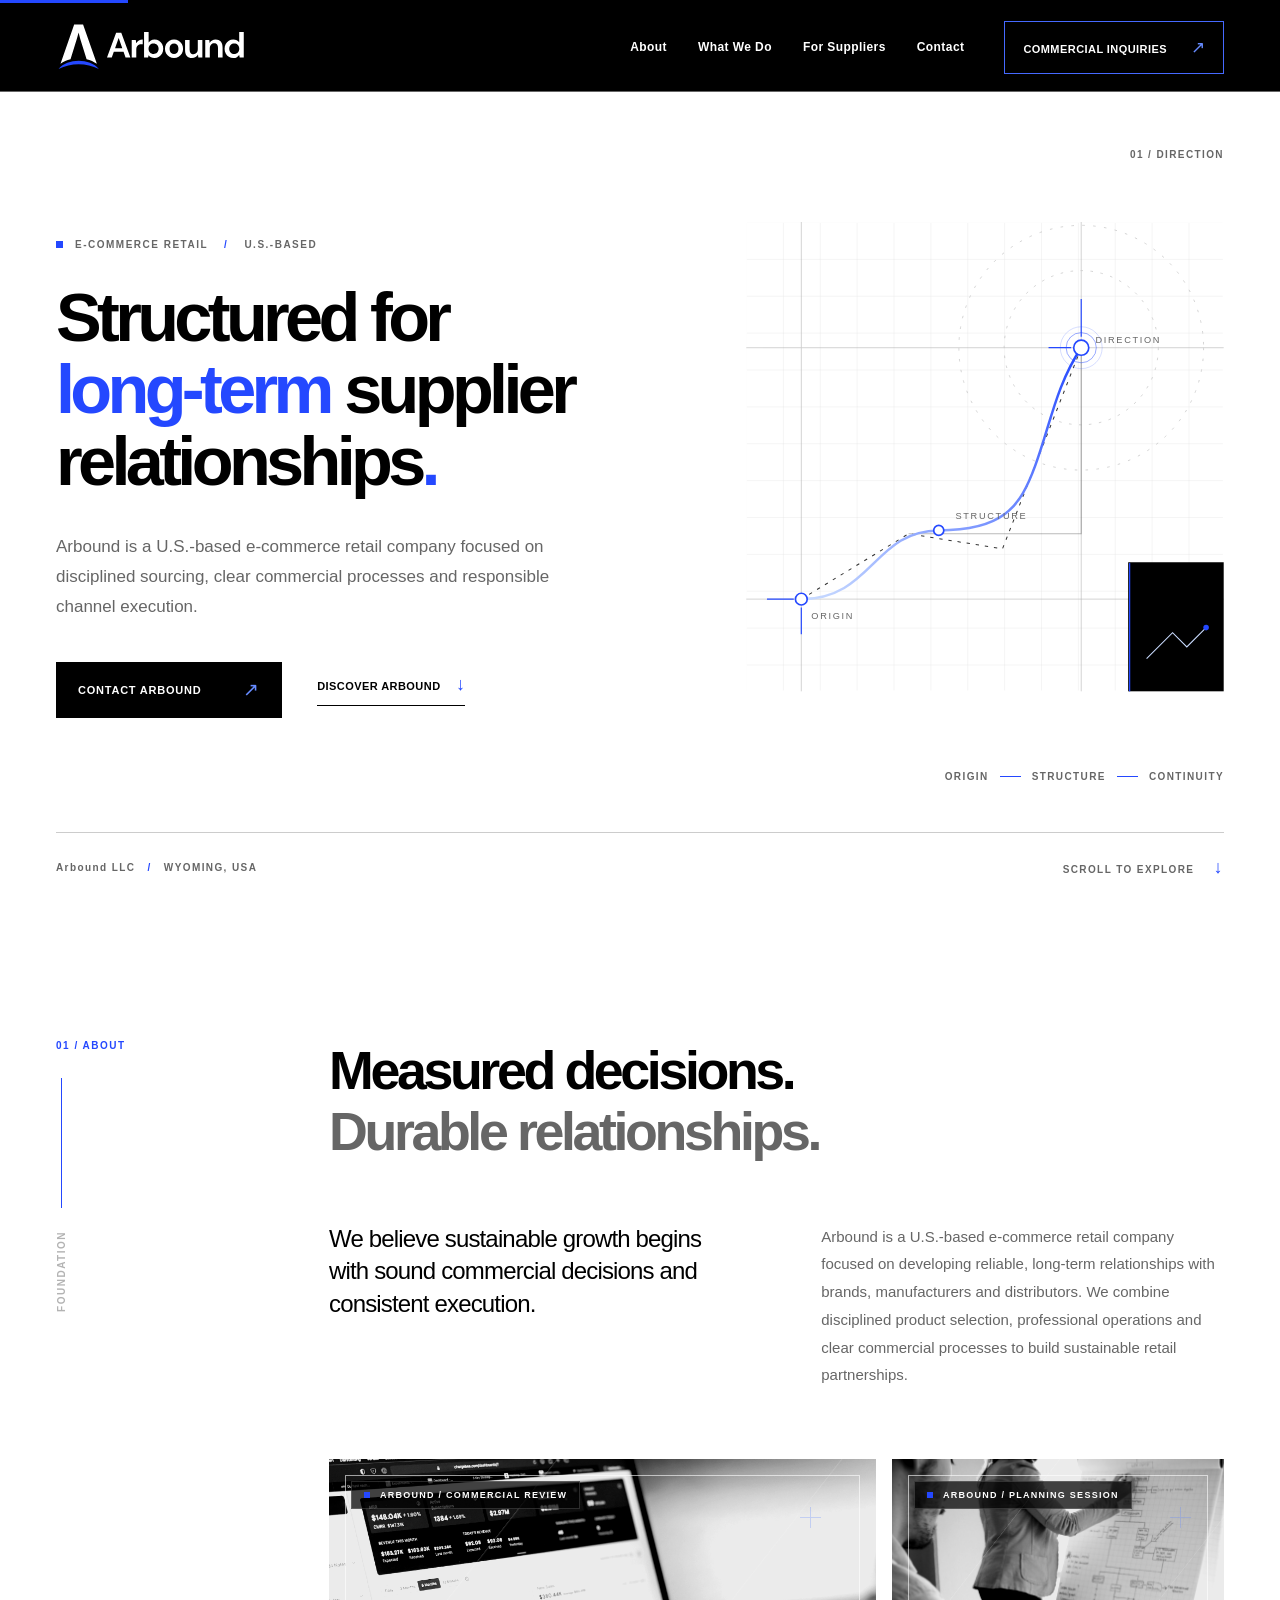
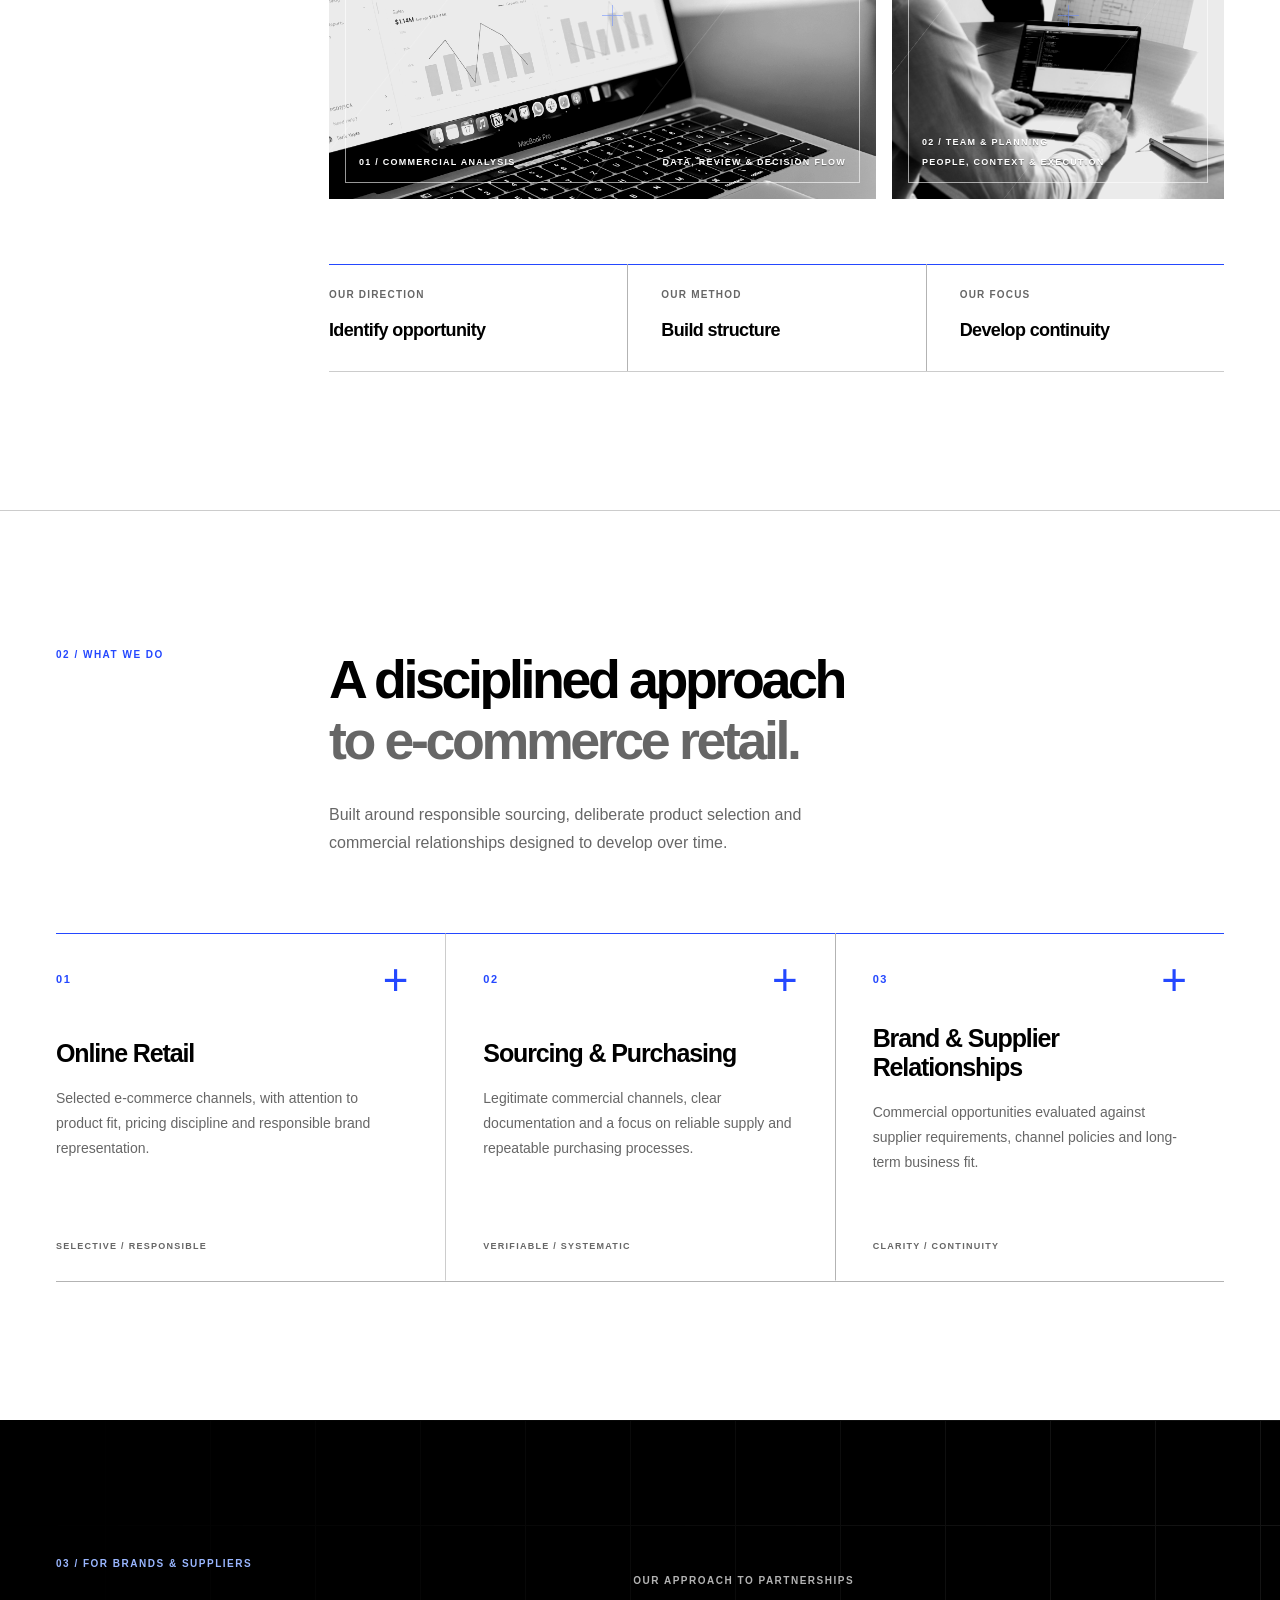
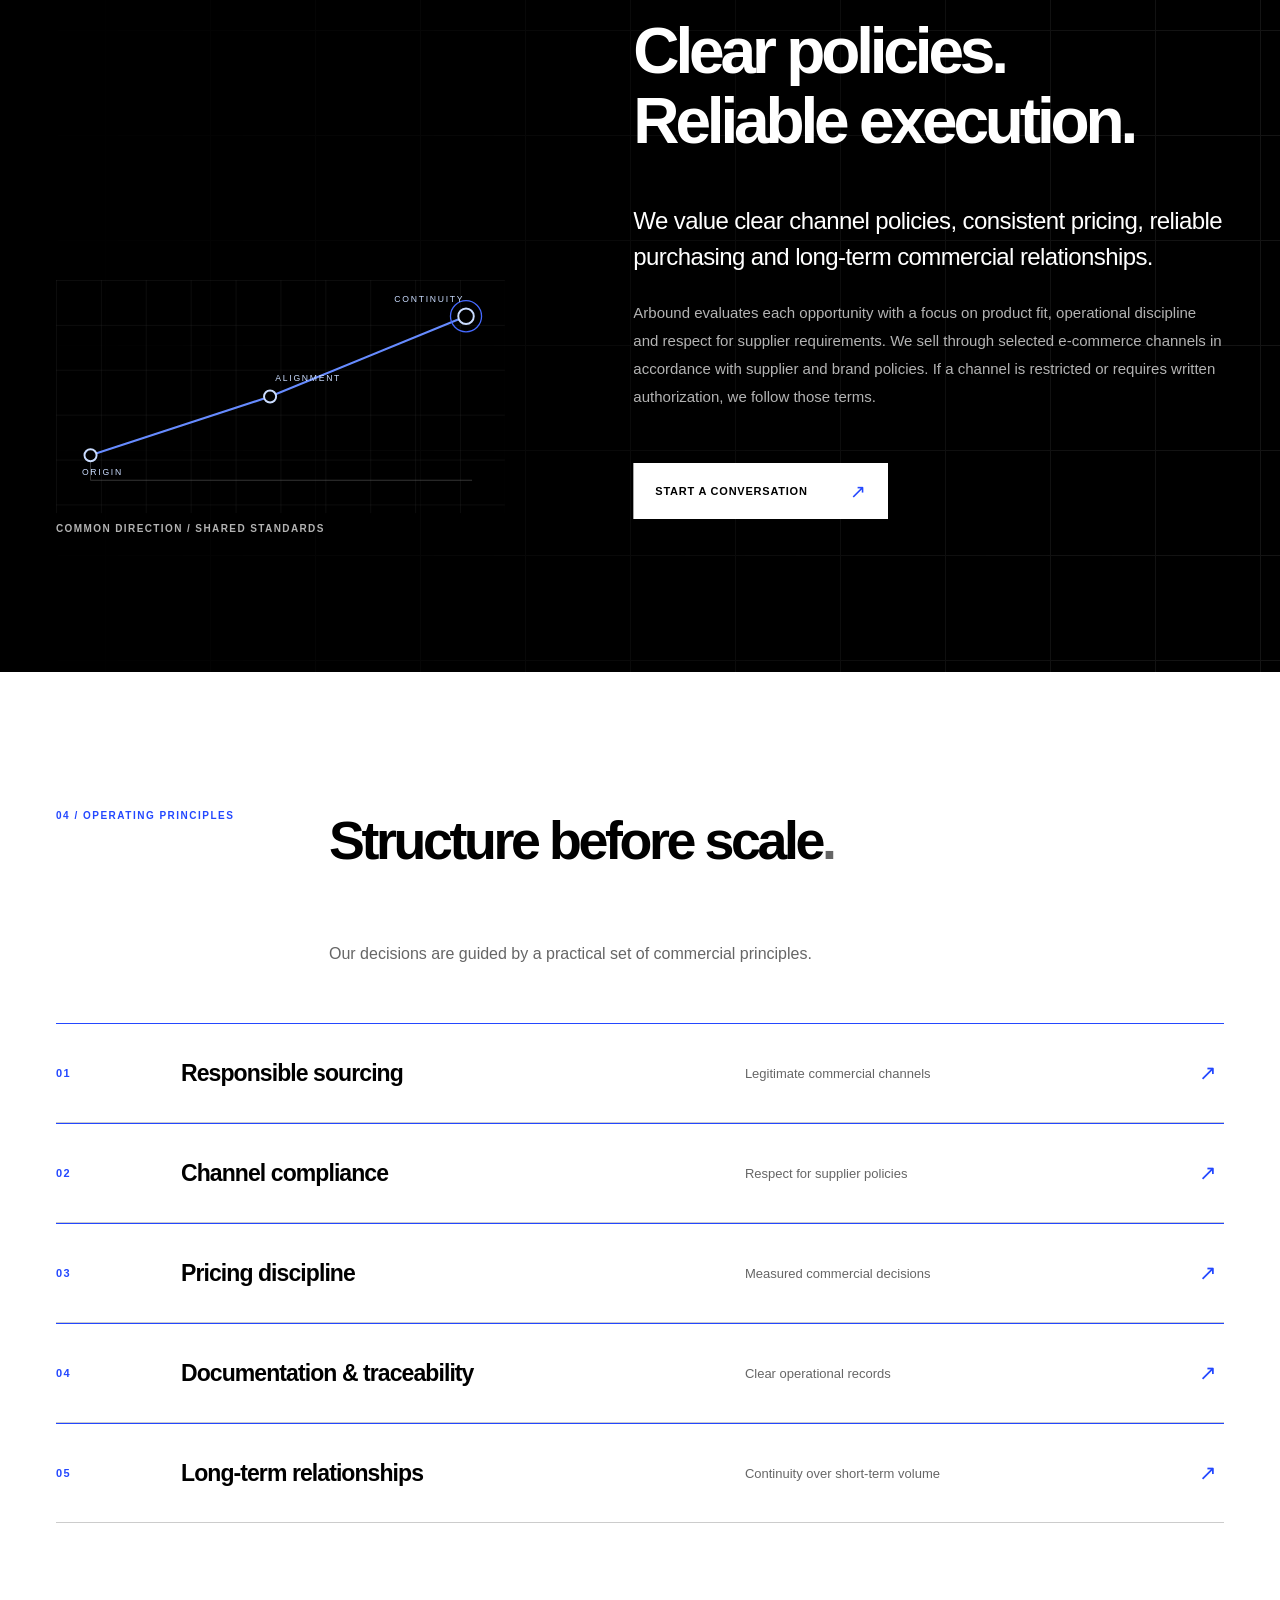
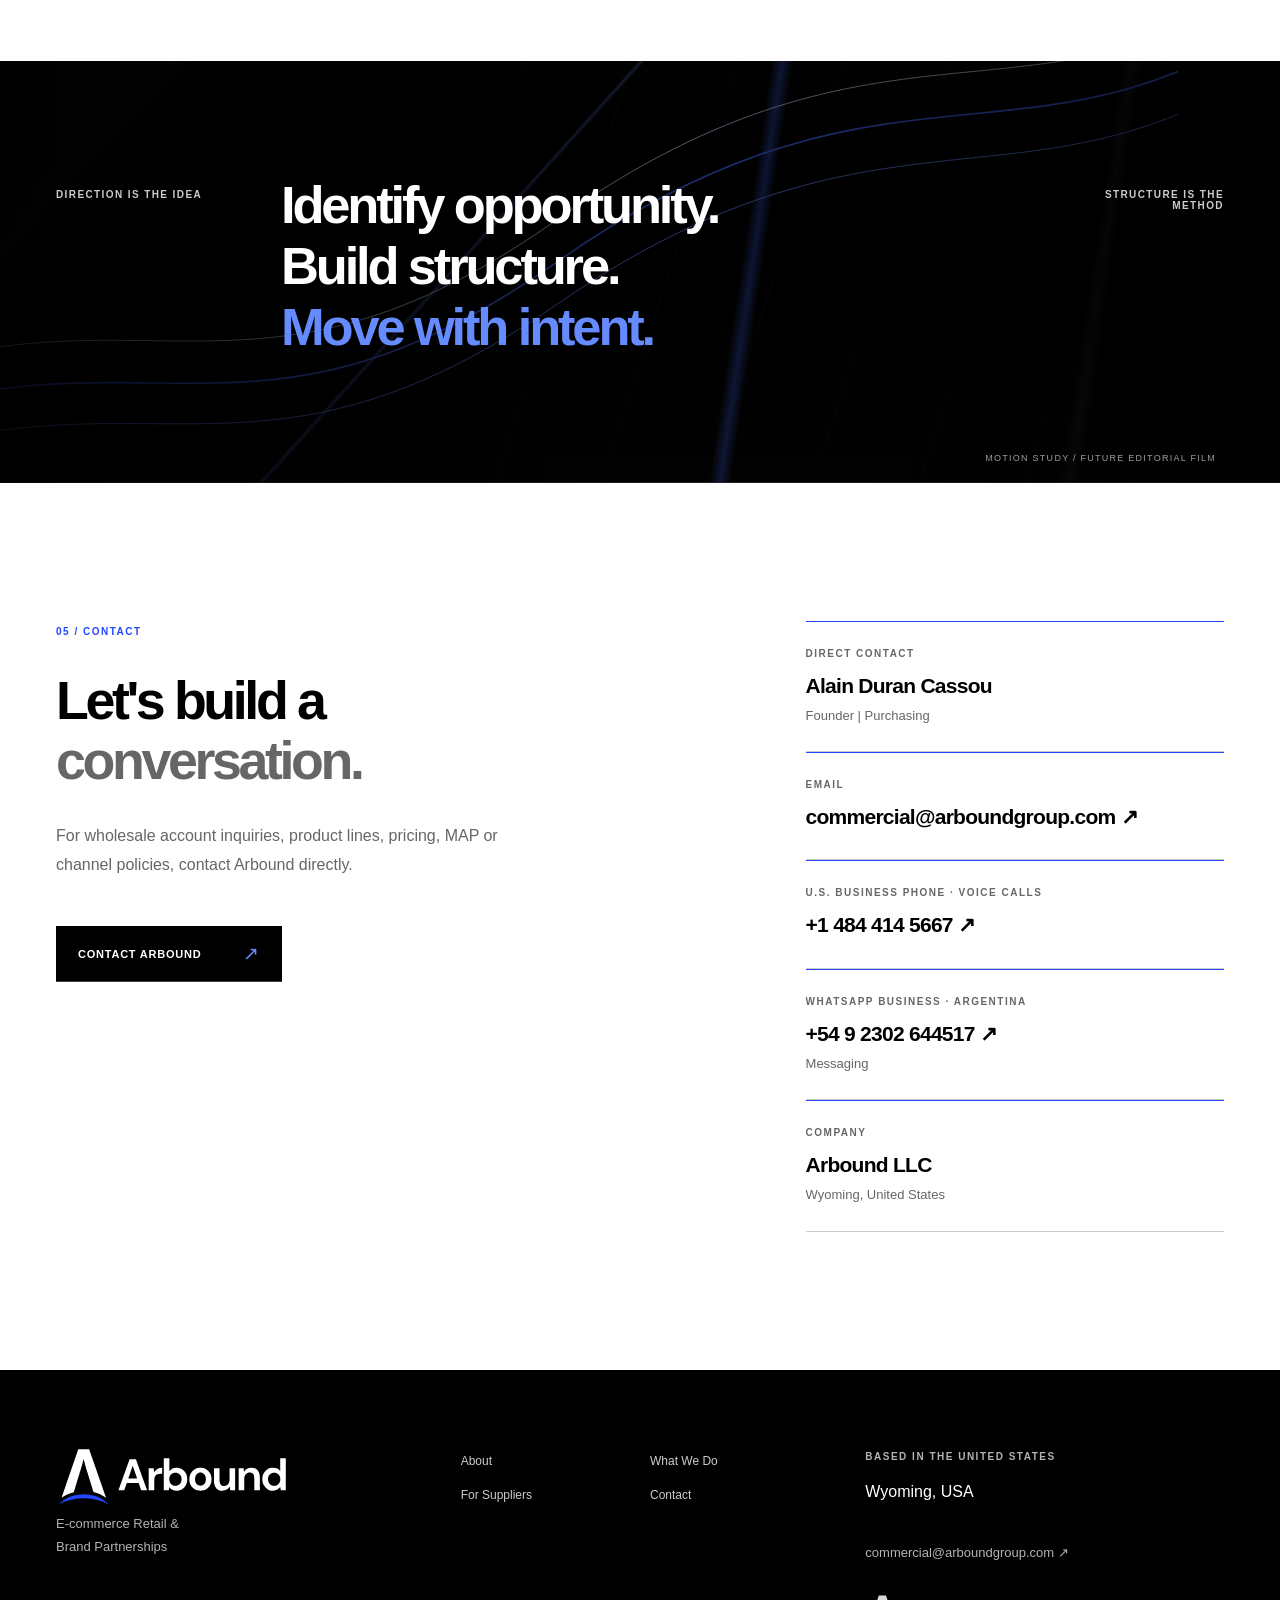
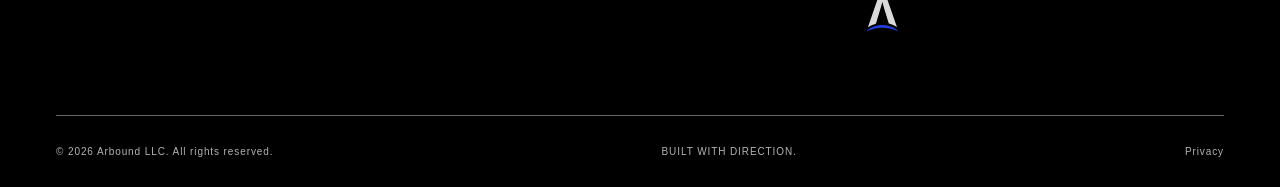
==== index.html @ af42331b "Fix iOS Safari viewport coverage" ====
<!DOCTYPE html>
<html lang="en">
<head>
<meta charset="utf-8"/>
<meta content="width=device-width, initial-scale=1, viewport-fit=cover" name="viewport"/>
<meta content="#000000" name="theme-color"/>
<meta content="Arbound LLC is a U.S.-based e-commerce retail company focused on responsible sourcing and long-term relationships with brands, manufacturers and distributors." name="description"/>
<meta content="website" property="og:type"/>
<meta content="Arbound — Structured for long-term supplier relationships" property="og:title"/>
<meta content="E-commerce retail and brand partnerships. Disciplined sourcing, commercial operations and supplier relationships." property="og:description"/>
<meta content="https://arboundgroup.com/" property="og:url"/>
<meta content="https://arboundgroup.com/assets/og-image.png" property="og:image"/>
<meta content="summary_large_image" name="twitter:card"/>
<link href="https://arboundgroup.com/" rel="canonical"/>
<link href="assets/favicon.svg" rel="icon" type="image/svg+xml"/>
<link href="styles.css" rel="stylesheet"/>
<title>Arbound — E-commerce Retail &amp; Brand Partnerships</title>
</head>
<body>
<a class="skip-link" href="#main">Skip to content</a>
<div aria-hidden="true" class="topline"><span></span></div>
<header class="site-header" data-header="black" id="top">
<div class="shell header-inner">

<a aria-label="Arbound, back to top" class="wordmark" href="#top"><img alt="Arbound" height="50" src="assets/logo-horizontal-light-blue.svg" width="192"/></a>
<button aria-controls="primary-nav" aria-expanded="false" aria-label="Open navigation" class="nav-toggle" type="button">
<span></span><span></span>
</button>
<nav aria-label="Main navigation" class="primary-nav" id="primary-nav">
<a href="#about">About</a>
<a href="#expertise">What We Do</a>
<a href="#suppliers">For Suppliers</a>
<a href="#contact">Contact</a>
</nav>
<a class="header-cta" href="mailto:commercial@arboundgroup.com?subject=Supplier%20inquiry%20%E2%80%94%20Arbound%20LLC">Commercial inquiries <span aria-hidden="true">↗</span></a>
</div>
<!-- BEFORE LAUNCH: create and test commercial@arboundgroup.com as a Workspace alias. Optional Argentina WhatsApp channel awaits confirmed business number. --></header>
<main id="main">
<section aria-labelledby="hero-title" class="hero">
<div class="shell hero-shell">
<div class="hero-copy" data-reveal="rise">
<div class="eyebrow"><span aria-hidden="true" class="eyebrow-mark"></span> E-COMMERCE RETAIL <span class="eyebrow-slash">/</span> U.S.-BASED</div>
<h1 id="hero-title">Structured for<br/><em>long-term</em> supplier<br/>relationships<span class="period">.</span></h1>
<p class="hero-description">Arbound is a U.S.-based e-commerce retail company focused on disciplined sourcing, clear commercial processes and responsible channel execution.</p>
<div class="hero-actions">
<a class="button button-dark" href="mailto:commercial@arboundgroup.com?subject=Supplier%20inquiry%20%E2%80%94%20Arbound%20LLC">Contact Arbound <span aria-hidden="true">↗</span></a>
<a class="text-link" href="#about">Discover Arbound <span aria-hidden="true">↓</span></a>
</div>
</div>
<div aria-hidden="true" class="hero-visual" data-reveal="focus">
<div class="visual-coordinate visual-coordinate-top">01 / DIRECTION</div>
<svg aria-hidden="true" role="img" viewbox="0 0 570 560" xmlns="http://www.w3.org/2000/svg">
<defs>
<pattern height="44" id="grid" patternunits="userSpaceOnUse" width="44"><path d="M44 0H0V44" fill="none" stroke="#cccccc" stroke-width=".65"></path></pattern>
<lineargradient id="beam" x1="0%" x2="100%" y1="100%" y2="0%"><stop offset="0%" stop-color="#cadcff"></stop><stop offset="100%" stop-color="#2448ff"></stop></lineargradient>
</defs>
<rect fill="url(#grid)" height="558" opacity=".72" width="568" x="1" y="1"></rect>
<g fill="none" opacity=".68" stroke="#b3b3b3" stroke-width="1"><path d="M0 450H570M66 0V560M0 150H570M400 0V560"></path><circle cx="400" cy="150" r="92" stroke-dasharray="3 9"></circle><circle cx="400" cy="150" r="146" stroke-dasharray="3 10"></circle></g>
<g fill="none" opacity=".8" stroke="#000000" stroke-width="1.2"><path d="M66 450L194 372 306 390 400 150" stroke-dasharray="4 7"></path><path d="M194 372H400V150" opacity=".34"></path></g>
<path class="path-draw" d="M66 450C150 450 153 368 230 368S327 340 345 291 370 195 400 150" fill="none" stroke="url(#beam)" stroke-linecap="round" stroke-width="3"></path>
<g fill="#ffffff" stroke="#2448ff" stroke-width="2"><circle cx="66" cy="450" r="7"></circle><circle cx="230" cy="368" r="6"></circle><circle cx="400" cy="150" r="9"></circle></g>
<circle cx="400" cy="150" fill="none" opacity=".55" r="18" stroke="#2448ff"></circle><circle class="pulse" cx="400" cy="150" fill="none" opacity=".22" r="25" stroke="#2448ff"></circle>
<g fill="#666666" font-family="Arial, Helvetica, sans-serif" font-size="11" letter-spacing="2"><text x="78" y="474">ORIGIN</text><text x="417" y="144">DIRECTION</text><text x="250" y="354">STRUCTURE</text></g>
<g fill="none" stroke="#2448ff" stroke-width="1.4"><path d="M388 150h-27M400 137V92"></path><path d="M57 450H25M66 460v32"></path></g>
<rect fill="#000000" height="154" width="114" x="456" y="406"></rect>
<rect fill="#2448ff" height="153" width="1.5" x="457" y="407"></rect>
<path d="M478 521l31-31 17 17 23-23" fill="none" stroke="#cadcff" stroke-width="1.25"></path>
<circle cx="549" cy="484" fill="#2448ff" r="3.3"></circle>
</svg>
<div class="visual-coordinate visual-coordinate-bottom">ORIGIN <span></span> STRUCTURE <span></span> CONTINUITY</div>
</div>
</div>
<div class="shell hero-bottom"><span>Arbound LLC <span class="divide">/</span> WYOMING, USA</span><span class="scroll-indicator">SCROLL TO EXPLORE <span aria-hidden="true">↓</span></span></div>
</section>
<section aria-labelledby="about-title" class="section about-section" id="about">
<div class="shell section-grid">
<div class="section-rail"><span class="section-index">01 / ABOUT</span><div class="rail-line" data-line="vertical"></div><span class="rail-note">FOUNDATION</span></div>
<div class="section-body" data-reveal="from-left">
<h2 class="display-title" id="about-title">Measured decisions.<br/><span>Durable relationships.</span></h2>
<div class="about-grid">
<p class="lead-copy">We believe sustainable growth begins with sound commercial decisions and consistent execution.</p>
<p class="support-copy">Arbound is a U.S.-based e-commerce retail company focused on developing reliable, long-term relationships with brands, manufacturers and distributors. We combine disciplined product selection, professional operations and clear commercial processes to build sustainable retail partnerships.</p>
</div>

<div aria-label="Editorial imagery related to Arbound's commercial operations" class="photo-duo">
<figure class="photo-slot photo-slot-wide photo-slot-image" data-media-slot="operations-landscape" data-reveal="scale">
<img alt="Close-up of a laptop showing business analytics and reporting dashboards." class="slot-media" loading="lazy" src="assets/about-operations-bw.jpg"/>
<div aria-hidden="true" class="photo-slot-art"><span class="photo-cross photo-cross-a"></span><span class="photo-cross photo-cross-b"></span></div>
<span class="photo-slot-badge">Arbound / commercial review</span>
<figcaption><span>01 / COMMERCIAL ANALYSIS</span><span>DATA, REVIEW &amp; DECISION FLOW</span></figcaption>
</figure>
<figure class="photo-slot photo-slot-tall photo-slot-image" data-media-slot="material-detail" data-reveal="from-right">
<img alt="Team members working around a desk and presentation board in a planning session." class="slot-media" loading="lazy" src="assets/about-people-bw.jpg"/>
<div aria-hidden="true" class="photo-slot-art"><span class="photo-cross photo-cross-a"></span><span class="photo-cross photo-cross-b"></span></div>
<span class="photo-slot-badge">Arbound / planning session</span>
<figcaption><span>02 / TEAM &amp; PLANNING</span><span>PEOPLE, CONTEXT &amp; EXECUTION</span></figcaption>
</figure>
</div>
<div aria-label="Our approach" class="definition-strip" data-line="horizontal"><div><span>OUR DIRECTION</span><b>Identify opportunity</b></div><div data-line="vertical"><span>OUR METHOD</span><b>Build structure</b></div><div data-line="vertical"><span>OUR FOCUS</span><b>Develop continuity</b></div></div>
</div>
</div>
</section>
<section aria-labelledby="expertise-title" class="section expertise-section" id="expertise">
<div class="shell">
<div class="section-heading" data-reveal="from-right"><span class="section-index">02 / WHAT WE DO</span><div><h2 class="display-title" id="expertise-title">A disciplined approach<br/><span>to e-commerce retail.</span></h2><p>Built around responsible sourcing, deliberate product selection and commercial relationships designed to develop over time.</p></div></div>
<div class="expertise-grid" data-line="horizontal">
<article class="expertise-card" data-reveal="rise" style="--reveal-delay:0ms"><div class="card-top"><span>01</span><span aria-hidden="true" class="card-plus">+</span></div><div><h3>Online Retail</h3><p>Selected e-commerce channels, with attention to product fit, pricing discipline and responsible brand representation.</p></div><span class="card-foot">SELECTIVE / RESPONSIBLE</span></article>
<article class="expertise-card" data-line="vertical" data-reveal="from-left" style="--reveal-delay:115ms"><div class="card-top"><span>02</span><span aria-hidden="true" class="card-plus">+</span></div><div><h3>Sourcing &amp; Purchasing</h3><p>Legitimate commercial channels, clear documentation and a focus on reliable supply and repeatable purchasing processes.</p></div><span class="card-foot">VERIFIABLE / SYSTEMATIC</span></article>
<article class="expertise-card" data-line="vertical" data-reveal="focus" style="--reveal-delay:230ms"><div class="card-top"><span>03</span><span aria-hidden="true" class="card-plus">+</span></div><div><h3>Brand &amp; Supplier Relationships</h3><p>Commercial opportunities evaluated against supplier requirements, channel policies and long-term business fit.</p></div><span class="card-foot">CLARITY / CONTINUITY</span></article>
</div>
</div>
</section>
<section aria-labelledby="suppliers-title" class="section suppliers-section" id="suppliers">
<div aria-hidden="true" class="suppliers-grid-overlay"></div>
<div class="shell suppliers-layout">
<div class="suppliers-left" data-reveal="from-left"><span class="section-index section-index-light">03 / FOR BRANDS &amp; SUPPLIERS</span>
<div aria-label="Connected business relationships illustration" class="supplier-graphic">
<svg aria-label="Three points connected by a single continuous path" data-path-graphic="supplier" preserveaspectratio="xMidYMid meet" role="img" viewbox="0 0 520 270">
<defs><pattern height="52" id="supplierGrid" patternunits="userSpaceOnUse" width="52"><path d="M52 0H0V52" fill="none" stroke="#666666" stroke-width=".55"></path></pattern></defs>
<rect fill="url(#supplierGrid)" height="270" opacity=".5" width="520"></rect>
<path d="M40 203V232H482" fill="none" opacity=".6" stroke="#666666" stroke-width="1"></path>
<path class="supplier-guide" d="M40 203L248 135L475 42" fill="none" opacity=".5" stroke="#99b6ff" stroke-dasharray="3 8" stroke-width="1.25"></path>
<path class="supplier-path" d="M40 203L248 135L475 42" data-draw-path="" fill="none" stroke="#668bff" stroke-linecap="round" stroke-linejoin="round" stroke-width="2.4"></path>
<g fill="#000000" stroke="#cadcff" stroke-width="2.25"><circle cx="40" cy="203" r="7"></circle><circle cx="248" cy="135" r="7"></circle><circle cx="475" cy="42" r="9"></circle></g>
<circle class="supplier-ping" cx="475" cy="42" fill="none" r="18" stroke="#4569ff" stroke-width="1.5"></circle>
<g fill="#cadcff" font-family="Arial, Helvetica, sans-serif" font-size="10" letter-spacing="2"><text x="30" y="226">ORIGIN</text><text x="254" y="117">ALIGNMENT</text><text x="392" y="25">CONTINUITY</text></g>
</svg>
<span class="sg-caption">COMMON DIRECTION / SHARED STANDARDS</span>
</div>
</div>
<div class="suppliers-right" data-reveal="clip-up"><span class="small-label">OUR APPROACH TO PARTNERSHIPS</span><h2 id="suppliers-title">Clear policies.<br/>Reliable execution.</h2><p class="supplier-lead">We value clear channel policies, consistent pricing, reliable purchasing and long-term commercial relationships.</p><p>Arbound evaluates each opportunity with a focus on product fit, operational discipline and respect for supplier requirements. We sell through selected e-commerce channels in accordance with supplier and brand policies. If a channel is restricted or requires written authorization, we follow those terms.</p><a class="button button-light" href="mailto:commercial@arboundgroup.com?subject=Wholesale%20partnership%20%E2%80%94%20Arbound%20LLC">Start a conversation <span aria-hidden="true">↗</span></a></div>
</div>
</section>
<section aria-labelledby="principles-title" class="section principles-section">
<div class="shell"><div class="principles-heading" data-reveal="rise"><span class="section-index">04 / OPERATING PRINCIPLES</span><h2 class="display-title" id="principles-title">Structure before scale<span class="period">.</span></h2><p>Our decisions are guided by a practical set of commercial principles.</p></div>
<ol class="principles-list" data-line="horizontal">
<li data-line="horizontal" data-reveal="from-left" style="--reveal-delay:0ms"><span class="principle-number">01</span><span>Responsible sourcing</span><span class="principle-detail">Legitimate commercial channels</span><span aria-hidden="true" class="principle-mark">↗</span></li>
<li data-line="horizontal" data-reveal="rise" style="--reveal-delay:70ms"><span class="principle-number">02</span><span>Channel compliance</span><span class="principle-detail">Respect for supplier policies</span><span aria-hidden="true" class="principle-mark">↗</span></li>
<li data-line="horizontal" data-reveal="from-right" style="--reveal-delay:140ms"><span class="principle-number">03</span><span>Pricing discipline</span><span class="principle-detail">Measured commercial decisions</span><span aria-hidden="true" class="principle-mark">↗</span></li>
<li data-line="horizontal" data-reveal="rise" style="--reveal-delay:210ms"><span class="principle-number">04</span><span>Documentation &amp; traceability</span><span class="principle-detail">Clear operational records</span><span aria-hidden="true" class="principle-mark">↗</span></li>
<li data-line="horizontal" data-reveal="from-left" style="--reveal-delay:280ms"><span class="principle-number">05</span><span>Long-term relationships</span><span class="principle-detail">Continuity over short-term volume</span><span aria-hidden="true" class="principle-mark">↗</span></li>
</ol>
</div>
</section>
<section aria-label="Arbound brand principle" class="statement" data-reveal="focus" data-statement="motion">
<div aria-hidden="true" class="statement-media" data-media-slot="statement-motion">
<div class="statement-media-plane statement-media-plane-a"></div>
<div class="statement-media-plane statement-media-plane-b"></div>
<div class="statement-media-plane statement-media-plane-c"></div>
<svg class="statement-trails" focusable="false" preserveaspectratio="xMidYMid slice" viewbox="0 0 1400 520">
<path d="M-130 470C260 270 365 500 720 250S1230 175 1500 -20" fill="none" stroke="#4569ff" stroke-width="1.8"></path>
<path d="M-130 515C260 315 365 540 720 295S1230 220 1500 25" fill="none" stroke="#668bff" stroke-width="1"></path>
<path d="M-130 425C260 225 365 455 720 205S1230 130 1500 -65" fill="none" stroke="#cadcff" stroke-width="1"></path>
</svg>
<span class="statement-media-note">MOTION STUDY / FUTURE EDITORIAL FILM</span>
</div>
<div class="shell statement-inner"><span>DIRECTION IS THE IDEA</span><h2>Identify opportunity.<br/>Build structure.<br/><em>Move with intent.</em></h2><span>STRUCTURE IS THE METHOD</span></div></section>
<section aria-labelledby="contact-title" class="section contact-section" id="contact">
<div class="shell contact-layout"><div class="contact-heading" data-reveal="from-left"><span class="section-index">05 / CONTACT</span><h2 class="display-title" id="contact-title">Let's build a<br/><span>conversation.</span></h2><p>For wholesale account inquiries, product lines, pricing, MAP or channel policies, contact Arbound directly.</p><a class="button button-dark contact-button" href="mailto:commercial@arboundgroup.com?subject=Supplier%20inquiry%20%E2%80%94%20Arbound%20LLC">Contact Arbound <span aria-hidden="true">↗</span></a></div>
<div class="contact-details" data-line="horizontal" data-reveal="from-right"><div class="contact-detail" data-line="horizontal"><span>DIRECT CONTACT</span><strong>Alain Duran Cassou</strong><p>Founder | Purchasing</p></div><div class="contact-detail" data-line="horizontal"><span>EMAIL</span><a href="mailto:commercial@arboundgroup.com">commercial@arboundgroup.com ↗</a></div><div class="contact-detail" data-line="horizontal"><span>U.S. BUSINESS PHONE · VOICE CALLS</span><a href="tel:+14844145667">+1 484 414 5667 <span aria-hidden="true">↗</span></a></div><div class="contact-detail" data-line="horizontal"><span>WHATSAPP BUSINESS · ARGENTINA</span><a href="https://wa.me/5492302644517" target="_blank" rel="noopener noreferrer" aria-label="Message Arbound on WhatsApp Business at +54 9 2302 644517">+54 9 2302 644517 <span aria-hidden="true">↗</span></a><p>Messaging</p></div><div class="contact-detail" data-line="horizontal"><span>COMPANY</span><strong>Arbound LLC</strong><p>Wyoming, United States</p></div></div>
</div>
</section>
</main>
<footer class="site-footer"><div class="shell footer-main"><div><a aria-label="Arbound, back to top" class="footer-wordmark" href="#top"><img alt="Arbound" height="66" src="assets/logo-horizontal-light-blue.svg" width="250"/></a><p>E-commerce Retail &amp;<br/>Brand Partnerships</p></div><div class="footer-menu"><a href="#about">About</a><a href="#expertise">What We Do</a><a href="#suppliers">For Suppliers</a><a href="#contact">Contact</a></div><div class="footer-location"><span>BASED IN THE UNITED STATES</span><p>Wyoming, USA</p><a href="mailto:commercial@arboundgroup.com">commercial@arboundgroup.com ↗</a><img alt="" class="footer-monogram" height="44" loading="lazy" src="assets/monogram-light-blue.svg" width="40"/></div></div><div class="shell footer-bottom"><span>© <span id="year">2026</span> Arbound LLC. All rights reserved.</span><span>BUILT WITH DIRECTION.</span><a href="privacy.html">Privacy</a></div></footer>
<script defer="" src="script.js"></script>
</body>
</html>
---- styles.css ----
/* Arbound / WEB 02 — brandbook palette, exact solid swatches.
   The font family references the licensed face only if installed locally.
   No third-party font files or external trackers are bundled. */
:root{
  --black:#000000; --white:#ffffff;
  --gray-1:#666666; --gray-2:#b3b3b3; --gray-3:#cccccc;
  --blue-1:#2448ff; --blue-2:#4569ff; --blue-3:#668bff;
  --blue-4:#99b6ff; --blue-5:#cadcff;
  --paper:var(--white); --surface:var(--white);
  --ink:var(--black); --muted:var(--gray-1); --line:var(--gray-3);
  --shell:1400px;
  --font:Arial,Helvetica,-apple-system,BlinkMacSystemFont,"Segoe UI",sans-serif;
}
*,*::before,*::after{box-sizing:border-box}
html{scroll-behavior:smooth;scroll-padding-top:100px}
body{margin:0;background:var(--white);color:var(--black);font-family:var(--font);font-weight:400;-webkit-font-smoothing:antialiased;overflow-x:hidden}
body,button{font-synthesis:weight}
img,svg{display:block;max-width:100%}
a{color:inherit;text-decoration:none}
button{font:inherit}
::selection{background:var(--blue-5);color:var(--black)}
.shell{width:calc(100% - 112px);max-width:var(--shell);margin-inline:auto}
.skip-link{position:fixed;z-index:300;top:-100px;left:20px;background:var(--white);color:var(--black);padding:12px 18px;border:2px solid var(--blue-1)}
.skip-link:focus{top:12px}
:focus-visible{outline:2px solid var(--blue-2);outline-offset:5px}

/* MENU — official white + brand blue horizontal mark on solid black. */
.topline{height:3px;background:var(--black)}
.topline span{display:block;height:100%;width:10%;background:var(--blue-1)}
.site-header{position:sticky;top:0;z-index:100;background:var(--black);color:var(--white);border-bottom:1px solid var(--gray-1)}
.header-inner{height:88px;display:flex;align-items:center;gap:40px}
.wordmark,.footer-wordmark{display:inline-flex;flex:none;align-items:center;min-width:0}
.wordmark img{width:192px;height:auto}
.primary-nav{display:flex;gap:31px;align-items:center;margin-left:auto}
.primary-nav a{font-size:12px;font-weight:700;letter-spacing:.035em;white-space:nowrap;transition:color .25s ease}
.primary-nav a:hover,.primary-nav a:focus-visible{color:var(--blue-4)}
.header-cta{font-size:11px;font-weight:750;letter-spacing:.04em;text-transform:uppercase;border:1px solid var(--blue-2);padding:15px 18px;white-space:nowrap;transition:background .25s ease,color .25s ease;margin-left:0}
.header-cta:hover,.header-cta:focus-visible{background:var(--blue-1);border-color:var(--blue-1);color:var(--white)}
.header-cta span{color:var(--blue-3);margin-left:20px;font-size:17px;font-weight:400}
.header-cta:hover span{color:var(--white)}
.nav-toggle{display:none}

/* HERO */
.hero{background:var(--white);overflow:hidden}
.hero-shell{display:grid;grid-template-columns:1.15fr .85fr;align-items:center;gap:44px;min-height:740px}
.hero-copy{position:relative;padding-block:104px 72px;z-index:1}
.eyebrow,.small-label,.section-index,.rail-note,.card-foot,.contact-detail>span,.footer-location>span{font-size:10px;font-weight:800;letter-spacing:.15em}
.eyebrow{display:flex;align-items:center;gap:12px;color:var(--gray-1)}
.eyebrow-mark{display:block;flex:none;background:var(--blue-1);width:7px;height:7px}
.eyebrow-slash{color:var(--blue-1);margin-inline:4px}
h1,h2,h3,p{margin-top:0}
.hero h1{font-size:clamp(50px,5.35vw,84px);line-height:1.055;letter-spacing:-.068em;font-weight:780;margin:32px 0 34px;white-space:nowrap}
.hero h1 em,.statement h2 em{font-style:normal;color:var(--blue-1)}
.period{color:var(--blue-1)}
.hero-description{font-size:17px;line-height:1.75;max-width:520px;color:var(--gray-1);margin:0}
.hero-actions{display:flex;align-items:center;gap:35px;margin-top:40px}
.button{min-height:56px;padding:0 22px;display:inline-flex;gap:42px;align-items:center;justify-content:space-between;font-size:11px;font-weight:760;letter-spacing:.07em;text-transform:uppercase;white-space:nowrap;transition:transform .25s ease,background .25s ease,color .25s ease}
.button:hover{transform:translateY(-3px)}
.button span{font-size:19px;line-height:1;font-weight:400;color:var(--blue-3)}
.button-dark{background:var(--black);color:var(--white)}
.button-dark:hover{background:var(--blue-1)}
.button-dark:hover span{color:var(--white)}
.button-light{background:var(--white);color:var(--black);margin-top:29px}
.button-light:hover{background:var(--blue-5)}
.button-light span{color:var(--blue-1)}
.text-link{font-size:11px;font-weight:800;text-transform:uppercase;letter-spacing:.04em;border-bottom:1px solid var(--black);padding-bottom:10px;white-space:nowrap}
.text-link span{color:var(--blue-1);font-size:18px;margin-left:12px}
.hero-visual{position:relative;align-self:stretch;display:flex;align-items:center;justify-content:center;min-width:0;padding:32px 0 42px}
.hero-visual>svg{width:min(100%,590px);max-height:625px}
.visual-coordinate{position:absolute;font-size:10px;font-weight:740;letter-spacing:.14em;color:var(--gray-1)}
.visual-coordinate-top{top:57px;right:0}
.visual-coordinate-bottom{bottom:50px;right:0;display:flex;gap:11px;align-items:center}
.visual-coordinate-bottom span{width:21px;height:1px;background:var(--blue-1)}
.hero-bottom{min-height:70px;display:flex;align-items:center;justify-content:space-between;border-top:1px solid var(--gray-3);font-size:10px;font-weight:790;letter-spacing:.14em;color:var(--gray-1)}
.hero-bottom .divide{color:var(--blue-1);margin:0 8px}
.scroll-indicator span{color:var(--blue-1);font-size:18px;margin-left:15px}
.path-draw{stroke-dasharray:650;stroke-dashoffset:0}
.js-motion .path-draw{stroke-dashoffset:650;animation:hero-route 2.4s .35s cubic-bezier(.2,.75,.2,1) forwards}
.pulse{transform-origin:400px 150px;animation:node-pulse 3.8s ease-in-out infinite}

/* STRUCTURE AND ANIMATED RULES */
.section{padding:138px 0}
.section-grid,.section-heading,.principles-heading{display:grid;grid-template-columns:208px 1fr;gap:65px}
.section-rail{display:flex;flex-direction:column;align-items:flex-start}
.section-index{color:var(--blue-1);white-space:nowrap}
.rail-line{width:1px;height:130px;background:var(--gray-3);margin:27px 0 23px 5px;position:relative}
.rail-line::after{content:"";position:absolute;inset:0;background:var(--blue-1);transform-origin:bottom center;transform:scaleY(1)}
.js-motion .rail-line::after{transform:scaleY(0);transition:transform 1.3s cubic-bezier(.15,.8,.2,1)}
.js-motion .rail-line.is-visible::after{transform:scaleY(1)}
.rail-note{writing-mode:vertical-rl;transform:rotate(180deg);color:var(--gray-2)}
.display-title{font-size:clamp(38px,4.2vw,66px);line-height:1.13;letter-spacing:-.063em;font-weight:770;margin:0}
.display-title span{color:var(--gray-1)}
[data-line="horizontal"]{position:relative}
[data-line="horizontal"]::before{content:"";position:absolute;left:0;right:0;top:0;height:1px;background:var(--blue-1);transform:scaleX(1);transform-origin:left center;pointer-events:none}
.js-motion [data-line="horizontal"]::before{transform:scaleX(0);transition:transform 1.25s cubic-bezier(.15,.8,.2,1)}
.js-motion [data-line="horizontal"].is-visible::before{transform:scaleX(1)}

/* ABOUT + photography */
.about-grid{display:grid;grid-template-columns:1fr 1fr;gap:10%;margin-top:61px}
.lead-copy{font-size:24px;line-height:1.36;letter-spacing:-.035em;max-width:420px;margin:0}
.support-copy{font-size:15px;line-height:1.85;color:var(--gray-1);max-width:460px;margin:0}
.photo-duo{display:grid;grid-template-columns:1.4fr .85fr;gap:16px;height:340px;margin-top:70px}
.photo-slot{position:relative;overflow:hidden;margin:0;background:var(--gray-3);min-height:0;isolation:isolate}
.photo-slot-tall{background:var(--gray-2)}
.photo-slot-image .slot-media{position:absolute;inset:0;width:100%;height:100%;object-fit:cover;filter:grayscale(1) contrast(1.08) brightness(.92);transform:scale(1.02)}
.photo-slot-wide .slot-media{object-position:center center}
.photo-slot-tall .slot-media{object-position:45% 18%}
.photo-slot-image::before{content:"";position:absolute;inset:0;background:linear-gradient(180deg,rgba(0,0,0,.08),rgba(0,0,0,.38));z-index:0}
.photo-slot-badge{position:absolute;top:22px;left:22px;z-index:2;display:inline-flex;align-items:center;gap:10px;min-height:28px;padding:0 12px;background:rgba(0,0,0,.72);border:1px solid rgba(255,255,255,.16);font-size:9px;font-weight:750;letter-spacing:.14em;text-transform:uppercase;color:var(--white)}
.photo-slot-badge::before{content:"";width:6px;height:6px;background:var(--blue-1);display:block;flex:none}
.photo-slot-art{position:absolute;inset:0;background:linear-gradient(128deg,transparent 28%,rgba(255,255,255,.2) 28.06%,transparent 28.3%,transparent 63%,rgba(255,255,255,.16) 63.1%,transparent 63.3%);opacity:.82;z-index:1}
.photo-slot::after{content:"";position:absolute;inset:16px;border:1px solid rgba(255,255,255,.6);pointer-events:none}
.photo-slot figcaption{position:absolute;left:30px;right:30px;bottom:30px;display:flex;justify-content:space-between;align-items:end;gap:14px;font-size:9px;line-height:1.4;font-weight:800;letter-spacing:.14em;color:var(--white);z-index:2;text-shadow:0 1px 1px rgba(0,0,0,.4)}
.photo-slot-tall figcaption{display:block}
.photo-slot-tall figcaption span{display:block;margin-top:8px}
.photo-cross{width:21px;height:21px;display:block;position:absolute}
.photo-cross::before,.photo-cross::after{content:"";position:absolute;background:rgba(102,139,255,.92)}
.photo-cross::before{width:21px;height:1px;left:0;top:10px}
.photo-cross::after{width:1px;height:21px;top:0;left:10px}
.photo-cross-a{left:50%;top:43%;opacity:.7}
.photo-cross-b{right:10%;top:14%;opacity:.4}
.definition-strip{display:grid;grid-template-columns:repeat(3,minmax(0,1fr));margin-top:65px;border-bottom:1px solid var(--gray-3)}
.definition-strip>div{padding:25px 10px 30px 0}
.definition-strip>div+div{border-left:1px solid var(--gray-3);padding-left:34px}
.definition-strip span{display:block;font-size:10px;letter-spacing:.12em;font-weight:750;color:var(--gray-1);margin-bottom:20px}
.definition-strip b{font-size:18px;font-weight:750;letter-spacing:-.035em}

/* WHAT WE DO */
.expertise-section{background:var(--surface);border-top:1px solid var(--gray-3)}
.section-heading{align-items:start;margin-bottom:76px}
.section-heading p{font-size:16px;line-height:1.75;color:var(--gray-1);max-width:500px;margin:30px 0 0}
.expertise-grid{display:grid;grid-template-columns:repeat(3,minmax(0,1fr));border-bottom:1px solid var(--gray-2)}
.expertise-card{padding:27px 37px 30px 0;display:flex;flex-direction:column;justify-content:space-between;min-height:348px}
.expertise-card+.expertise-card{border-left:1px solid var(--gray-2);padding-left:38px}
.card-top{display:flex;justify-content:space-between;align-items:center;color:var(--blue-1)}
.card-top>span:first-child{font-size:11px;letter-spacing:.14em;font-weight:800}
.card-plus{font-size:44px;font-weight:200;line-height:.9;color:var(--blue-1)}
.expertise-card h3{font-size:25px;line-height:1.16;letter-spacing:-.045em;max-width:310px;margin:0 0 18px}
.expertise-card p{font-size:14px;line-height:1.8;color:var(--gray-1);max-width:340px;margin:0}
.card-foot{font-size:9px;letter-spacing:.14em;color:var(--gray-1);margin-top:40px}

/* SUPPLIERS — exact geometric alignment is guaranteed by one SVG coordinate system. */
.suppliers-section{position:relative;overflow:hidden;color:var(--white);background:var(--black)}
.suppliers-grid-overlay{position:absolute;inset:0;pointer-events:none;opacity:.20;background-image:linear-gradient(to right,var(--gray-1) 1px,transparent 1px),linear-gradient(to bottom,var(--gray-1) 1px,transparent 1px);background-size:105px 105px;mask-image:linear-gradient(to right,transparent,#000)}
.suppliers-layout{position:relative;display:grid;grid-template-columns:.76fr 1fr;gap:11%;min-height:470px}
.section-index-light{color:var(--blue-4)}
.suppliers-left{display:flex;flex-direction:column;justify-content:space-between}
.supplier-graphic{position:relative;width:100%;max-width:520px;align-self:end;margin-top:70px}
.supplier-graphic svg{width:100%;overflow:visible}
.sg-caption{display:block;margin-top:10px;color:var(--gray-2);font-size:10px;letter-spacing:.14em;font-weight:750}
.supplier-path{transition:stroke-dashoffset 1.75s cubic-bezier(.18,.8,.2,1)}
.supplier-ping{transform-origin:475px 42px;animation:node-pulse 4s ease-in-out infinite}
.suppliers-right{padding:12px 0 15px}
.small-label{color:var(--gray-2)}
.suppliers-right h2{font-size:clamp(48px,5vw,77px);letter-spacing:-.065em;line-height:1.1;font-weight:750;margin:28px 0 47px}
.suppliers-right>p{font-size:15px;line-height:1.85;color:var(--gray-2);max-width:650px;margin:0 0 24px}
.suppliers-right>.supplier-lead{font-size:24px;line-height:1.5;color:var(--white);letter-spacing:-.025em}

/* PRINCIPLES */
.principles-heading{align-items:start}
.principles-heading>p{grid-column:2;max-width:520px;font-size:16px;line-height:1.75;color:var(--gray-1);margin:4px 0 55px}
.principles-list{list-style:none;margin:0;padding:0}
.principles-list li{display:grid;grid-template-columns:110px 1fr .8fr 25px;gap:15px;align-items:center;min-height:100px;border-bottom:1px solid var(--gray-3);font-size:23px;font-weight:700;letter-spacing:-.04em}
.principle-number{color:var(--blue-1);font-size:11px;letter-spacing:.12em;font-weight:810}
.principle-detail{font-size:13px;letter-spacing:0;font-weight:400;color:var(--gray-1)}
.principle-mark{color:var(--blue-1);font-size:21px;font-weight:400}

/* MOVING EDITORIAL BAND: three slow layers + drifting trajectories.
   Empty media slot reserved for eventual real footage / photography. */
.statement{position:relative;isolation:isolate;overflow:hidden;background:var(--black);color:var(--white);padding:114px 0 125px}
.statement-media{position:absolute;inset:0;z-index:-1;overflow:hidden;pointer-events:none;background:linear-gradient(180deg,rgba(255,255,255,.015),rgba(255,255,255,0) 26%,rgba(255,255,255,.018) 100%)}
.statement-media::before{content:"";position:absolute;top:-14%;left:-42%;width:38%;height:130%;background:linear-gradient(90deg,rgba(36,72,255,0),rgba(102,139,255,.18) 20%,rgba(202,220,255,.5) 48%,rgba(102,139,255,.18) 76%,rgba(36,72,255,0));filter:blur(22px);mix-blend-mode:screen;opacity:.9;animation:glow-sweep 8s linear infinite}
.statement-media::after{content:"";position:absolute;inset:0;background:linear-gradient(90deg,rgba(0,0,0,.88),rgba(0,0,0,.52) 55%,rgba(0,0,0,.74))}
.statement-media-plane{position:absolute;width:75%;height:180%;top:-35%;transform:skew(-18deg);opacity:.48;will-change:transform}
.statement-media-plane-a{left:-28%;background:linear-gradient(120deg,transparent 20%,rgba(255,255,255,.12) 39%,transparent 40%,transparent 72%,rgba(102,139,255,.9) 72.2%,transparent 72.5%);animation:plane-cross-a 23s linear infinite alternate}
.statement-media-plane-b{left:50%;background:linear-gradient(80deg,transparent 15%,rgba(69,105,255,.9) 16%,transparent 17%,transparent 47%,rgba(255,255,255,.14) 48%,transparent 49%);animation:plane-cross-b 29s linear infinite alternate}
.statement-media-plane-c{left:27%;background:repeating-linear-gradient(90deg,transparent 0,transparent 104px,rgba(255,255,255,.18) 105px,transparent 106px);opacity:.2;animation:plane-cross-c 33s linear infinite alternate}
.statement-trails{position:absolute;inset:-8%;width:116%;height:116%;opacity:.9;animation:trails-drift 18s ease-in-out infinite alternate}
.statement-media-note{position:absolute;right:var(--section-right,5%);bottom:20px;font-size:9px;letter-spacing:.14em;color:var(--gray-2);opacity:.88;z-index:1}
.statement-inner{position:relative;display:grid;grid-template-columns:190px 1fr 155px;align-items:start;gap:35px}
.statement-inner>span{font-size:10px;font-weight:785;letter-spacing:.14em;color:var(--gray-3);margin-top:14px}
.statement-inner>span:last-child{text-align:right}
.statement h2{font-size:clamp(37px,4.1vw,66px);line-height:1.16;letter-spacing:-.06em;font-weight:760;margin:0;min-width:400px}
.statement h2 em{color:var(--blue-3)}

/* CONTACT */
.contact-layout{display:grid;grid-template-columns:1fr .7fr;gap:13%;align-items:start}
.contact-heading h2{margin:31px 0}
.contact-heading>p{font-size:16px;line-height:1.8;color:var(--gray-1);max-width:465px}
.contact-button{margin-top:30px}
.contact-details{border-bottom:1px solid var(--gray-3)}
.contact-detail{padding:27px 0 29px;border-bottom:1px solid var(--gray-3)}
.contact-detail:last-child{border-bottom:0}
.contact-detail>span{display:block;color:var(--gray-1);margin-bottom:13px}
.contact-detail>strong,.contact-detail>a{font-size:21px;line-height:1.35;font-weight:740;letter-spacing:-.035em;overflow-wrap:anywhere}
.contact-detail>a:hover{color:var(--blue-1)}
.contact-detail p{font-size:13px;color:var(--gray-1);margin:8px 0 0}

/* FOOTER + PRIVACY */
.site-footer{background:var(--black);color:var(--white);padding:76px 0 0}
.footer-main{display:grid;grid-template-columns:1fr 1fr 1fr;gap:46px;padding-bottom:82px}
.footer-wordmark img{width:235px;height:auto}
.footer-main p{font-size:13px;line-height:1.8;color:var(--gray-2)}
.footer-menu{display:grid;grid-template-columns:1fr 1fr;gap:20px;align-content:start;padding-top:8px}
.footer-menu a{font-size:12px;color:var(--gray-3);transition:color .2s}
.footer-menu a:hover,.footer-location a:hover{color:var(--blue-4)}
.footer-location{position:relative}
.footer-location>span{color:var(--gray-2);font-size:10px}
.footer-location>p{font-size:16px;margin:14px 0 36px;color:var(--white)}
.footer-location>a{font-size:13px;color:var(--gray-2)}
.footer-monogram{width:35px;height:auto;opacity:.85;margin-top:33px}
.footer-bottom{min-height:72px;border-top:1px solid var(--gray-1);display:flex;justify-content:space-between;align-items:center;gap:20px;font-size:10px;letter-spacing:.09em;color:var(--gray-2)}
.footer-bottom a:hover{color:var(--white)}
.legal-main{max-width:880px;padding:96px 0 140px}
.legal-main h1{font-size:clamp(44px,6vw,72px);letter-spacing:-.06em;margin:22px 0 35px}
.legal-main h2{font-size:21px;letter-spacing:-.025em;margin:36px 0 12px}
.legal-main p{line-height:1.85;color:var(--gray-1);max-width:740px}
.legal-main a{color:var(--blue-1);text-decoration:underline}
.draft-notice{border:1px solid var(--blue-1);background:var(--blue-5);padding:18px 21px;font-size:13px;line-height:1.65;margin:18px 0 45px}
.legal-main .draft-note{font-size:12px;margin-top:55px}

/* Varied scroll choreography. Default: content visible without JS. */
[data-reveal]{opacity:1;transform:none;filter:none;clip-path:none}
.js-motion [data-reveal]{opacity:0;transition-property:opacity,transform,filter,clip-path;transition-duration:850ms;transition-timing-function:cubic-bezier(.18,.75,.2,1);transition-delay:var(--reveal-delay,0ms)}
.js-motion [data-reveal="rise"]{transform:translate3d(0,37px,0)}
.js-motion [data-reveal="from-left"]{transform:translate3d(-43px,0,0)}
.js-motion [data-reveal="from-right"]{transform:translate3d(43px,0,0)}
.js-motion [data-reveal="scale"]{transform:scale(.965)}
.js-motion [data-reveal="focus"]{transform:scale(1.022);filter:blur(7px)}
.js-motion [data-reveal="clip-up"]{transform:translateY(13px);clip-path:inset(15% 0 0 0)}
.js-motion [data-reveal].is-visible{opacity:1;transform:none;filter:none;clip-path:inset(0 0 0 0)}
@keyframes hero-route{to{stroke-dashoffset:0}}
@keyframes node-pulse{0%,100%{opacity:.15;transform:scale(1)}50%{opacity:.5;transform:scale(1.26)}}
@keyframes plane-cross-a{from{transform:skew(-18deg) translateX(-7%)}to{transform:skew(-18deg) translateX(23%)}}
@keyframes plane-cross-b{from{transform:skew(-18deg) translateX(12%)}to{transform:skew(-18deg) translateX(-22%)}}
@keyframes plane-cross-c{from{transform:skew(-18deg) translateX(-10%)}to{transform:skew(-18deg) translateX(19%)}}
@keyframes trails-drift{from{transform:translate3d(-5%,4%,0)}to{transform:translate3d(5%,-4%,0)}}
@keyframes glow-sweep{from{transform:translateX(0)}to{transform:translateX(390%)}}

/* Progressive disclosure on smaller screens. */
@media(min-width:1600px){.hero-shell{min-height:805px}.hero h1{font-size:clamp(50px,5.35vw,84px);line-height:1.055;letter-spacing:-.068em;font-weight:780;margin:32px 0 34px;white-space:nowrap}}
@media(max-width:1160px){
 .shell{width:calc(100% - 76px)}.header-inner{gap:22px}.primary-nav{gap:18px}
 .hero-shell{gap:12px;grid-template-columns:1.14fr .86fr;min-height:635px}.hero h1{font-size:clamp(50px,5.35vw,84px);line-height:1.055;letter-spacing:-.068em;font-weight:780;margin:32px 0 34px;white-space:nowrap}
 .section-grid,.section-heading,.principles-heading{grid-template-columns:158px 1fr;gap:45px}
 .suppliers-layout{gap:8%}.expertise-card{padding-right:22px}.expertise-card+.expertise-card{padding-left:24px}
 .statement-inner{grid-template-columns:135px 1fr 112px;gap:24px}
}
@media(max-width:880px){
 html{scroll-padding-top:80px}.shell{width:calc(100% - 50px)}
 .header-inner{height:75px}.wordmark img{width:164px}
 .header-cta{font-size:11px;font-weight:750;letter-spacing:.04em;text-transform:uppercase;border:1px solid var(--blue-2);padding:15px 18px;white-space:nowrap;transition:background .25s ease,color .25s ease;margin-left:0}.nav-toggle{display:flex;flex-direction:column;gap:6px;align-items:center;justify-content:center;width:44px;height:44px;order:3;background:transparent;border:1px solid var(--gray-1);cursor:pointer}
 .nav-toggle span{display:block;width:20px;height:1.5px;background:var(--white);transition:transform .2s}
 .nav-toggle[aria-expanded="true"] span:first-child{transform:translateY(4px) rotate(45deg)}
 .nav-toggle[aria-expanded="true"] span:last-child{transform:translateY(-4px) rotate(-45deg)}
 .primary-nav{display:none;position:absolute;top:75px;left:0;right:0;background:var(--black);border-bottom:1px solid var(--gray-1);padding:18px 25px 28px;flex-direction:column;align-items:stretch;gap:0;box-shadow:0 19px 22px rgba(0,0,0,.2)}
 .primary-nav.is-open{display:flex}.primary-nav a{font-size:12px;font-weight:700;letter-spacing:.035em;white-space:nowrap;transition:color .25s ease}
 .hero-shell{grid-template-columns:1fr;gap:0;min-height:0}.hero-copy{padding:84px 0 35px}.hero h1{font-size:clamp(50px,5.35vw,84px);line-height:1.055;letter-spacing:-.068em;font-weight:780;margin:32px 0 34px;white-space:nowrap}
 .hero-visual{max-height:430px;padding:0;margin-top:0}.hero-visual>svg{width:min(82%,520px);max-height:430px}.visual-coordinate-top{top:14px}.visual-coordinate-bottom{bottom:10px}
 .section{padding:100px 0}.section-grid,.section-heading,.principles-heading{grid-template-columns:1fr;gap:29px}
 .section-rail{flex-direction:row;align-items:center}.rail-line,.rail-note{display:none}
 .about-grid{margin-top:42px}.photo-duo{margin-top:54px;height:310px}
 .section-heading{margin-bottom:50px}.expertise-card{min-height:330px}.expertise-card h3{font-size:25px;line-height:1.16;letter-spacing:-.045em;max-width:310px;margin:0 0 18px}
 .suppliers-layout{grid-template-columns:1fr;gap:25px}.supplier-graphic{max-width:360px;margin-top:35px;align-self:start}
 .suppliers-right h2{font-size:clamp(48px,5vw,77px);letter-spacing:-.065em;line-height:1.1;font-weight:750;margin:28px 0 47px}.principles-heading>p{grid-column:1;margin:0 0 22px}
 .principles-list li{display:grid;grid-template-columns:110px 1fr .8fr 25px;gap:15px;align-items:center;min-height:100px;border-bottom:1px solid var(--gray-3);font-size:23px;font-weight:700;letter-spacing:-.04em}.principle-detail{font-size:13px;letter-spacing:0;font-weight:400;color:var(--gray-1)}
 .statement{padding:100px 0 110px}.statement-inner{grid-template-columns:1fr;gap:25px}.statement-inner>span:last-child{text-align:left}
 .contact-layout{gap:9%}.contact-detail>a,.contact-detail>strong{font-size:18px}
}
@media(max-width:620px){
 .shell{width:calc(100% - 42px)}.site-header .wordmark img{width:160px}.header-cta{font-size:11px;font-weight:750;letter-spacing:.04em;text-transform:uppercase;border:1px solid var(--blue-2);padding:15px 18px;white-space:nowrap;transition:background .25s ease,color .25s ease;margin-left:0}
 .hero-copy{padding:69px 0 30px}.eyebrow{font-size:9px;gap:8px}.hero h1{font-size:clamp(50px,5.35vw,84px);line-height:1.055;letter-spacing:-.068em;font-weight:780;margin:32px 0 34px;white-space:nowrap}
 .hero h1 br{display:none}.hero-description{font-size:17px;line-height:1.75;max-width:520px;color:var(--gray-1);margin:0}.hero-actions{flex-direction:column;align-items:flex-start;gap:26px;margin-top:34px}
 .hero-visual{height:304px}.hero-visual>svg{width:100%;height:290px}.visual-coordinate-top{top:0}.visual-coordinate-bottom{font-size:8px;bottom:0}
 .hero-bottom{min-height:61px;font-size:9px}.scroll-indicator{display:none}
 .section{padding:77px 0}.display-title{font-size:clamp(38px,4.2vw,66px);line-height:1.13;letter-spacing:-.063em;font-weight:770;margin:0}
 .about-grid{grid-template-columns:1fr;gap:24px;margin-top:31px}.lead-copy{font-size:24px;line-height:1.36;letter-spacing:-.035em;max-width:420px;margin:0}.support-copy{font-size:15px;line-height:1.85;color:var(--gray-1);max-width:460px;margin:0}
 .photo-duo{height:auto;grid-template-columns:1fr;gap:14px;margin-top:44px}.photo-slot-wide{height:250px}.photo-slot-tall{height:160px}.photo-slot figcaption{left:24px;right:24px;bottom:25px;display:block}.photo-slot figcaption span{display:block;margin-top:7px}
 .definition-strip{grid-template-columns:1fr;margin-top:51px}.definition-strip>div{padding:19px 0}.definition-strip>div+div{padding-left:0;border-left:0;border-top:1px solid var(--gray-3)}.definition-strip span{margin-bottom:10px}.definition-strip b{font-size:18px;font-weight:750;letter-spacing:-.035em}
 .section-heading p{font-size:16px;line-height:1.75;color:var(--gray-1);max-width:500px;margin:30px 0 0}.expertise-grid{grid-template-columns:1fr}.expertise-card{min-height:290px;padding:22px 0 27px}.expertise-card+.expertise-card{border-left:0;border-top:1px solid var(--gray-2);padding-left:0}.expertise-card h3{font-size:25px;line-height:1.16;letter-spacing:-.045em;max-width:310px;margin:0 0 18px}
 .suppliers-right h2{font-size:clamp(48px,5vw,77px);letter-spacing:-.065em;line-height:1.1;font-weight:750;margin:28px 0 47px}.suppliers-right>.supplier-lead{font-size:24px;line-height:1.5;color:var(--white);letter-spacing:-.025em}.suppliers-right>p{font-size:15px;line-height:1.85;color:var(--gray-2);max-width:650px;margin:0 0 24px}.supplier-graphic{margin-top:20px;max-width:100%}
 .principles-list li{display:grid;grid-template-columns:110px 1fr .8fr 25px;gap:15px;align-items:center;min-height:100px;border-bottom:1px solid var(--gray-3);font-size:23px;font-weight:700;letter-spacing:-.04em}
 .statement{padding:80px 0 92px}.statement h2{font-size:clamp(37px,4.1vw,66px);line-height:1.16;letter-spacing:-.06em;font-weight:760;margin:0;min-width:400px}.statement-media-note{font-size:8px}
 .contact-layout{grid-template-columns:1fr;gap:60px}.contact-heading h2{margin:22px 0}
 .footer-main{grid-template-columns:1fr;gap:43px;padding-bottom:57px}.footer-wordmark img{width:200px}.footer-menu{max-width:310px}
 .footer-bottom{flex-wrap:wrap;padding:21px 0;font-size:9px}.footer-bottom>span:nth-child(2){display:none}
}
@media(prefers-reduced-motion:reduce){
 html{scroll-behavior:auto}
 *,*::before,*::after{animation:none!important;transition:none!important}
 .js-motion [data-reveal]{opacity:1;transform:none;filter:none;clip-path:none}
 .js-motion [data-line]::before,.js-motion .rail-line::after{transform:scale(1)}
 .js-motion [data-draw-path]{stroke-dashoffset:0!important}
 .path-draw{stroke-dashoffset:0!important}
}
/* Individually drawn separators: vertical bottom -> top, horizontal left -> right. */
.definition-strip>div+div,.expertise-card+.expertise-card{border-left:0;position:relative}
.definition-strip>div+div::after,.expertise-card+.expertise-card::after{content:"";position:absolute;top:0;bottom:0;left:0;width:1px;background:var(--gray-2);transform-origin:bottom center}
.js-motion .definition-strip>div+div::after,.js-motion .expertise-card+.expertise-card::after{transform:scaleY(0);transition:transform 1.05s cubic-bezier(.18,.75,.2,1)}
.js-motion .definition-strip>div+div.is-visible::after,.js-motion .expertise-card+.expertise-card.is-visible::after{transform:scaleY(1)}
.principles-list li,.contact-detail{border-bottom:0;position:relative}
.principles-list li::after,.contact-detail::after{content:"";height:1px;position:absolute;bottom:0;left:0;right:0;background:var(--gray-3);transform-origin:left center}
.js-motion .principles-list li::after,.js-motion .contact-detail::after{transform:scaleX(0);transition:transform 1.08s cubic-bezier(.18,.75,.2,1)}
.js-motion .principles-list li.is-visible::after,.js-motion .contact-detail.is-visible::after{transform:scaleX(1)}
.contact-detail:last-child::after{display:none}
@media(max-width:620px){.expertise-card+.expertise-card::after,.definition-strip>div+div::after{display:none}.expertise-card+.expertise-card{border-top:1px solid var(--gray-2)}.definition-strip>div+div{border-top:1px solid var(--gray-3)}}
@media(prefers-reduced-motion:reduce){.js-motion .definition-strip>div+div::after,.js-motion .expertise-card+.expertise-card::after{transform:scaleY(1)}.js-motion .principles-list li::after,.js-motion .contact-detail::after{transform:scaleX(1)}}


/* Responsive production fix — 2026-10-23 */
@media (max-width: 880px){
  .header-inner{
    gap:14px;
  }
  .header-cta{
    display:none;
  }
  .nav-toggle{
    margin-left:auto;
    flex:none;
  }
  .hero-copy,
  .hero-visual,
  .section-body{
    min-width:0;
  }
  .hero h1{
    font-size:clamp(42px,9.2vw,64px);
    line-height:1.02;
    letter-spacing:-.055em;
    white-space:normal;
    overflow-wrap:normal;
  }
  .hero-description{
    max-width:100%;
  }
}

@media (max-width: 620px){
  .shell{
    width:calc(100% - 40px);
  }
  .header-inner{
    height:72px;
  }
  .site-header .wordmark img{
    width:145px;
  }
  .nav-toggle{
    width:40px;
    height:40px;
  }
  .primary-nav{
    top:72px;
    padding-inline:20px;
  }

  .hero-copy{
    padding:58px 0 20px;
  }
  .eyebrow{
    flex-wrap:wrap;
    row-gap:7px;
    line-height:1.35;
  }
  .hero h1{
    font-size:clamp(40px,11.2vw,52px);
    line-height:1.01;
    letter-spacing:-.055em;
    margin:26px 0 28px;
  }
  .hero h1 br{
    display:block;
  }
  .hero-description{
    font-size:16px;
    line-height:1.65;
  }
  .hero-actions{
    gap:24px;
    margin-top:32px;
  }
  .button{
    min-height:54px;
    max-width:100%;
    padding-inline:20px;
    gap:28px;
  }
  .hero-visual{
    width:100%;
    height:auto;
    max-height:none;
    margin-top:34px;
    padding:0 0 22px;
    overflow:hidden;
  }
  .hero-visual>svg{
    width:100%;
    height:auto;
    max-height:none;
  }
  .visual-coordinate-top{
    top:4px;
    right:4px;
  }
  .visual-coordinate-bottom{
    position:static;
    margin-top:10px;
    justify-content:flex-end;
    flex-wrap:wrap;
    line-height:1.5;
  }
  .hero-bottom{
    min-height:56px;
  }

  .display-title{
    font-size:clamp(34px,9.5vw,44px);
    line-height:1.08;
  }
  .suppliers-right h2{
    font-size:clamp(40px,10.5vw,50px);
    margin:24px 0 32px;
  }
  .suppliers-right>.supplier-lead{
    font-size:21px;
    line-height:1.45;
  }

  .principles-list li{
    grid-template-columns:36px minmax(0,1fr) 20px;
    gap:10px 12px;
    min-height:0;
    padding:20px 0;
    font-size:20px;
    line-height:1.15;
  }
  .principle-number{
    align-self:start;
    padding-top:4px;
  }
  .principle-detail{
    grid-column:2;
    font-size:12px;
    line-height:1.45;
  }
  .principle-mark{
    grid-column:3;
    grid-row:1 / span 2;
    align-self:center;
  }

  .statement h2{
    min-width:0;
    font-size:clamp(34px,9.5vw,46px);
    line-height:1.12;
  }
  .statement-inner{
    min-width:0;
  }

  .contact-detail>strong,
  .contact-detail>a{
    font-size:18px;
    overflow-wrap:anywhere;
  }
}

@media (max-width: 380px){
  .shell{
    width:calc(100% - 32px);
  }
  .site-header .wordmark img{
    width:132px;
  }
  .hero h1{
    font-size:38px;
  }
  .button{
    width:100%;
  }
}


/* iPhone / narrow-mobile refinement — 2026-10-23 */
@media (max-width: 430px){
  .shell{
    width:calc(100% - 32px);
  }

  .header-inner{
    height:70px;
  }
  .site-header .wordmark img{
    width:138px;
  }
  .nav-toggle{
    width:40px;
    height:40px;
  }
  .primary-nav{
    top:70px;
    padding:16px;
  }

  .hero-copy{
    padding:52px 0 16px;
  }
  .eyebrow{
    font-size:8.5px;
    letter-spacing:.135em;
    gap:7px;
  }
  .hero h1{
    font-size:clamp(40px,11.5vw,46px);
    line-height:1.005;
    letter-spacing:-.052em;
    margin:24px 0 26px;
  }
  .hero-description{
    font-size:15.5px;
    line-height:1.68;
  }
  .hero-actions{
    margin-top:30px;
    gap:22px;
  }
  .hero-actions .button{
    min-width:0;
    width:auto;
    min-height:52px;
    padding:0 18px;
    gap:24px;
  }
  .text-link{
    padding-bottom:8px;
  }

  .hero-visual{
    height:260px;
    margin-top:44px;
    padding:0;
    display:block;
    overflow:hidden;
  }
  .hero-visual>svg{
    width:88%;
    height:260px;
    margin:0 auto;
    max-height:none;
  }
  .visual-coordinate-top{
    top:5px;
    right:0;
    font-size:8px;
    letter-spacing:.12em;
  }
  .visual-coordinate-bottom{
    display:none;
  }

  .hero-bottom{
    margin-top:10px;
    min-height:54px;
    font-size:8px;
  }

  .section{
    padding:70px 0;
  }
  .display-title{
    font-size:clamp(32px,9vw,40px);
  }

  .photo-slot-wide{
    height:225px;
  }
  .photo-slot-tall{
    height:155px;
  }

  .suppliers-right h2{
    font-size:clamp(38px,10vw,44px);
  }

  .statement h2{
    font-size:clamp(32px,9vw,40px);
  }
}

@media (max-width: 390px){
  .shell{
    width:calc(100% - 28px);
  }
  .site-header .wordmark img{
    width:132px;
  }
  .hero h1{
    font-size:40px;
  }
  .hero-visual{
    height:245px;
  }
  .hero-visual>svg{
    width:86%;
    height:245px;
  }
}
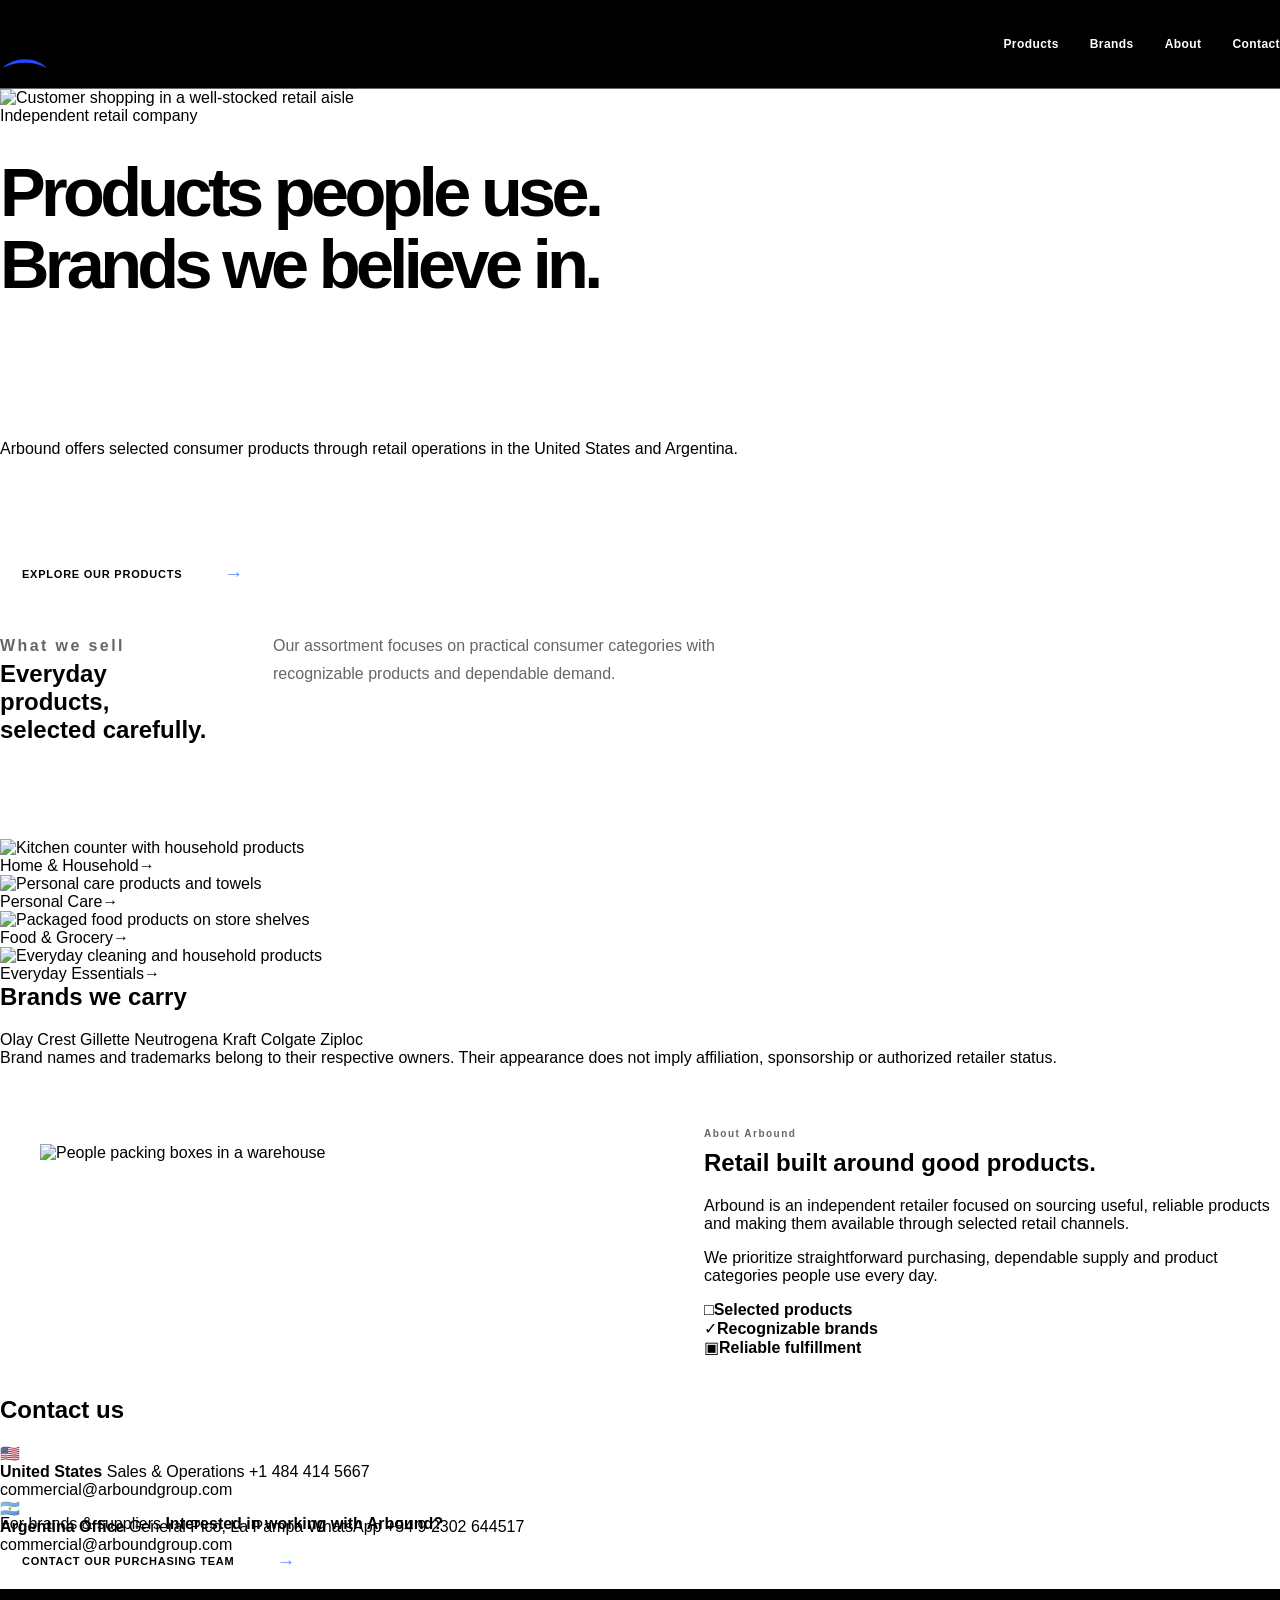
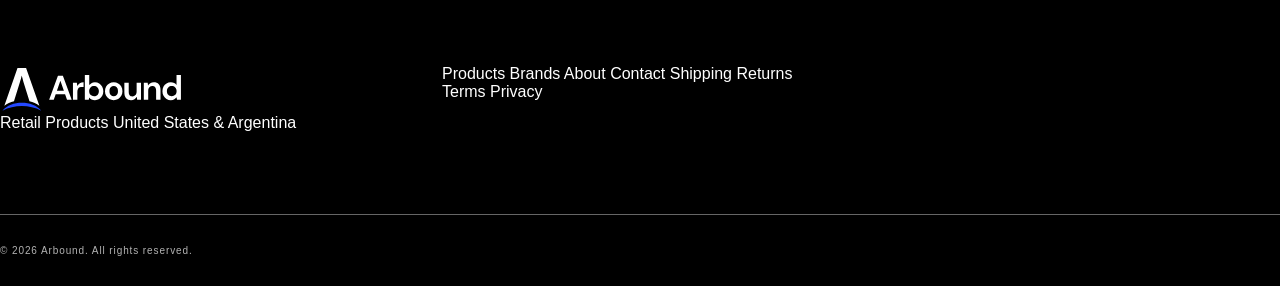
==== commit 61afae73: "Redesign Arbound homepage as retail storefront" ====
--- a/index.html
+++ b/index.html
@@ -1,167 +1,184 @@
-<!DOCTYPE html>
+<!doctype html>
 <html lang="en">
 <head>
-<meta charset="utf-8"/>
-<meta content="width=device-width, initial-scale=1, viewport-fit=cover" name="viewport"/>
-<meta content="#000000" name="theme-color"/>
-<meta content="Arbound LLC is a U.S.-based e-commerce retail company focused on responsible sourcing and long-term relationships with brands, manufacturers and distributors." name="description"/>
-<meta content="website" property="og:type"/>
-<meta content="Arbound — Structured for long-term supplier relationships" property="og:title"/>
-<meta content="E-commerce retail and brand partnerships. Disciplined sourcing, commercial operations and supplier relationships." property="og:description"/>
-<meta content="https://arboundgroup.com/" property="og:url"/>
-<meta content="https://arboundgroup.com/assets/og-image.png" property="og:image"/>
-<meta content="summary_large_image" name="twitter:card"/>
-<link href="https://arboundgroup.com/" rel="canonical"/>
-<link href="assets/favicon.svg" rel="icon" type="image/svg+xml"/>
-<link href="styles.css" rel="stylesheet"/>
-<title>Arbound — E-commerce Retail &amp; Brand Partnerships</title>
+  <meta charset="utf-8">
+  <meta name="viewport" content="width=device-width, initial-scale=1, viewport-fit=cover">
+  <meta name="theme-color" content="#ffffff">
+  <meta name="description" content="Arbound is an independent retail company focused on selected consumer products, dependable sourcing and straightforward service in the United States and Argentina.">
+  <meta property="og:type" content="website">
+  <meta property="og:title" content="Arbound — Independent Retail Company">
+  <meta property="og:description" content="Selected consumer products. Dependable sourcing. Straightforward service.">
+  <meta property="og:url" content="https://arboundgroup.com/">
+  <link rel="canonical" href="https://arboundgroup.com/">
+  <link rel="icon" type="image/svg+xml" href="assets/favicon.svg">
+  <link rel="stylesheet" href="styles.css">
+  <title>Arbound — Independent Retail Company</title>
 </head>
 <body>
 <a class="skip-link" href="#main">Skip to content</a>
-<div aria-hidden="true" class="topline"><span></span></div>
-<header class="site-header" data-header="black" id="top">
-<div class="shell header-inner">
 
-<a aria-label="Arbound, back to top" class="wordmark" href="#top"><img alt="Arbound" height="50" src="assets/logo-horizontal-light-blue.svg" width="192"/></a>
-<button aria-controls="primary-nav" aria-expanded="false" aria-label="Open navigation" class="nav-toggle" type="button">
-<span></span><span></span>
-</button>
-<nav aria-label="Main navigation" class="primary-nav" id="primary-nav">
-<a href="#about">About</a>
-<a href="#expertise">What We Do</a>
-<a href="#suppliers">For Suppliers</a>
-<a href="#contact">Contact</a>
-</nav>
-<a class="header-cta" href="mailto:commercial@arboundgroup.com?subject=Supplier%20inquiry%20%E2%80%94%20Arbound%20LLC">Commercial inquiries <span aria-hidden="true">↗</span></a>
-</div>
-<!-- BEFORE LAUNCH: create and test commercial@arboundgroup.com as a Workspace alias. Optional Argentina WhatsApp channel awaits confirmed business number. --></header>
+<header class="site-header" id="top">
+  <div class="wrap header-inner">
+    <a class="brand" href="#top" aria-label="Arbound home">
+      <img src="assets/logo-horizontal-dark-blue.svg" alt="Arbound" width="210" height="56">
+    </a>
+    <button class="nav-toggle" type="button" aria-controls="primary-nav" aria-expanded="false" aria-label="Open navigation">
+      <span></span><span></span>
+    </button>
+    <nav class="primary-nav" id="primary-nav" aria-label="Main navigation">
+      <a href="#products">Products</a>
+      <a href="#brands">Brands</a>
+      <a href="#about">About</a>
+      <a href="#contact">Contact</a>
+    </nav>
+  </div>
+</header>
+
 <main id="main">
-<section aria-labelledby="hero-title" class="hero">
-<div class="shell hero-shell">
-<div class="hero-copy" data-reveal="rise">
-<div class="eyebrow"><span aria-hidden="true" class="eyebrow-mark"></span> E-COMMERCE RETAIL <span class="eyebrow-slash">/</span> U.S.-BASED</div>
-<h1 id="hero-title">Structured for<br/><em>long-term</em> supplier<br/>relationships<span class="period">.</span></h1>
-<p class="hero-description">Arbound is a U.S.-based e-commerce retail company focused on disciplined sourcing, clear commercial processes and responsible channel execution.</p>
-<div class="hero-actions">
-<a class="button button-dark" href="mailto:commercial@arboundgroup.com?subject=Supplier%20inquiry%20%E2%80%94%20Arbound%20LLC">Contact Arbound <span aria-hidden="true">↗</span></a>
-<a class="text-link" href="#about">Discover Arbound <span aria-hidden="true">↓</span></a>
-</div>
-</div>
-<div aria-hidden="true" class="hero-visual" data-reveal="focus">
-<div class="visual-coordinate visual-coordinate-top">01 / DIRECTION</div>
-<svg aria-hidden="true" role="img" viewbox="0 0 570 560" xmlns="http://www.w3.org/2000/svg">
-<defs>
-<pattern height="44" id="grid" patternunits="userSpaceOnUse" width="44"><path d="M44 0H0V44" fill="none" stroke="#cccccc" stroke-width=".65"></path></pattern>
-<lineargradient id="beam" x1="0%" x2="100%" y1="100%" y2="0%"><stop offset="0%" stop-color="#cadcff"></stop><stop offset="100%" stop-color="#2448ff"></stop></lineargradient>
-</defs>
-<rect fill="url(#grid)" height="558" opacity=".72" width="568" x="1" y="1"></rect>
-<g fill="none" opacity=".68" stroke="#b3b3b3" stroke-width="1"><path d="M0 450H570M66 0V560M0 150H570M400 0V560"></path><circle cx="400" cy="150" r="92" stroke-dasharray="3 9"></circle><circle cx="400" cy="150" r="146" stroke-dasharray="3 10"></circle></g>
-<g fill="none" opacity=".8" stroke="#000000" stroke-width="1.2"><path d="M66 450L194 372 306 390 400 150" stroke-dasharray="4 7"></path><path d="M194 372H400V150" opacity=".34"></path></g>
-<path class="path-draw" d="M66 450C150 450 153 368 230 368S327 340 345 291 370 195 400 150" fill="none" stroke="url(#beam)" stroke-linecap="round" stroke-width="3"></path>
-<g fill="#ffffff" stroke="#2448ff" stroke-width="2"><circle cx="66" cy="450" r="7"></circle><circle cx="230" cy="368" r="6"></circle><circle cx="400" cy="150" r="9"></circle></g>
-<circle cx="400" cy="150" fill="none" opacity=".55" r="18" stroke="#2448ff"></circle><circle class="pulse" cx="400" cy="150" fill="none" opacity=".22" r="25" stroke="#2448ff"></circle>
-<g fill="#666666" font-family="Arial, Helvetica, sans-serif" font-size="11" letter-spacing="2"><text x="78" y="474">ORIGIN</text><text x="417" y="144">DIRECTION</text><text x="250" y="354">STRUCTURE</text></g>
-<g fill="none" stroke="#2448ff" stroke-width="1.4"><path d="M388 150h-27M400 137V92"></path><path d="M57 450H25M66 460v32"></path></g>
-<rect fill="#000000" height="154" width="114" x="456" y="406"></rect>
-<rect fill="#2448ff" height="153" width="1.5" x="457" y="407"></rect>
-<path d="M478 521l31-31 17 17 23-23" fill="none" stroke="#cadcff" stroke-width="1.25"></path>
-<circle cx="549" cy="484" fill="#2448ff" r="3.3"></circle>
-</svg>
-<div class="visual-coordinate visual-coordinate-bottom">ORIGIN <span></span> STRUCTURE <span></span> CONTINUITY</div>
-</div>
-</div>
-<div class="shell hero-bottom"><span>Arbound LLC <span class="divide">/</span> WYOMING, USA</span><span class="scroll-indicator">SCROLL TO EXPLORE <span aria-hidden="true">↓</span></span></div>
-</section>
-<section aria-labelledby="about-title" class="section about-section" id="about">
-<div class="shell section-grid">
-<div class="section-rail"><span class="section-index">01 / ABOUT</span><div class="rail-line" data-line="vertical"></div><span class="rail-note">FOUNDATION</span></div>
-<div class="section-body" data-reveal="from-left">
-<h2 class="display-title" id="about-title">Measured decisions.<br/><span>Durable relationships.</span></h2>
-<div class="about-grid">
-<p class="lead-copy">We believe sustainable growth begins with sound commercial decisions and consistent execution.</p>
-<p class="support-copy">Arbound is a U.S.-based e-commerce retail company focused on developing reliable, long-term relationships with brands, manufacturers and distributors. We combine disciplined product selection, professional operations and clear commercial processes to build sustainable retail partnerships.</p>
-</div>
+  <section class="hero">
+    <img class="hero-photo" src="https://images.unsplash.com/photo-1766871138969-510e404f1293?auto=format&fit=crop&q=82&w=2200" alt="Customer shopping in a well-stocked retail aisle">
+    <div class="hero-shade"></div>
+    <div class="wrap hero-content">
+      <p class="kicker">Independent retail company</p>
+      <h1>Products people use.<br>Brands we believe in.</h1>
+      <p class="hero-copy">Arbound offers selected consumer products through retail operations in the United States and Argentina.</p>
+      <a class="button button-blue" href="#products">Explore our products <span aria-hidden="true">→</span></a>
+    </div>
+  </section>
 
-<div aria-label="Editorial imagery related to Arbound's commercial operations" class="photo-duo">
-<figure class="photo-slot photo-slot-wide photo-slot-image" data-media-slot="operations-landscape" data-reveal="scale">
-<img alt="Close-up of a laptop showing business analytics and reporting dashboards." class="slot-media" loading="lazy" src="assets/about-operations-bw.jpg"/>
-<div aria-hidden="true" class="photo-slot-art"><span class="photo-cross photo-cross-a"></span><span class="photo-cross photo-cross-b"></span></div>
-<span class="photo-slot-badge">Arbound / commercial review</span>
-<figcaption><span>01 / COMMERCIAL ANALYSIS</span><span>DATA, REVIEW &amp; DECISION FLOW</span></figcaption>
-</figure>
-<figure class="photo-slot photo-slot-tall photo-slot-image" data-media-slot="material-detail" data-reveal="from-right">
-<img alt="Team members working around a desk and presentation board in a planning session." class="slot-media" loading="lazy" src="assets/about-people-bw.jpg"/>
-<div aria-hidden="true" class="photo-slot-art"><span class="photo-cross photo-cross-a"></span><span class="photo-cross photo-cross-b"></span></div>
-<span class="photo-slot-badge">Arbound / planning session</span>
-<figcaption><span>02 / TEAM &amp; PLANNING</span><span>PEOPLE, CONTEXT &amp; EXECUTION</span></figcaption>
-</figure>
-</div>
-<div aria-label="Our approach" class="definition-strip" data-line="horizontal"><div><span>OUR DIRECTION</span><b>Identify opportunity</b></div><div data-line="vertical"><span>OUR METHOD</span><b>Build structure</b></div><div data-line="vertical"><span>OUR FOCUS</span><b>Develop continuity</b></div></div>
-</div>
-</div>
-</section>
-<section aria-labelledby="expertise-title" class="section expertise-section" id="expertise">
-<div class="shell">
-<div class="section-heading" data-reveal="from-right"><span class="section-index">02 / WHAT WE DO</span><div><h2 class="display-title" id="expertise-title">A disciplined approach<br/><span>to e-commerce retail.</span></h2><p>Built around responsible sourcing, deliberate product selection and commercial relationships designed to develop over time.</p></div></div>
-<div class="expertise-grid" data-line="horizontal">
-<article class="expertise-card" data-reveal="rise" style="--reveal-delay:0ms"><div class="card-top"><span>01</span><span aria-hidden="true" class="card-plus">+</span></div><div><h3>Online Retail</h3><p>Selected e-commerce channels, with attention to product fit, pricing discipline and responsible brand representation.</p></div><span class="card-foot">SELECTIVE / RESPONSIBLE</span></article>
-<article class="expertise-card" data-line="vertical" data-reveal="from-left" style="--reveal-delay:115ms"><div class="card-top"><span>02</span><span aria-hidden="true" class="card-plus">+</span></div><div><h3>Sourcing &amp; Purchasing</h3><p>Legitimate commercial channels, clear documentation and a focus on reliable supply and repeatable purchasing processes.</p></div><span class="card-foot">VERIFIABLE / SYSTEMATIC</span></article>
-<article class="expertise-card" data-line="vertical" data-reveal="focus" style="--reveal-delay:230ms"><div class="card-top"><span>03</span><span aria-hidden="true" class="card-plus">+</span></div><div><h3>Brand &amp; Supplier Relationships</h3><p>Commercial opportunities evaluated against supplier requirements, channel policies and long-term business fit.</p></div><span class="card-foot">CLARITY / CONTINUITY</span></article>
-</div>
-</div>
-</section>
-<section aria-labelledby="suppliers-title" class="section suppliers-section" id="suppliers">
-<div aria-hidden="true" class="suppliers-grid-overlay"></div>
-<div class="shell suppliers-layout">
-<div class="suppliers-left" data-reveal="from-left"><span class="section-index section-index-light">03 / FOR BRANDS &amp; SUPPLIERS</span>
-<div aria-label="Connected business relationships illustration" class="supplier-graphic">
-<svg aria-label="Three points connected by a single continuous path" data-path-graphic="supplier" preserveaspectratio="xMidYMid meet" role="img" viewbox="0 0 520 270">
-<defs><pattern height="52" id="supplierGrid" patternunits="userSpaceOnUse" width="52"><path d="M52 0H0V52" fill="none" stroke="#666666" stroke-width=".55"></path></pattern></defs>
-<rect fill="url(#supplierGrid)" height="270" opacity=".5" width="520"></rect>
-<path d="M40 203V232H482" fill="none" opacity=".6" stroke="#666666" stroke-width="1"></path>
-<path class="supplier-guide" d="M40 203L248 135L475 42" fill="none" opacity=".5" stroke="#99b6ff" stroke-dasharray="3 8" stroke-width="1.25"></path>
-<path class="supplier-path" d="M40 203L248 135L475 42" data-draw-path="" fill="none" stroke="#668bff" stroke-linecap="round" stroke-linejoin="round" stroke-width="2.4"></path>
-<g fill="#000000" stroke="#cadcff" stroke-width="2.25"><circle cx="40" cy="203" r="7"></circle><circle cx="248" cy="135" r="7"></circle><circle cx="475" cy="42" r="9"></circle></g>
-<circle class="supplier-ping" cx="475" cy="42" fill="none" r="18" stroke="#4569ff" stroke-width="1.5"></circle>
-<g fill="#cadcff" font-family="Arial, Helvetica, sans-serif" font-size="10" letter-spacing="2"><text x="30" y="226">ORIGIN</text><text x="254" y="117">ALIGNMENT</text><text x="392" y="25">CONTINUITY</text></g>
-</svg>
-<span class="sg-caption">COMMON DIRECTION / SHARED STANDARDS</span>
-</div>
-</div>
-<div class="suppliers-right" data-reveal="clip-up"><span class="small-label">OUR APPROACH TO PARTNERSHIPS</span><h2 id="suppliers-title">Clear policies.<br/>Reliable execution.</h2><p class="supplier-lead">We value clear channel policies, consistent pricing, reliable purchasing and long-term commercial relationships.</p><p>Arbound evaluates each opportunity with a focus on product fit, operational discipline and respect for supplier requirements. We sell through selected e-commerce channels in accordance with supplier and brand policies. If a channel is restricted or requires written authorization, we follow those terms.</p><a class="button button-light" href="mailto:commercial@arboundgroup.com?subject=Wholesale%20partnership%20%E2%80%94%20Arbound%20LLC">Start a conversation <span aria-hidden="true">↗</span></a></div>
-</div>
-</section>
-<section aria-labelledby="principles-title" class="section principles-section">
-<div class="shell"><div class="principles-heading" data-reveal="rise"><span class="section-index">04 / OPERATING PRINCIPLES</span><h2 class="display-title" id="principles-title">Structure before scale<span class="period">.</span></h2><p>Our decisions are guided by a practical set of commercial principles.</p></div>
-<ol class="principles-list" data-line="horizontal">
-<li data-line="horizontal" data-reveal="from-left" style="--reveal-delay:0ms"><span class="principle-number">01</span><span>Responsible sourcing</span><span class="principle-detail">Legitimate commercial channels</span><span aria-hidden="true" class="principle-mark">↗</span></li>
-<li data-line="horizontal" data-reveal="rise" style="--reveal-delay:70ms"><span class="principle-number">02</span><span>Channel compliance</span><span class="principle-detail">Respect for supplier policies</span><span aria-hidden="true" class="principle-mark">↗</span></li>
-<li data-line="horizontal" data-reveal="from-right" style="--reveal-delay:140ms"><span class="principle-number">03</span><span>Pricing discipline</span><span class="principle-detail">Measured commercial decisions</span><span aria-hidden="true" class="principle-mark">↗</span></li>
-<li data-line="horizontal" data-reveal="rise" style="--reveal-delay:210ms"><span class="principle-number">04</span><span>Documentation &amp; traceability</span><span class="principle-detail">Clear operational records</span><span aria-hidden="true" class="principle-mark">↗</span></li>
-<li data-line="horizontal" data-reveal="from-left" style="--reveal-delay:280ms"><span class="principle-number">05</span><span>Long-term relationships</span><span class="principle-detail">Continuity over short-term volume</span><span aria-hidden="true" class="principle-mark">↗</span></li>
-</ol>
-</div>
-</section>
-<section aria-label="Arbound brand principle" class="statement" data-reveal="focus" data-statement="motion">
-<div aria-hidden="true" class="statement-media" data-media-slot="statement-motion">
-<div class="statement-media-plane statement-media-plane-a"></div>
-<div class="statement-media-plane statement-media-plane-b"></div>
-<div class="statement-media-plane statement-media-plane-c"></div>
-<svg class="statement-trails" focusable="false" preserveaspectratio="xMidYMid slice" viewbox="0 0 1400 520">
-<path d="M-130 470C260 270 365 500 720 250S1230 175 1500 -20" fill="none" stroke="#4569ff" stroke-width="1.8"></path>
-<path d="M-130 515C260 315 365 540 720 295S1230 220 1500 25" fill="none" stroke="#668bff" stroke-width="1"></path>
-<path d="M-130 425C260 225 365 455 720 205S1230 130 1500 -65" fill="none" stroke="#cadcff" stroke-width="1"></path>
-</svg>
-<span class="statement-media-note">MOTION STUDY / FUTURE EDITORIAL FILM</span>
-</div>
-<div class="shell statement-inner"><span>DIRECTION IS THE IDEA</span><h2>Identify opportunity.<br/>Build structure.<br/><em>Move with intent.</em></h2><span>STRUCTURE IS THE METHOD</span></div></section>
-<section aria-labelledby="contact-title" class="section contact-section" id="contact">
-<div class="shell contact-layout"><div class="contact-heading" data-reveal="from-left"><span class="section-index">05 / CONTACT</span><h2 class="display-title" id="contact-title">Let's build a<br/><span>conversation.</span></h2><p>For wholesale account inquiries, product lines, pricing, MAP or channel policies, contact Arbound directly.</p><a class="button button-dark contact-button" href="mailto:commercial@arboundgroup.com?subject=Supplier%20inquiry%20%E2%80%94%20Arbound%20LLC">Contact Arbound <span aria-hidden="true">↗</span></a></div>
-<div class="contact-details" data-line="horizontal" data-reveal="from-right"><div class="contact-detail" data-line="horizontal"><span>DIRECT CONTACT</span><strong>Alain Duran Cassou</strong><p>Founder | Purchasing</p></div><div class="contact-detail" data-line="horizontal"><span>EMAIL</span><a href="mailto:commercial@arboundgroup.com">commercial@arboundgroup.com ↗</a></div><div class="contact-detail" data-line="horizontal"><span>U.S. BUSINESS PHONE · VOICE CALLS</span><a href="tel:+14844145667">+1 484 414 5667 <span aria-hidden="true">↗</span></a></div><div class="contact-detail" data-line="horizontal"><span>WHATSAPP BUSINESS · ARGENTINA</span><a href="https://wa.me/5492302644517" target="_blank" rel="noopener noreferrer" aria-label="Message Arbound on WhatsApp Business at +54 9 2302 644517">+54 9 2302 644517 <span aria-hidden="true">↗</span></a><p>Messaging</p></div><div class="contact-detail" data-line="horizontal"><span>COMPANY</span><strong>Arbound LLC</strong><p>Wyoming, United States</p></div></div>
-</div>
-</section>
+  <section class="products-section" id="products" aria-labelledby="products-title">
+    <div class="wrap">
+      <div class="section-heading">
+        <div>
+          <p class="eyebrow">What we sell</p>
+          <h2 id="products-title">Everyday products, selected carefully.</h2>
+        </div>
+        <p>Our assortment focuses on practical consumer categories with recognizable products and dependable demand.</p>
+      </div>
+
+      <div class="category-grid">
+        <article class="category-card">
+          <img src="https://images.unsplash.com/photo-1766431066346-5dd7bcab22a4?auto=format&fit=crop&q=80&w=1200" alt="Kitchen counter with household products" loading="lazy">
+          <div class="category-overlay"></div>
+          <div class="category-label"><span>Home &amp; Household</span><span aria-hidden="true">→</span></div>
+        </article>
+
+        <article class="category-card">
+          <img src="https://images.unsplash.com/photo-1768235146551-2a438a81aea2?auto=format&fit=crop&q=80&w=1200" alt="Personal care products and towels" loading="lazy">
+          <div class="category-overlay"></div>
+          <div class="category-label"><span>Personal Care</span><span aria-hidden="true">→</span></div>
+        </article>
+
+        <article class="category-card">
+          <img src="https://images.unsplash.com/photo-1762926627752-37e9b6b42a26?auto=format&fit=crop&q=80&w=1200" alt="Packaged food products on store shelves" loading="lazy">
+          <div class="category-overlay"></div>
+          <div class="category-label"><span>Food &amp; Grocery</span><span aria-hidden="true">→</span></div>
+        </article>
+
+        <article class="category-card">
+          <img src="https://images.unsplash.com/photo-1759846866217-e627e4478f82?auto=format&fit=crop&q=80&w=1200" alt="Everyday cleaning and household products" loading="lazy">
+          <div class="category-overlay"></div>
+          <div class="category-label"><span>Everyday Essentials</span><span aria-hidden="true">→</span></div>
+        </article>
+      </div>
+    </div>
+  </section>
+
+  <section class="brands-section" id="brands" aria-labelledby="brands-title">
+    <div class="wrap brands-row">
+      <h2 id="brands-title">Brands we carry</h2>
+      <div class="brand-list" aria-label="Selected brands carried by Arbound">
+        <span class="brand-name olay">Olay</span>
+        <span class="brand-name crest">Crest</span>
+        <span class="brand-name gillette">Gillette</span>
+        <span class="brand-name neutrogena">Neutrogena</span>
+        <span class="brand-name kraft">Kraft</span>
+        <span class="brand-name colgate">Colgate</span>
+        <span class="brand-name ziploc">Ziploc</span>
+      </div>
+    </div>
+    <div class="wrap brand-note">Brand names and trademarks belong to their respective owners. Their appearance does not imply affiliation, sponsorship or authorized retailer status.</div>
+  </section>
+
+  <section class="about-section" id="about" aria-labelledby="about-title">
+    <div class="wrap about-grid">
+      <figure class="about-photo">
+        <img src="https://images.unsplash.com/photo-1755599604342-186a96a57570?auto=format&fit=crop&q=80&w=1600" alt="People packing boxes in a warehouse" loading="lazy">
+      </figure>
+
+      <div class="about-copy">
+        <p class="eyebrow">About Arbound</p>
+        <h2 id="about-title">Retail built around good products.</h2>
+        <p class="about-lead">Arbound is an independent retailer focused on sourcing useful, reliable products and making them available through selected retail channels.</p>
+        <p>We prioritize straightforward purchasing, dependable supply and product categories people use every day.</p>
+
+        <div class="feature-row">
+          <div class="feature"><span class="feature-icon">□</span><strong>Selected products</strong></div>
+          <div class="feature"><span class="feature-icon">✓</span><strong>Recognizable brands</strong></div>
+          <div class="feature"><span class="feature-icon">▣</span><strong>Reliable fulfillment</strong></div>
+        </div>
+      </div>
+
+      <aside class="contact-card" id="contact" aria-labelledby="contact-title">
+        <h2 id="contact-title">Contact us</h2>
+
+        <div class="contact-block">
+          <span class="flag" aria-hidden="true">🇺🇸</span>
+          <div>
+            <strong>United States</strong>
+            <span>Sales &amp; Operations</span>
+            <a href="tel:+14844145667">+1 484 414 5667</a>
+            <a href="mailto:commercial@arboundgroup.com">commercial@arboundgroup.com</a>
+          </div>
+        </div>
+
+        <div class="contact-block">
+          <span class="flag" aria-hidden="true">🇦🇷</span>
+          <div>
+            <strong>Argentina Office</strong>
+            <span>General Pico, La Pampa</span>
+            <a href="https://wa.me/5492302644517" target="_blank" rel="noopener noreferrer">WhatsApp +54 9 2302 644517</a>
+            <a href="mailto:commercial@arboundgroup.com">commercial@arboundgroup.com</a>
+          </div>
+        </div>
+      </aside>
+    </div>
+  </section>
+
+  <section class="business-strip">
+    <div class="wrap business-strip-inner">
+      <div>
+        <span>For brands &amp; suppliers</span>
+        <strong>Interested in working with Arbound?</strong>
+      </div>
+      <a class="button button-outline" href="mailto:commercial@arboundgroup.com?subject=Business%20inquiry%20%E2%80%94%20Arbound">Contact our purchasing team <span aria-hidden="true">→</span></a>
+    </div>
+  </section>
 </main>
-<footer class="site-footer"><div class="shell footer-main"><div><a aria-label="Arbound, back to top" class="footer-wordmark" href="#top"><img alt="Arbound" height="66" src="assets/logo-horizontal-light-blue.svg" width="250"/></a><p>E-commerce Retail &amp;<br/>Brand Partnerships</p></div><div class="footer-menu"><a href="#about">About</a><a href="#expertise">What We Do</a><a href="#suppliers">For Suppliers</a><a href="#contact">Contact</a></div><div class="footer-location"><span>BASED IN THE UNITED STATES</span><p>Wyoming, USA</p><a href="mailto:commercial@arboundgroup.com">commercial@arboundgroup.com ↗</a><img alt="" class="footer-monogram" height="44" loading="lazy" src="assets/monogram-light-blue.svg" width="40"/></div></div><div class="shell footer-bottom"><span>© <span id="year">2026</span> Arbound LLC. All rights reserved.</span><span>BUILT WITH DIRECTION.</span><a href="privacy.html">Privacy</a></div></footer>
-<script defer="" src="script.js"></script>
+
+<footer class="site-footer">
+  <div class="wrap footer-main">
+    <div class="footer-brand">
+      <img src="assets/logo-horizontal-light-blue.svg" alt="Arbound" width="185" height="49">
+      <span>Retail Products</span>
+      <span>United States &amp; Argentina</span>
+    </div>
+    <nav class="footer-nav" aria-label="Footer navigation">
+      <a href="#products">Products</a>
+      <a href="#brands">Brands</a>
+      <a href="#about">About</a>
+      <a href="#contact">Contact</a>
+      <a href="shipping.html">Shipping</a>
+      <a href="returns.html">Returns</a>
+      <a href="terms.html">Terms</a>
+      <a href="privacy.html">Privacy</a>
+    </nav>
+  </div>
+  <div class="wrap footer-bottom">
+    <span>© <span id="year">2026</span> Arbound. All rights reserved.</span>
+  </div>
+</footer>
+
+<script defer src="script.js"></script>
 </body>
-</html>
+</html>
--- a/styles.css
+++ b/styles.css
@@ -606,3 +606,99 @@
     height:245px;
   }
 }
+
+
+/* iOS Safari full-width + compact mobile pass — 2026-10-23 */
+html,body{
+  width:100%;
+  max-width:100%;
+}
+html{
+  background:var(--white);
+}
+@media (max-width: 430px){
+  body{
+    overflow-x:clip;
+  }
+  .topline,
+  .site-header,
+  .hero,
+  .expertise-section,
+  .suppliers-section,
+  .principles-section,
+  .statement,
+  .contact-section,
+  .site-footer{
+    width:100%;
+    max-width:100%;
+  }
+
+  .suppliers-section{
+    padding-top:60px;
+    padding-bottom:64px;
+  }
+  .suppliers-layout{
+    gap:20px;
+  }
+  .suppliers-left{
+    gap:22px;
+  }
+  .supplier-graphic{
+    margin-top:26px;
+    max-width:100%;
+    overflow:hidden;
+  }
+  .supplier-graphic svg{
+    width:100%;
+    overflow:hidden;
+  }
+  .sg-caption{
+    font-size:8px;
+    line-height:1.45;
+    letter-spacing:.12em;
+  }
+  .suppliers-right{
+    padding-top:4px;
+  }
+  .suppliers-right h2{
+    font-size:34px;
+    line-height:1.03;
+    letter-spacing:-.05em;
+    margin:20px 0 26px;
+  }
+  .suppliers-right>.supplier-lead{
+    font-size:18px;
+    line-height:1.48;
+    letter-spacing:-.02em;
+    margin-bottom:20px;
+  }
+  .suppliers-right>p{
+    font-size:14px;
+    line-height:1.72;
+    margin-bottom:18px;
+  }
+  .small-label,
+  .section-index-light{
+    font-size:8.5px;
+    letter-spacing:.14em;
+  }
+
+  .statement{
+    padding-top:70px;
+    padding-bottom:78px;
+  }
+  .contact-layout{
+    gap:44px;
+  }
+}
+
+@supports (padding: max(0px)){
+  @media (max-width: 430px){
+    .shell{
+      width:auto;
+      max-width:none;
+      margin-left:max(16px, env(safe-area-inset-left));
+      margin-right:max(16px, env(safe-area-inset-right));
+    }
+  }
+}
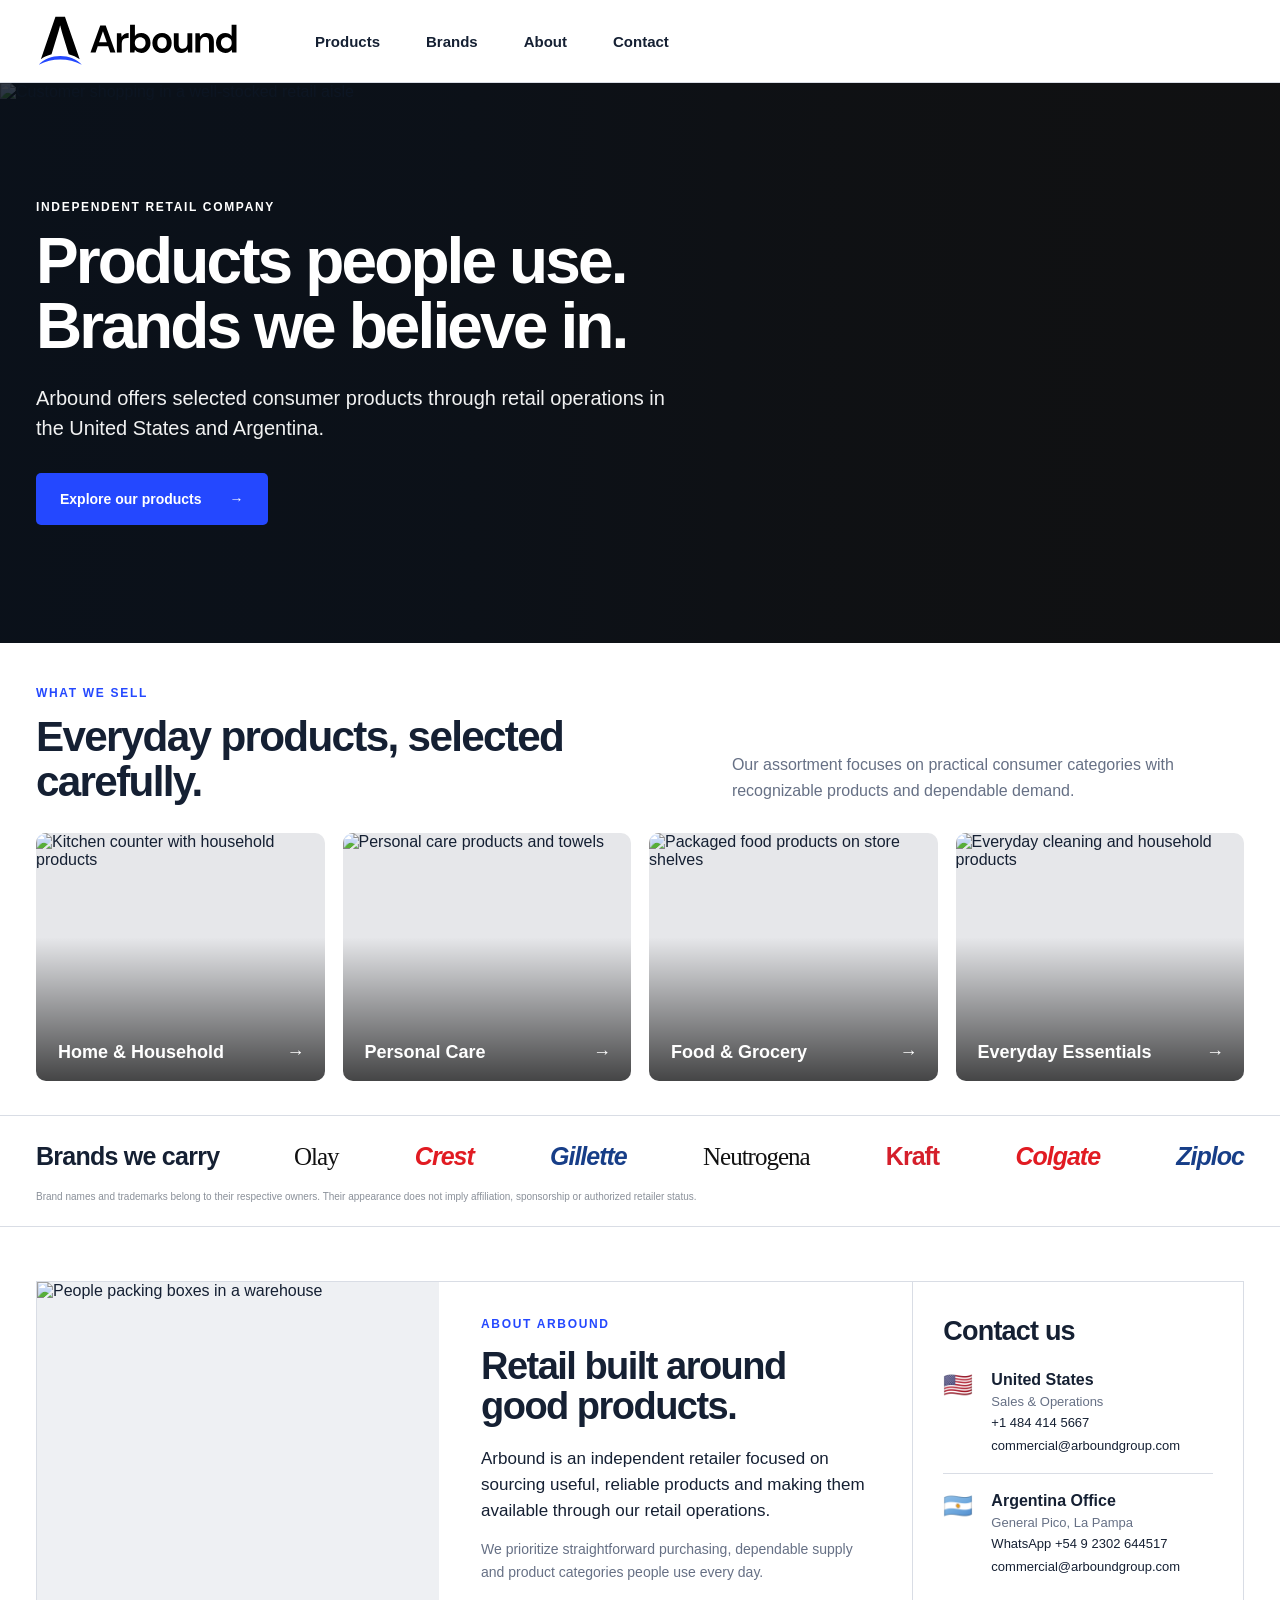
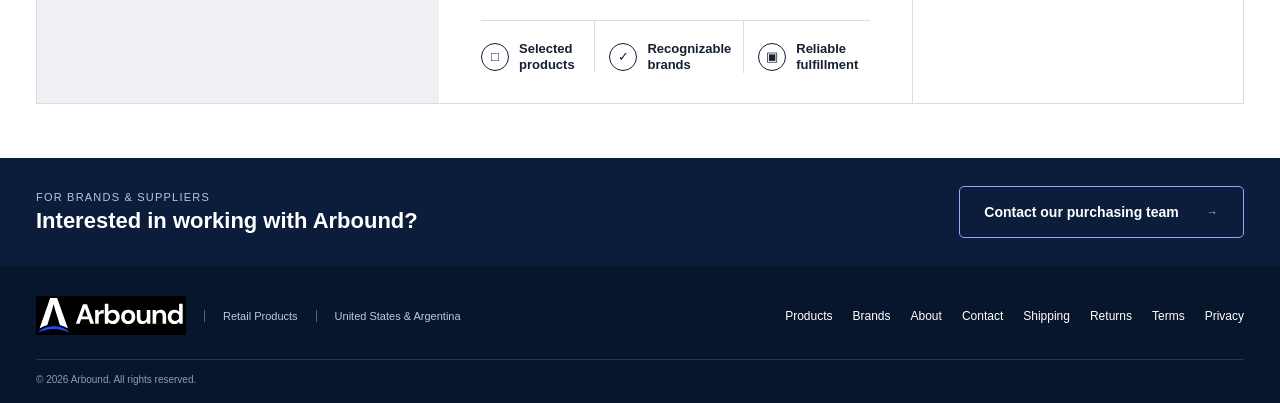
==== commit 05bb5c7c: "Refine public retail positioning copy" ====
--- a/index.html
+++ b/index.html
@@ -109,7 +109,7 @@
       <div class="about-copy">
         <p class="eyebrow">About Arbound</p>
         <h2 id="about-title">Retail built around good products.</h2>
-        <p class="about-lead">Arbound is an independent retailer focused on sourcing useful, reliable products and making them available through selected retail channels.</p>
+        <p class="about-lead">Arbound is an independent retailer focused on sourcing useful, reliable products and making them available through our retail operations.</p>
         <p>We prioritize straightforward purchasing, dependable supply and product categories people use every day.</p>
 
         <div class="feature-row">
--- a/styles.css
+++ b/styles.css
@@ -1,704 +1,477 @@
-/* Arbound / WEB 02 — brandbook palette, exact solid swatches.
-   The font family references the licensed face only if installed locally.
-   No third-party font files or external trackers are bundled. */
 :root{
-  --black:#000000; --white:#ffffff;
-  --gray-1:#666666; --gray-2:#b3b3b3; --gray-3:#cccccc;
-  --blue-1:#2448ff; --blue-2:#4569ff; --blue-3:#668bff;
-  --blue-4:#99b6ff; --blue-5:#cadcff;
-  --paper:var(--white); --surface:var(--white);
-  --ink:var(--black); --muted:var(--gray-1); --line:var(--gray-3);
-  --shell:1400px;
-  --font:Arial,Helvetica,-apple-system,BlinkMacSystemFont,"Segoe UI",sans-serif;
-}
-*,*::before,*::after{box-sizing:border-box}
-html{scroll-behavior:smooth;scroll-padding-top:100px}
-body{margin:0;background:var(--white);color:var(--black);font-family:var(--font);font-weight:400;-webkit-font-smoothing:antialiased;overflow-x:hidden}
-body,button{font-synthesis:weight}
-img,svg{display:block;max-width:100%}
+  --navy:#0b1d3a;
+  --blue:#2448ff;
+  --blue-soft:#dfe6ff;
+  --ink:#152033;
+  --muted:#667085;
+  --line:#d9dde5;
+  --paper:#ffffff;
+  --soft:#f6f7f9;
+  --max:1440px;
+}
+*{box-sizing:border-box}
+html{scroll-behavior:smooth;scroll-padding-top:82px}
+body{
+  margin:0;
+  font-family:Arial,Helvetica,sans-serif;
+  color:var(--ink);
+  background:var(--paper);
+  -webkit-font-smoothing:antialiased;
+}
+img{display:block;max-width:100%}
 a{color:inherit;text-decoration:none}
-button{font:inherit}
-::selection{background:var(--blue-5);color:var(--black)}
-.shell{width:calc(100% - 112px);max-width:var(--shell);margin-inline:auto}
-.skip-link{position:fixed;z-index:300;top:-100px;left:20px;background:var(--white);color:var(--black);padding:12px 18px;border:2px solid var(--blue-1)}
-.skip-link:focus{top:12px}
-:focus-visible{outline:2px solid var(--blue-2);outline-offset:5px}
-
-/* MENU — official white + brand blue horizontal mark on solid black. */
-.topline{height:3px;background:var(--black)}
-.topline span{display:block;height:100%;width:10%;background:var(--blue-1)}
-.site-header{position:sticky;top:0;z-index:100;background:var(--black);color:var(--white);border-bottom:1px solid var(--gray-1)}
-.header-inner{height:88px;display:flex;align-items:center;gap:40px}
-.wordmark,.footer-wordmark{display:inline-flex;flex:none;align-items:center;min-width:0}
-.wordmark img{width:192px;height:auto}
-.primary-nav{display:flex;gap:31px;align-items:center;margin-left:auto}
-.primary-nav a{font-size:12px;font-weight:700;letter-spacing:.035em;white-space:nowrap;transition:color .25s ease}
-.primary-nav a:hover,.primary-nav a:focus-visible{color:var(--blue-4)}
-.header-cta{font-size:11px;font-weight:750;letter-spacing:.04em;text-transform:uppercase;border:1px solid var(--blue-2);padding:15px 18px;white-space:nowrap;transition:background .25s ease,color .25s ease;margin-left:0}
-.header-cta:hover,.header-cta:focus-visible{background:var(--blue-1);border-color:var(--blue-1);color:var(--white)}
-.header-cta span{color:var(--blue-3);margin-left:20px;font-size:17px;font-weight:400}
-.header-cta:hover span{color:var(--white)}
-.nav-toggle{display:none}
-
-/* HERO */
-.hero{background:var(--white);overflow:hidden}
-.hero-shell{display:grid;grid-template-columns:1.15fr .85fr;align-items:center;gap:44px;min-height:740px}
-.hero-copy{position:relative;padding-block:104px 72px;z-index:1}
-.eyebrow,.small-label,.section-index,.rail-note,.card-foot,.contact-detail>span,.footer-location>span{font-size:10px;font-weight:800;letter-spacing:.15em}
-.eyebrow{display:flex;align-items:center;gap:12px;color:var(--gray-1)}
-.eyebrow-mark{display:block;flex:none;background:var(--blue-1);width:7px;height:7px}
-.eyebrow-slash{color:var(--blue-1);margin-inline:4px}
-h1,h2,h3,p{margin-top:0}
-.hero h1{font-size:clamp(50px,5.35vw,84px);line-height:1.055;letter-spacing:-.068em;font-weight:780;margin:32px 0 34px;white-space:nowrap}
-.hero h1 em,.statement h2 em{font-style:normal;color:var(--blue-1)}
-.period{color:var(--blue-1)}
-.hero-description{font-size:17px;line-height:1.75;max-width:520px;color:var(--gray-1);margin:0}
-.hero-actions{display:flex;align-items:center;gap:35px;margin-top:40px}
-.button{min-height:56px;padding:0 22px;display:inline-flex;gap:42px;align-items:center;justify-content:space-between;font-size:11px;font-weight:760;letter-spacing:.07em;text-transform:uppercase;white-space:nowrap;transition:transform .25s ease,background .25s ease,color .25s ease}
-.button:hover{transform:translateY(-3px)}
-.button span{font-size:19px;line-height:1;font-weight:400;color:var(--blue-3)}
-.button-dark{background:var(--black);color:var(--white)}
-.button-dark:hover{background:var(--blue-1)}
-.button-dark:hover span{color:var(--white)}
-.button-light{background:var(--white);color:var(--black);margin-top:29px}
-.button-light:hover{background:var(--blue-5)}
-.button-light span{color:var(--blue-1)}
-.text-link{font-size:11px;font-weight:800;text-transform:uppercase;letter-spacing:.04em;border-bottom:1px solid var(--black);padding-bottom:10px;white-space:nowrap}
-.text-link span{color:var(--blue-1);font-size:18px;margin-left:12px}
-.hero-visual{position:relative;align-self:stretch;display:flex;align-items:center;justify-content:center;min-width:0;padding:32px 0 42px}
-.hero-visual>svg{width:min(100%,590px);max-height:625px}
-.visual-coordinate{position:absolute;font-size:10px;font-weight:740;letter-spacing:.14em;color:var(--gray-1)}
-.visual-coordinate-top{top:57px;right:0}
-.visual-coordinate-bottom{bottom:50px;right:0;display:flex;gap:11px;align-items:center}
-.visual-coordinate-bottom span{width:21px;height:1px;background:var(--blue-1)}
-.hero-bottom{min-height:70px;display:flex;align-items:center;justify-content:space-between;border-top:1px solid var(--gray-3);font-size:10px;font-weight:790;letter-spacing:.14em;color:var(--gray-1)}
-.hero-bottom .divide{color:var(--blue-1);margin:0 8px}
-.scroll-indicator span{color:var(--blue-1);font-size:18px;margin-left:15px}
-.path-draw{stroke-dasharray:650;stroke-dashoffset:0}
-.js-motion .path-draw{stroke-dashoffset:650;animation:hero-route 2.4s .35s cubic-bezier(.2,.75,.2,1) forwards}
-.pulse{transform-origin:400px 150px;animation:node-pulse 3.8s ease-in-out infinite}
-
-/* STRUCTURE AND ANIMATED RULES */
-.section{padding:138px 0}
-.section-grid,.section-heading,.principles-heading{display:grid;grid-template-columns:208px 1fr;gap:65px}
-.section-rail{display:flex;flex-direction:column;align-items:flex-start}
-.section-index{color:var(--blue-1);white-space:nowrap}
-.rail-line{width:1px;height:130px;background:var(--gray-3);margin:27px 0 23px 5px;position:relative}
-.rail-line::after{content:"";position:absolute;inset:0;background:var(--blue-1);transform-origin:bottom center;transform:scaleY(1)}
-.js-motion .rail-line::after{transform:scaleY(0);transition:transform 1.3s cubic-bezier(.15,.8,.2,1)}
-.js-motion .rail-line.is-visible::after{transform:scaleY(1)}
-.rail-note{writing-mode:vertical-rl;transform:rotate(180deg);color:var(--gray-2)}
-.display-title{font-size:clamp(38px,4.2vw,66px);line-height:1.13;letter-spacing:-.063em;font-weight:770;margin:0}
-.display-title span{color:var(--gray-1)}
-[data-line="horizontal"]{position:relative}
-[data-line="horizontal"]::before{content:"";position:absolute;left:0;right:0;top:0;height:1px;background:var(--blue-1);transform:scaleX(1);transform-origin:left center;pointer-events:none}
-.js-motion [data-line="horizontal"]::before{transform:scaleX(0);transition:transform 1.25s cubic-bezier(.15,.8,.2,1)}
-.js-motion [data-line="horizontal"].is-visible::before{transform:scaleX(1)}
-
-/* ABOUT + photography */
-.about-grid{display:grid;grid-template-columns:1fr 1fr;gap:10%;margin-top:61px}
-.lead-copy{font-size:24px;line-height:1.36;letter-spacing:-.035em;max-width:420px;margin:0}
-.support-copy{font-size:15px;line-height:1.85;color:var(--gray-1);max-width:460px;margin:0}
-.photo-duo{display:grid;grid-template-columns:1.4fr .85fr;gap:16px;height:340px;margin-top:70px}
-.photo-slot{position:relative;overflow:hidden;margin:0;background:var(--gray-3);min-height:0;isolation:isolate}
-.photo-slot-tall{background:var(--gray-2)}
-.photo-slot-image .slot-media{position:absolute;inset:0;width:100%;height:100%;object-fit:cover;filter:grayscale(1) contrast(1.08) brightness(.92);transform:scale(1.02)}
-.photo-slot-wide .slot-media{object-position:center center}
-.photo-slot-tall .slot-media{object-position:45% 18%}
-.photo-slot-image::before{content:"";position:absolute;inset:0;background:linear-gradient(180deg,rgba(0,0,0,.08),rgba(0,0,0,.38));z-index:0}
-.photo-slot-badge{position:absolute;top:22px;left:22px;z-index:2;display:inline-flex;align-items:center;gap:10px;min-height:28px;padding:0 12px;background:rgba(0,0,0,.72);border:1px solid rgba(255,255,255,.16);font-size:9px;font-weight:750;letter-spacing:.14em;text-transform:uppercase;color:var(--white)}
-.photo-slot-badge::before{content:"";width:6px;height:6px;background:var(--blue-1);display:block;flex:none}
-.photo-slot-art{position:absolute;inset:0;background:linear-gradient(128deg,transparent 28%,rgba(255,255,255,.2) 28.06%,transparent 28.3%,transparent 63%,rgba(255,255,255,.16) 63.1%,transparent 63.3%);opacity:.82;z-index:1}
-.photo-slot::after{content:"";position:absolute;inset:16px;border:1px solid rgba(255,255,255,.6);pointer-events:none}
-.photo-slot figcaption{position:absolute;left:30px;right:30px;bottom:30px;display:flex;justify-content:space-between;align-items:end;gap:14px;font-size:9px;line-height:1.4;font-weight:800;letter-spacing:.14em;color:var(--white);z-index:2;text-shadow:0 1px 1px rgba(0,0,0,.4)}
-.photo-slot-tall figcaption{display:block}
-.photo-slot-tall figcaption span{display:block;margin-top:8px}
-.photo-cross{width:21px;height:21px;display:block;position:absolute}
-.photo-cross::before,.photo-cross::after{content:"";position:absolute;background:rgba(102,139,255,.92)}
-.photo-cross::before{width:21px;height:1px;left:0;top:10px}
-.photo-cross::after{width:1px;height:21px;top:0;left:10px}
-.photo-cross-a{left:50%;top:43%;opacity:.7}
-.photo-cross-b{right:10%;top:14%;opacity:.4}
-.definition-strip{display:grid;grid-template-columns:repeat(3,minmax(0,1fr));margin-top:65px;border-bottom:1px solid var(--gray-3)}
-.definition-strip>div{padding:25px 10px 30px 0}
-.definition-strip>div+div{border-left:1px solid var(--gray-3);padding-left:34px}
-.definition-strip span{display:block;font-size:10px;letter-spacing:.12em;font-weight:750;color:var(--gray-1);margin-bottom:20px}
-.definition-strip b{font-size:18px;font-weight:750;letter-spacing:-.035em}
-
-/* WHAT WE DO */
-.expertise-section{background:var(--surface);border-top:1px solid var(--gray-3)}
-.section-heading{align-items:start;margin-bottom:76px}
-.section-heading p{font-size:16px;line-height:1.75;color:var(--gray-1);max-width:500px;margin:30px 0 0}
-.expertise-grid{display:grid;grid-template-columns:repeat(3,minmax(0,1fr));border-bottom:1px solid var(--gray-2)}
-.expertise-card{padding:27px 37px 30px 0;display:flex;flex-direction:column;justify-content:space-between;min-height:348px}
-.expertise-card+.expertise-card{border-left:1px solid var(--gray-2);padding-left:38px}
-.card-top{display:flex;justify-content:space-between;align-items:center;color:var(--blue-1)}
-.card-top>span:first-child{font-size:11px;letter-spacing:.14em;font-weight:800}
-.card-plus{font-size:44px;font-weight:200;line-height:.9;color:var(--blue-1)}
-.expertise-card h3{font-size:25px;line-height:1.16;letter-spacing:-.045em;max-width:310px;margin:0 0 18px}
-.expertise-card p{font-size:14px;line-height:1.8;color:var(--gray-1);max-width:340px;margin:0}
-.card-foot{font-size:9px;letter-spacing:.14em;color:var(--gray-1);margin-top:40px}
-
-/* SUPPLIERS — exact geometric alignment is guaranteed by one SVG coordinate system. */
-.suppliers-section{position:relative;overflow:hidden;color:var(--white);background:var(--black)}
-.suppliers-grid-overlay{position:absolute;inset:0;pointer-events:none;opacity:.20;background-image:linear-gradient(to right,var(--gray-1) 1px,transparent 1px),linear-gradient(to bottom,var(--gray-1) 1px,transparent 1px);background-size:105px 105px;mask-image:linear-gradient(to right,transparent,#000)}
-.suppliers-layout{position:relative;display:grid;grid-template-columns:.76fr 1fr;gap:11%;min-height:470px}
-.section-index-light{color:var(--blue-4)}
-.suppliers-left{display:flex;flex-direction:column;justify-content:space-between}
-.supplier-graphic{position:relative;width:100%;max-width:520px;align-self:end;margin-top:70px}
-.supplier-graphic svg{width:100%;overflow:visible}
-.sg-caption{display:block;margin-top:10px;color:var(--gray-2);font-size:10px;letter-spacing:.14em;font-weight:750}
-.supplier-path{transition:stroke-dashoffset 1.75s cubic-bezier(.18,.8,.2,1)}
-.supplier-ping{transform-origin:475px 42px;animation:node-pulse 4s ease-in-out infinite}
-.suppliers-right{padding:12px 0 15px}
-.small-label{color:var(--gray-2)}
-.suppliers-right h2{font-size:clamp(48px,5vw,77px);letter-spacing:-.065em;line-height:1.1;font-weight:750;margin:28px 0 47px}
-.suppliers-right>p{font-size:15px;line-height:1.85;color:var(--gray-2);max-width:650px;margin:0 0 24px}
-.suppliers-right>.supplier-lead{font-size:24px;line-height:1.5;color:var(--white);letter-spacing:-.025em}
-
-/* PRINCIPLES */
-.principles-heading{align-items:start}
-.principles-heading>p{grid-column:2;max-width:520px;font-size:16px;line-height:1.75;color:var(--gray-1);margin:4px 0 55px}
-.principles-list{list-style:none;margin:0;padding:0}
-.principles-list li{display:grid;grid-template-columns:110px 1fr .8fr 25px;gap:15px;align-items:center;min-height:100px;border-bottom:1px solid var(--gray-3);font-size:23px;font-weight:700;letter-spacing:-.04em}
-.principle-number{color:var(--blue-1);font-size:11px;letter-spacing:.12em;font-weight:810}
-.principle-detail{font-size:13px;letter-spacing:0;font-weight:400;color:var(--gray-1)}
-.principle-mark{color:var(--blue-1);font-size:21px;font-weight:400}
-
-/* MOVING EDITORIAL BAND: three slow layers + drifting trajectories.
-   Empty media slot reserved for eventual real footage / photography. */
-.statement{position:relative;isolation:isolate;overflow:hidden;background:var(--black);color:var(--white);padding:114px 0 125px}
-.statement-media{position:absolute;inset:0;z-index:-1;overflow:hidden;pointer-events:none;background:linear-gradient(180deg,rgba(255,255,255,.015),rgba(255,255,255,0) 26%,rgba(255,255,255,.018) 100%)}
-.statement-media::before{content:"";position:absolute;top:-14%;left:-42%;width:38%;height:130%;background:linear-gradient(90deg,rgba(36,72,255,0),rgba(102,139,255,.18) 20%,rgba(202,220,255,.5) 48%,rgba(102,139,255,.18) 76%,rgba(36,72,255,0));filter:blur(22px);mix-blend-mode:screen;opacity:.9;animation:glow-sweep 8s linear infinite}
-.statement-media::after{content:"";position:absolute;inset:0;background:linear-gradient(90deg,rgba(0,0,0,.88),rgba(0,0,0,.52) 55%,rgba(0,0,0,.74))}
-.statement-media-plane{position:absolute;width:75%;height:180%;top:-35%;transform:skew(-18deg);opacity:.48;will-change:transform}
-.statement-media-plane-a{left:-28%;background:linear-gradient(120deg,transparent 20%,rgba(255,255,255,.12) 39%,transparent 40%,transparent 72%,rgba(102,139,255,.9) 72.2%,transparent 72.5%);animation:plane-cross-a 23s linear infinite alternate}
-.statement-media-plane-b{left:50%;background:linear-gradient(80deg,transparent 15%,rgba(69,105,255,.9) 16%,transparent 17%,transparent 47%,rgba(255,255,255,.14) 48%,transparent 49%);animation:plane-cross-b 29s linear infinite alternate}
-.statement-media-plane-c{left:27%;background:repeating-linear-gradient(90deg,transparent 0,transparent 104px,rgba(255,255,255,.18) 105px,transparent 106px);opacity:.2;animation:plane-cross-c 33s linear infinite alternate}
-.statement-trails{position:absolute;inset:-8%;width:116%;height:116%;opacity:.9;animation:trails-drift 18s ease-in-out infinite alternate}
-.statement-media-note{position:absolute;right:var(--section-right,5%);bottom:20px;font-size:9px;letter-spacing:.14em;color:var(--gray-2);opacity:.88;z-index:1}
-.statement-inner{position:relative;display:grid;grid-template-columns:190px 1fr 155px;align-items:start;gap:35px}
-.statement-inner>span{font-size:10px;font-weight:785;letter-spacing:.14em;color:var(--gray-3);margin-top:14px}
-.statement-inner>span:last-child{text-align:right}
-.statement h2{font-size:clamp(37px,4.1vw,66px);line-height:1.16;letter-spacing:-.06em;font-weight:760;margin:0;min-width:400px}
-.statement h2 em{color:var(--blue-3)}
-
-/* CONTACT */
-.contact-layout{display:grid;grid-template-columns:1fr .7fr;gap:13%;align-items:start}
-.contact-heading h2{margin:31px 0}
-.contact-heading>p{font-size:16px;line-height:1.8;color:var(--gray-1);max-width:465px}
-.contact-button{margin-top:30px}
-.contact-details{border-bottom:1px solid var(--gray-3)}
-.contact-detail{padding:27px 0 29px;border-bottom:1px solid var(--gray-3)}
-.contact-detail:last-child{border-bottom:0}
-.contact-detail>span{display:block;color:var(--gray-1);margin-bottom:13px}
-.contact-detail>strong,.contact-detail>a{font-size:21px;line-height:1.35;font-weight:740;letter-spacing:-.035em;overflow-wrap:anywhere}
-.contact-detail>a:hover{color:var(--blue-1)}
-.contact-detail p{font-size:13px;color:var(--gray-1);margin:8px 0 0}
-
-/* FOOTER + PRIVACY */
-.site-footer{background:var(--black);color:var(--white);padding:76px 0 0}
-.footer-main{display:grid;grid-template-columns:1fr 1fr 1fr;gap:46px;padding-bottom:82px}
-.footer-wordmark img{width:235px;height:auto}
-.footer-main p{font-size:13px;line-height:1.8;color:var(--gray-2)}
-.footer-menu{display:grid;grid-template-columns:1fr 1fr;gap:20px;align-content:start;padding-top:8px}
-.footer-menu a{font-size:12px;color:var(--gray-3);transition:color .2s}
-.footer-menu a:hover,.footer-location a:hover{color:var(--blue-4)}
-.footer-location{position:relative}
-.footer-location>span{color:var(--gray-2);font-size:10px}
-.footer-location>p{font-size:16px;margin:14px 0 36px;color:var(--white)}
-.footer-location>a{font-size:13px;color:var(--gray-2)}
-.footer-monogram{width:35px;height:auto;opacity:.85;margin-top:33px}
-.footer-bottom{min-height:72px;border-top:1px solid var(--gray-1);display:flex;justify-content:space-between;align-items:center;gap:20px;font-size:10px;letter-spacing:.09em;color:var(--gray-2)}
-.footer-bottom a:hover{color:var(--white)}
-.legal-main{max-width:880px;padding:96px 0 140px}
-.legal-main h1{font-size:clamp(44px,6vw,72px);letter-spacing:-.06em;margin:22px 0 35px}
-.legal-main h2{font-size:21px;letter-spacing:-.025em;margin:36px 0 12px}
-.legal-main p{line-height:1.85;color:var(--gray-1);max-width:740px}
-.legal-main a{color:var(--blue-1);text-decoration:underline}
-.draft-notice{border:1px solid var(--blue-1);background:var(--blue-5);padding:18px 21px;font-size:13px;line-height:1.65;margin:18px 0 45px}
-.legal-main .draft-note{font-size:12px;margin-top:55px}
-
-/* Varied scroll choreography. Default: content visible without JS. */
-[data-reveal]{opacity:1;transform:none;filter:none;clip-path:none}
-.js-motion [data-reveal]{opacity:0;transition-property:opacity,transform,filter,clip-path;transition-duration:850ms;transition-timing-function:cubic-bezier(.18,.75,.2,1);transition-delay:var(--reveal-delay,0ms)}
-.js-motion [data-reveal="rise"]{transform:translate3d(0,37px,0)}
-.js-motion [data-reveal="from-left"]{transform:translate3d(-43px,0,0)}
-.js-motion [data-reveal="from-right"]{transform:translate3d(43px,0,0)}
-.js-motion [data-reveal="scale"]{transform:scale(.965)}
-.js-motion [data-reveal="focus"]{transform:scale(1.022);filter:blur(7px)}
-.js-motion [data-reveal="clip-up"]{transform:translateY(13px);clip-path:inset(15% 0 0 0)}
-.js-motion [data-reveal].is-visible{opacity:1;transform:none;filter:none;clip-path:inset(0 0 0 0)}
-@keyframes hero-route{to{stroke-dashoffset:0}}
-@keyframes node-pulse{0%,100%{opacity:.15;transform:scale(1)}50%{opacity:.5;transform:scale(1.26)}}
-@keyframes plane-cross-a{from{transform:skew(-18deg) translateX(-7%)}to{transform:skew(-18deg) translateX(23%)}}
-@keyframes plane-cross-b{from{transform:skew(-18deg) translateX(12%)}to{transform:skew(-18deg) translateX(-22%)}}
-@keyframes plane-cross-c{from{transform:skew(-18deg) translateX(-10%)}to{transform:skew(-18deg) translateX(19%)}}
-@keyframes trails-drift{from{transform:translate3d(-5%,4%,0)}to{transform:translate3d(5%,-4%,0)}}
-@keyframes glow-sweep{from{transform:translateX(0)}to{transform:translateX(390%)}}
-
-/* Progressive disclosure on smaller screens. */
-@media(min-width:1600px){.hero-shell{min-height:805px}.hero h1{font-size:clamp(50px,5.35vw,84px);line-height:1.055;letter-spacing:-.068em;font-weight:780;margin:32px 0 34px;white-space:nowrap}}
-@media(max-width:1160px){
- .shell{width:calc(100% - 76px)}.header-inner{gap:22px}.primary-nav{gap:18px}
- .hero-shell{gap:12px;grid-template-columns:1.14fr .86fr;min-height:635px}.hero h1{font-size:clamp(50px,5.35vw,84px);line-height:1.055;letter-spacing:-.068em;font-weight:780;margin:32px 0 34px;white-space:nowrap}
- .section-grid,.section-heading,.principles-heading{grid-template-columns:158px 1fr;gap:45px}
- .suppliers-layout{gap:8%}.expertise-card{padding-right:22px}.expertise-card+.expertise-card{padding-left:24px}
- .statement-inner{grid-template-columns:135px 1fr 112px;gap:24px}
-}
-@media(max-width:880px){
- html{scroll-padding-top:80px}.shell{width:calc(100% - 50px)}
- .header-inner{height:75px}.wordmark img{width:164px}
- .header-cta{font-size:11px;font-weight:750;letter-spacing:.04em;text-transform:uppercase;border:1px solid var(--blue-2);padding:15px 18px;white-space:nowrap;transition:background .25s ease,color .25s ease;margin-left:0}.nav-toggle{display:flex;flex-direction:column;gap:6px;align-items:center;justify-content:center;width:44px;height:44px;order:3;background:transparent;border:1px solid var(--gray-1);cursor:pointer}
- .nav-toggle span{display:block;width:20px;height:1.5px;background:var(--white);transition:transform .2s}
- .nav-toggle[aria-expanded="true"] span:first-child{transform:translateY(4px) rotate(45deg)}
- .nav-toggle[aria-expanded="true"] span:last-child{transform:translateY(-4px) rotate(-45deg)}
- .primary-nav{display:none;position:absolute;top:75px;left:0;right:0;background:var(--black);border-bottom:1px solid var(--gray-1);padding:18px 25px 28px;flex-direction:column;align-items:stretch;gap:0;box-shadow:0 19px 22px rgba(0,0,0,.2)}
- .primary-nav.is-open{display:flex}.primary-nav a{font-size:12px;font-weight:700;letter-spacing:.035em;white-space:nowrap;transition:color .25s ease}
- .hero-shell{grid-template-columns:1fr;gap:0;min-height:0}.hero-copy{padding:84px 0 35px}.hero h1{font-size:clamp(50px,5.35vw,84px);line-height:1.055;letter-spacing:-.068em;font-weight:780;margin:32px 0 34px;white-space:nowrap}
- .hero-visual{max-height:430px;padding:0;margin-top:0}.hero-visual>svg{width:min(82%,520px);max-height:430px}.visual-coordinate-top{top:14px}.visual-coordinate-bottom{bottom:10px}
- .section{padding:100px 0}.section-grid,.section-heading,.principles-heading{grid-template-columns:1fr;gap:29px}
- .section-rail{flex-direction:row;align-items:center}.rail-line,.rail-note{display:none}
- .about-grid{margin-top:42px}.photo-duo{margin-top:54px;height:310px}
- .section-heading{margin-bottom:50px}.expertise-card{min-height:330px}.expertise-card h3{font-size:25px;line-height:1.16;letter-spacing:-.045em;max-width:310px;margin:0 0 18px}
- .suppliers-layout{grid-template-columns:1fr;gap:25px}.supplier-graphic{max-width:360px;margin-top:35px;align-self:start}
- .suppliers-right h2{font-size:clamp(48px,5vw,77px);letter-spacing:-.065em;line-height:1.1;font-weight:750;margin:28px 0 47px}.principles-heading>p{grid-column:1;margin:0 0 22px}
- .principles-list li{display:grid;grid-template-columns:110px 1fr .8fr 25px;gap:15px;align-items:center;min-height:100px;border-bottom:1px solid var(--gray-3);font-size:23px;font-weight:700;letter-spacing:-.04em}.principle-detail{font-size:13px;letter-spacing:0;font-weight:400;color:var(--gray-1)}
- .statement{padding:100px 0 110px}.statement-inner{grid-template-columns:1fr;gap:25px}.statement-inner>span:last-child{text-align:left}
- .contact-layout{gap:9%}.contact-detail>a,.contact-detail>strong{font-size:18px}
-}
-@media(max-width:620px){
- .shell{width:calc(100% - 42px)}.site-header .wordmark img{width:160px}.header-cta{font-size:11px;font-weight:750;letter-spacing:.04em;text-transform:uppercase;border:1px solid var(--blue-2);padding:15px 18px;white-space:nowrap;transition:background .25s ease,color .25s ease;margin-left:0}
- .hero-copy{padding:69px 0 30px}.eyebrow{font-size:9px;gap:8px}.hero h1{font-size:clamp(50px,5.35vw,84px);line-height:1.055;letter-spacing:-.068em;font-weight:780;margin:32px 0 34px;white-space:nowrap}
- .hero h1 br{display:none}.hero-description{font-size:17px;line-height:1.75;max-width:520px;color:var(--gray-1);margin:0}.hero-actions{flex-direction:column;align-items:flex-start;gap:26px;margin-top:34px}
- .hero-visual{height:304px}.hero-visual>svg{width:100%;height:290px}.visual-coordinate-top{top:0}.visual-coordinate-bottom{font-size:8px;bottom:0}
- .hero-bottom{min-height:61px;font-size:9px}.scroll-indicator{display:none}
- .section{padding:77px 0}.display-title{font-size:clamp(38px,4.2vw,66px);line-height:1.13;letter-spacing:-.063em;font-weight:770;margin:0}
- .about-grid{grid-template-columns:1fr;gap:24px;margin-top:31px}.lead-copy{font-size:24px;line-height:1.36;letter-spacing:-.035em;max-width:420px;margin:0}.support-copy{font-size:15px;line-height:1.85;color:var(--gray-1);max-width:460px;margin:0}
- .photo-duo{height:auto;grid-template-columns:1fr;gap:14px;margin-top:44px}.photo-slot-wide{height:250px}.photo-slot-tall{height:160px}.photo-slot figcaption{left:24px;right:24px;bottom:25px;display:block}.photo-slot figcaption span{display:block;margin-top:7px}
- .definition-strip{grid-template-columns:1fr;margin-top:51px}.definition-strip>div{padding:19px 0}.definition-strip>div+div{padding-left:0;border-left:0;border-top:1px solid var(--gray-3)}.definition-strip span{margin-bottom:10px}.definition-strip b{font-size:18px;font-weight:750;letter-spacing:-.035em}
- .section-heading p{font-size:16px;line-height:1.75;color:var(--gray-1);max-width:500px;margin:30px 0 0}.expertise-grid{grid-template-columns:1fr}.expertise-card{min-height:290px;padding:22px 0 27px}.expertise-card+.expertise-card{border-left:0;border-top:1px solid var(--gray-2);padding-left:0}.expertise-card h3{font-size:25px;line-height:1.16;letter-spacing:-.045em;max-width:310px;margin:0 0 18px}
- .suppliers-right h2{font-size:clamp(48px,5vw,77px);letter-spacing:-.065em;line-height:1.1;font-weight:750;margin:28px 0 47px}.suppliers-right>.supplier-lead{font-size:24px;line-height:1.5;color:var(--white);letter-spacing:-.025em}.suppliers-right>p{font-size:15px;line-height:1.85;color:var(--gray-2);max-width:650px;margin:0 0 24px}.supplier-graphic{margin-top:20px;max-width:100%}
- .principles-list li{display:grid;grid-template-columns:110px 1fr .8fr 25px;gap:15px;align-items:center;min-height:100px;border-bottom:1px solid var(--gray-3);font-size:23px;font-weight:700;letter-spacing:-.04em}
- .statement{padding:80px 0 92px}.statement h2{font-size:clamp(37px,4.1vw,66px);line-height:1.16;letter-spacing:-.06em;font-weight:760;margin:0;min-width:400px}.statement-media-note{font-size:8px}
- .contact-layout{grid-template-columns:1fr;gap:60px}.contact-heading h2{margin:22px 0}
- .footer-main{grid-template-columns:1fr;gap:43px;padding-bottom:57px}.footer-wordmark img{width:200px}.footer-menu{max-width:310px}
- .footer-bottom{flex-wrap:wrap;padding:21px 0;font-size:9px}.footer-bottom>span:nth-child(2){display:none}
-}
-@media(prefers-reduced-motion:reduce){
- html{scroll-behavior:auto}
- *,*::before,*::after{animation:none!important;transition:none!important}
- .js-motion [data-reveal]{opacity:1;transform:none;filter:none;clip-path:none}
- .js-motion [data-line]::before,.js-motion .rail-line::after{transform:scale(1)}
- .js-motion [data-draw-path]{stroke-dashoffset:0!important}
- .path-draw{stroke-dashoffset:0!important}
-}
-/* Individually drawn separators: vertical bottom -> top, horizontal left -> right. */
-.definition-strip>div+div,.expertise-card+.expertise-card{border-left:0;position:relative}
-.definition-strip>div+div::after,.expertise-card+.expertise-card::after{content:"";position:absolute;top:0;bottom:0;left:0;width:1px;background:var(--gray-2);transform-origin:bottom center}
-.js-motion .definition-strip>div+div::after,.js-motion .expertise-card+.expertise-card::after{transform:scaleY(0);transition:transform 1.05s cubic-bezier(.18,.75,.2,1)}
-.js-motion .definition-strip>div+div.is-visible::after,.js-motion .expertise-card+.expertise-card.is-visible::after{transform:scaleY(1)}
-.principles-list li,.contact-detail{border-bottom:0;position:relative}
-.principles-list li::after,.contact-detail::after{content:"";height:1px;position:absolute;bottom:0;left:0;right:0;background:var(--gray-3);transform-origin:left center}
-.js-motion .principles-list li::after,.js-motion .contact-detail::after{transform:scaleX(0);transition:transform 1.08s cubic-bezier(.18,.75,.2,1)}
-.js-motion .principles-list li.is-visible::after,.js-motion .contact-detail.is-visible::after{transform:scaleX(1)}
-.contact-detail:last-child::after{display:none}
-@media(max-width:620px){.expertise-card+.expertise-card::after,.definition-strip>div+div::after{display:none}.expertise-card+.expertise-card{border-top:1px solid var(--gray-2)}.definition-strip>div+div{border-top:1px solid var(--gray-3)}}
-@media(prefers-reduced-motion:reduce){.js-motion .definition-strip>div+div::after,.js-motion .expertise-card+.expertise-card::after{transform:scaleY(1)}.js-motion .principles-list li::after,.js-motion .contact-detail::after{transform:scaleX(1)}}
-
-
-/* Responsive production fix — 2026-10-23 */
-@media (max-width: 880px){
-  .header-inner{
-    gap:14px;
+button,input{font:inherit}
+.skip-link{
+  position:fixed;
+  top:-50px;
+  left:18px;
+  z-index:999;
+  background:#fff;
+  color:#000;
+  padding:10px 14px;
+  border:1px solid #000;
+}
+.skip-link:focus{top:18px}
+.wrap{
+  width:min(calc(100% - 72px),var(--max));
+  margin:0 auto;
+}
+.site-header{
+  position:sticky;
+  top:0;
+  z-index:100;
+  background:rgba(255,255,255,.97);
+  border-bottom:1px solid var(--line);
+  backdrop-filter:blur(10px);
+}
+.header-inner{
+  min-height:82px;
+  display:flex;
+  align-items:center;
+  gap:46px;
+}
+.brand img{width:205px;height:auto}
+.primary-nav{
+  display:flex;
+  align-items:center;
+  gap:46px;
+  margin-left:28px;
+  font-size:15px;
+  font-weight:700;
+}
+.primary-nav a{padding:30px 0}
+.primary-nav a:hover{color:var(--blue)}
+.nav-toggle{
+  display:none;
+  margin-left:auto;
+  width:44px;
+  height:44px;
+  border:1px solid var(--line);
+  background:#fff;
+  align-items:center;
+  justify-content:center;
+  flex-direction:column;
+  gap:6px;
+}
+.nav-toggle span{width:21px;height:2px;background:var(--navy);display:block}
+
+.hero{
+  position:relative;
+  min-height:560px;
+  overflow:hidden;
+  background:#111;
+}
+.hero-photo{
+  position:absolute;
+  inset:0;
+  width:100%;
+  height:100%;
+  object-fit:cover;
+  object-position:center 52%;
+}
+.hero-shade{
+  position:absolute;
+  inset:0;
+  background:linear-gradient(90deg,rgba(9,17,28,.82) 0%,rgba(9,17,28,.67) 34%,rgba(9,17,28,.24) 67%,rgba(9,17,28,.08) 100%);
+}
+.hero-content{
+  position:relative;
+  z-index:1;
+  min-height:560px;
+  display:flex;
+  flex-direction:column;
+  align-items:flex-start;
+  justify-content:center;
+  color:#fff;
+}
+.kicker,.eyebrow{
+  margin:0 0 16px;
+  font-size:12px;
+  line-height:1;
+  font-weight:800;
+  letter-spacing:.14em;
+  text-transform:uppercase;
+}
+.hero h1{
+  max-width:760px;
+  margin:0;
+  font-size:clamp(50px,5vw,78px);
+  line-height:1.02;
+  letter-spacing:-.045em;
+  color:#fff;
+}
+.hero-copy{
+  max-width:650px;
+  margin:24px 0 30px;
+  font-size:20px;
+  line-height:1.5;
+  color:rgba(255,255,255,.94);
+}
+.button{
+  min-height:52px;
+  display:inline-flex;
+  align-items:center;
+  justify-content:center;
+  gap:28px;
+  padding:0 24px;
+  font-weight:800;
+  font-size:14px;
+  border-radius:5px;
+  transition:transform .2s ease,background .2s ease,color .2s ease;
+}
+.button:hover{transform:translateY(-1px)}
+.button-blue{background:var(--blue);color:#fff}
+.button-blue:hover{background:#1938df}
+
+.products-section{padding:44px 0 34px}
+.section-heading{
+  display:grid;
+  grid-template-columns:1.1fr .9fr;
+  gap:70px;
+  align-items:end;
+  margin-bottom:28px;
+}
+.section-heading h2,
+.about-copy h2{
+  margin:0;
+  font-size:clamp(34px,3.3vw,52px);
+  line-height:1.06;
+  letter-spacing:-.04em;
+}
+.section-heading>p{
+  margin:0;
+  color:var(--muted);
+  font-size:16px;
+  line-height:1.65;
+  max-width:620px;
+}
+.eyebrow{color:var(--blue)}
+.category-grid{
+  display:grid;
+  grid-template-columns:repeat(4,1fr);
+  gap:18px;
+}
+.category-card{
+  position:relative;
+  height:248px;
+  overflow:hidden;
+  border-radius:10px;
+  background:#e6e7ea;
+}
+.category-card img{
+  width:100%;
+  height:100%;
+  object-fit:cover;
+  transition:transform .35s ease;
+}
+.category-card:hover img{transform:scale(1.025)}
+.category-overlay{
+  position:absolute;
+  inset:0;
+  background:linear-gradient(180deg,transparent 42%,rgba(0,0,0,.7) 100%);
+}
+.category-label{
+  position:absolute;
+  left:22px;
+  right:20px;
+  bottom:18px;
+  display:flex;
+  align-items:center;
+  justify-content:space-between;
+  gap:14px;
+  color:#fff;
+  font-size:18px;
+  font-weight:800;
+}
+
+.brands-section{
+  padding:26px 0 22px;
+  border-top:1px solid var(--line);
+  border-bottom:1px solid var(--line);
+  background:#fff;
+}
+.brands-row{
+  display:grid;
+  grid-template-columns:220px 1fr;
+  gap:38px;
+  align-items:center;
+}
+.brands-row h2{
+  margin:0;
+  font-size:25px;
+  letter-spacing:-.03em;
+}
+.brand-list{
+  display:flex;
+  align-items:center;
+  justify-content:space-between;
+  gap:28px;
+  flex-wrap:wrap;
+}
+.brand-name{
+  font-size:25px;
+  line-height:1;
+  font-weight:800;
+  letter-spacing:-.04em;
+  white-space:nowrap;
+}
+.olay,.neutrogena{font-family:Georgia,"Times New Roman",serif;font-weight:500;color:#111}
+.crest,.colgate{font-style:italic;color:#e11b22}
+.gillette,.ziploc{font-style:italic;color:#173e88}
+.kraft{color:#d51f2b}
+.brand-note{
+  margin-top:18px;
+  color:#8a9099;
+  font-size:10px;
+  line-height:1.5;
+}
+
+.about-section{padding:54px 0}
+.about-grid{
+  display:grid;
+  grid-template-columns:1fr 1.18fr .82fr;
+  border:1px solid var(--line);
+  background:#fff;
+}
+.about-photo{
+  margin:0;
+  min-height:350px;
+  overflow:hidden;
+  background:#eef0f3;
+}
+.about-photo img{width:100%;height:100%;object-fit:cover}
+.about-copy{
+  padding:36px 42px 30px;
+  border-right:1px solid var(--line);
+}
+.about-copy h2{font-size:38px}
+.about-lead{
+  margin:20px 0 14px;
+  font-size:17px;
+  line-height:1.52;
+  color:var(--ink);
+}
+.about-copy>p:not(.eyebrow):not(.about-lead){
+  margin:0;
+  color:var(--muted);
+  font-size:14px;
+  line-height:1.65;
+}
+.feature-row{
+  display:grid;
+  grid-template-columns:repeat(3,1fr);
+  margin-top:36px;
+  border-top:1px solid var(--line);
+}
+.feature{
+  display:flex;
+  align-items:center;
+  gap:10px;
+  padding:20px 12px 0 0;
+  font-size:13px;
+  line-height:1.25;
+}
+.feature+.feature{padding-left:14px;border-left:1px solid var(--line)}
+.feature-icon{
+  width:28px;
+  height:28px;
+  flex:none;
+  display:grid;
+  place-items:center;
+  border:1px solid var(--navy);
+  border-radius:50%;
+  font-size:13px;
+}
+.contact-card{padding:34px 30px}
+.contact-card h2{
+  margin:0 0 24px;
+  font-size:27px;
+  letter-spacing:-.03em;
+}
+.contact-block{
+  display:grid;
+  grid-template-columns:34px 1fr;
+  gap:14px;
+  padding:18px 0;
+  border-top:1px solid var(--line);
+}
+.contact-block:first-of-type{border-top:0;padding-top:0}
+.flag{font-size:24px}
+.contact-block div{display:flex;flex-direction:column;gap:5px}
+.contact-block strong{font-size:16px}
+.contact-block span:not(.flag){font-size:13px;color:var(--muted)}
+.contact-block a{font-size:13px;line-height:1.4}
+.contact-block a:hover{color:var(--blue)}
+
+.business-strip{background:var(--navy);color:#fff;padding:28px 0}
+.business-strip-inner{
+  display:flex;
+  align-items:center;
+  justify-content:space-between;
+  gap:28px;
+}
+.business-strip-inner>div{display:flex;flex-direction:column;gap:5px}
+.business-strip-inner span{font-size:11px;letter-spacing:.11em;text-transform:uppercase;color:#b9c5df}
+.business-strip-inner strong{font-size:22px}
+.button-outline{border:1px solid #91a7ff;color:#fff}
+.button-outline:hover{background:#fff;color:var(--navy)}
+
+.site-footer{background:#07162d;color:#fff;padding:30px 0 18px}
+.footer-main{
+  display:flex;
+  align-items:center;
+  justify-content:space-between;
+  gap:40px;
+}
+.footer-brand{
+  display:flex;
+  align-items:center;
+  gap:18px;
+}
+.footer-brand img{width:150px;height:auto}
+.footer-brand span{
+  font-size:11px;
+  color:#c0c9d8;
+  border-left:1px solid #53617a;
+  padding-left:18px;
+}
+.footer-nav{display:flex;gap:20px;flex-wrap:wrap;font-size:12px}
+.footer-nav a:hover{color:#9fb0ff}
+.footer-bottom{
+  margin-top:24px;
+  padding-top:14px;
+  border-top:1px solid #263651;
+  color:#8f9bb0;
+  font-size:10px;
+}
+
+@media(max-width:1050px){
+  .wrap{width:min(calc(100% - 44px),var(--max))}
+  .primary-nav{gap:28px;margin-left:10px}
+  .category-grid{grid-template-columns:repeat(2,1fr)}
+  .about-grid{grid-template-columns:1fr 1.2fr}
+  .contact-card{grid-column:1/-1;display:grid;grid-template-columns:180px 1fr 1fr;gap:28px;border-top:1px solid var(--line)}
+  .contact-card h2{margin:0}
+  .contact-block{padding:0;border-top:0;border-left:1px solid var(--line);padding-left:26px}
+  .footer-main{align-items:flex-start}
+  .footer-brand{flex-wrap:wrap}
+}
+@media(max-width:760px){
+  html{scroll-padding-top:70px}
+  .wrap{width:calc(100% - 32px)}
+  .header-inner{min-height:70px}
+  .brand img{width:165px}
+  .nav-toggle{display:flex}
+  .primary-nav{
+    display:none;
+    position:absolute;
+    top:70px;
+    left:0;
+    right:0;
+    margin:0;
+    padding:10px 16px 18px;
+    background:#fff;
+    border-bottom:1px solid var(--line);
+    flex-direction:column;
+    align-items:stretch;
+    gap:0;
   }
-  .header-cta{
-    display:none;
+  .primary-nav.is-open{display:flex}
+  .primary-nav a{padding:15px 8px;border-bottom:1px solid #eceff3}
+  .primary-nav a:last-child{border-bottom:0}
+  .hero,.hero-content{min-height:520px}
+  .hero-photo{object-position:60% center}
+  .hero-shade{background:linear-gradient(90deg,rgba(7,14,24,.87),rgba(7,14,24,.55))}
+  .hero h1{font-size:46px}
+  .hero-copy{font-size:17px;max-width:520px}
+  .products-section{padding:36px 0 28px}
+  .section-heading{grid-template-columns:1fr;gap:16px;margin-bottom:22px}
+  .category-grid{grid-template-columns:1fr 1fr;gap:12px}
+  .category-card{height:210px}
+  .brands-row{grid-template-columns:1fr;gap:20px}
+  .brand-list{justify-content:flex-start;gap:20px 28px}
+  .about-grid{grid-template-columns:1fr}
+  .about-photo{min-height:300px}
+  .about-copy{border-right:0}
+  .contact-card{
+    grid-column:auto;
+    grid-template-columns:1fr;
+    gap:0;
+    border-top:1px solid var(--line);
   }
-  .nav-toggle{
-    margin-left:auto;
-    flex:none;
-  }
-  .hero-copy,
-  .hero-visual,
-  .section-body{
-    min-width:0;
-  }
-  .hero h1{
-    font-size:clamp(42px,9.2vw,64px);
-    line-height:1.02;
-    letter-spacing:-.055em;
-    white-space:normal;
-    overflow-wrap:normal;
-  }
-  .hero-description{
-    max-width:100%;
-  }
-}
-
-@media (max-width: 620px){
-  .shell{
-    width:calc(100% - 40px);
-  }
-  .header-inner{
-    height:72px;
-  }
-  .site-header .wordmark img{
-    width:145px;
-  }
-  .nav-toggle{
-    width:40px;
-    height:40px;
-  }
-  .primary-nav{
-    top:72px;
-    padding-inline:20px;
-  }
-
-  .hero-copy{
-    padding:58px 0 20px;
-  }
-  .eyebrow{
-    flex-wrap:wrap;
-    row-gap:7px;
-    line-height:1.35;
-  }
-  .hero h1{
-    font-size:clamp(40px,11.2vw,52px);
-    line-height:1.01;
-    letter-spacing:-.055em;
-    margin:26px 0 28px;
-  }
-  .hero h1 br{
-    display:block;
-  }
-  .hero-description{
-    font-size:16px;
-    line-height:1.65;
-  }
-  .hero-actions{
-    gap:24px;
-    margin-top:32px;
-  }
-  .button{
-    min-height:54px;
-    max-width:100%;
-    padding-inline:20px;
-    gap:28px;
-  }
-  .hero-visual{
-    width:100%;
-    height:auto;
-    max-height:none;
-    margin-top:34px;
-    padding:0 0 22px;
-    overflow:hidden;
-  }
-  .hero-visual>svg{
-    width:100%;
-    height:auto;
-    max-height:none;
-  }
-  .visual-coordinate-top{
-    top:4px;
-    right:4px;
-  }
-  .visual-coordinate-bottom{
-    position:static;
-    margin-top:10px;
-    justify-content:flex-end;
-    flex-wrap:wrap;
-    line-height:1.5;
-  }
-  .hero-bottom{
-    min-height:56px;
-  }
-
-  .display-title{
-    font-size:clamp(34px,9.5vw,44px);
-    line-height:1.08;
-  }
-  .suppliers-right h2{
-    font-size:clamp(40px,10.5vw,50px);
-    margin:24px 0 32px;
-  }
-  .suppliers-right>.supplier-lead{
-    font-size:21px;
-    line-height:1.45;
-  }
-
-  .principles-list li{
-    grid-template-columns:36px minmax(0,1fr) 20px;
-    gap:10px 12px;
-    min-height:0;
-    padding:20px 0;
-    font-size:20px;
-    line-height:1.15;
-  }
-  .principle-number{
-    align-self:start;
-    padding-top:4px;
-  }
-  .principle-detail{
-    grid-column:2;
-    font-size:12px;
-    line-height:1.45;
-  }
-  .principle-mark{
-    grid-column:3;
-    grid-row:1 / span 2;
-    align-self:center;
-  }
-
-  .statement h2{
-    min-width:0;
-    font-size:clamp(34px,9.5vw,46px);
-    line-height:1.12;
-  }
-  .statement-inner{
-    min-width:0;
-  }
-
-  .contact-detail>strong,
-  .contact-detail>a{
-    font-size:18px;
-    overflow-wrap:anywhere;
-  }
-}
-
-@media (max-width: 380px){
-  .shell{
-    width:calc(100% - 32px);
-  }
-  .site-header .wordmark img{
-    width:132px;
-  }
-  .hero h1{
-    font-size:38px;
-  }
-  .button{
-    width:100%;
-  }
-}
-
-
-/* iPhone / narrow-mobile refinement — 2026-10-23 */
-@media (max-width: 430px){
-  .shell{
-    width:calc(100% - 32px);
-  }
-
-  .header-inner{
-    height:70px;
-  }
-  .site-header .wordmark img{
-    width:138px;
-  }
-  .nav-toggle{
-    width:40px;
-    height:40px;
-  }
-  .primary-nav{
-    top:70px;
-    padding:16px;
-  }
-
-  .hero-copy{
-    padding:52px 0 16px;
-  }
-  .eyebrow{
-    font-size:8.5px;
-    letter-spacing:.135em;
-    gap:7px;
-  }
-  .hero h1{
-    font-size:clamp(40px,11.5vw,46px);
-    line-height:1.005;
-    letter-spacing:-.052em;
-    margin:24px 0 26px;
-  }
-  .hero-description{
-    font-size:15.5px;
-    line-height:1.68;
-  }
-  .hero-actions{
-    margin-top:30px;
-    gap:22px;
-  }
-  .hero-actions .button{
-    min-width:0;
-    width:auto;
-    min-height:52px;
-    padding:0 18px;
-    gap:24px;
-  }
-  .text-link{
-    padding-bottom:8px;
-  }
-
-  .hero-visual{
-    height:260px;
-    margin-top:44px;
-    padding:0;
-    display:block;
-    overflow:hidden;
-  }
-  .hero-visual>svg{
-    width:88%;
-    height:260px;
-    margin:0 auto;
-    max-height:none;
-  }
-  .visual-coordinate-top{
-    top:5px;
-    right:0;
-    font-size:8px;
-    letter-spacing:.12em;
-  }
-  .visual-coordinate-bottom{
-    display:none;
-  }
-
-  .hero-bottom{
-    margin-top:10px;
-    min-height:54px;
-    font-size:8px;
-  }
-
-  .section{
-    padding:70px 0;
-  }
-  .display-title{
-    font-size:clamp(32px,9vw,40px);
-  }
-
-  .photo-slot-wide{
-    height:225px;
-  }
-  .photo-slot-tall{
-    height:155px;
-  }
-
-  .suppliers-right h2{
-    font-size:clamp(38px,10vw,44px);
-  }
-
-  .statement h2{
-    font-size:clamp(32px,9vw,40px);
-  }
-}
-
-@media (max-width: 390px){
-  .shell{
-    width:calc(100% - 28px);
-  }
-  .site-header .wordmark img{
-    width:132px;
-  }
-  .hero h1{
-    font-size:40px;
-  }
-  .hero-visual{
-    height:245px;
-  }
-  .hero-visual>svg{
-    width:86%;
-    height:245px;
-  }
-}
-
-
-/* iOS Safari full-width + compact mobile pass — 2026-10-23 */
-html,body{
-  width:100%;
-  max-width:100%;
-}
-html{
-  background:var(--white);
-}
-@media (max-width: 430px){
-  body{
-    overflow-x:clip;
-  }
-  .topline,
-  .site-header,
-  .hero,
-  .expertise-section,
-  .suppliers-section,
-  .principles-section,
-  .statement,
-  .contact-section,
-  .site-footer{
-    width:100%;
-    max-width:100%;
-  }
-
-  .suppliers-section{
-    padding-top:60px;
-    padding-bottom:64px;
-  }
-  .suppliers-layout{
-    gap:20px;
-  }
-  .suppliers-left{
-    gap:22px;
-  }
-  .supplier-graphic{
-    margin-top:26px;
-    max-width:100%;
-    overflow:hidden;
-  }
-  .supplier-graphic svg{
-    width:100%;
-    overflow:hidden;
-  }
-  .sg-caption{
-    font-size:8px;
-    line-height:1.45;
-    letter-spacing:.12em;
-  }
-  .suppliers-right{
-    padding-top:4px;
-  }
-  .suppliers-right h2{
-    font-size:34px;
-    line-height:1.03;
-    letter-spacing:-.05em;
-    margin:20px 0 26px;
-  }
-  .suppliers-right>.supplier-lead{
-    font-size:18px;
-    line-height:1.48;
-    letter-spacing:-.02em;
-    margin-bottom:20px;
-  }
-  .suppliers-right>p{
-    font-size:14px;
-    line-height:1.72;
-    margin-bottom:18px;
-  }
-  .small-label,
-  .section-index-light{
-    font-size:8.5px;
-    letter-spacing:.14em;
-  }
-
-  .statement{
-    padding-top:70px;
-    padding-bottom:78px;
-  }
-  .contact-layout{
-    gap:44px;
-  }
-}
-
-@supports (padding: max(0px)){
-  @media (max-width: 430px){
-    .shell{
-      width:auto;
-      max-width:none;
-      margin-left:max(16px, env(safe-area-inset-left));
-      margin-right:max(16px, env(safe-area-inset-right));
-    }
-  }
-}
+  .contact-card h2{margin-bottom:18px}
+  .contact-block{border-left:0;border-top:1px solid var(--line);padding:18px 0}
+  .business-strip-inner{align-items:flex-start;flex-direction:column}
+  .footer-main{flex-direction:column}
+  .footer-brand{align-items:flex-start}
+}
+@media(max-width:480px){
+  .wrap{width:calc(100% - 28px)}
+  .brand img{width:150px}
+  .hero,.hero-content{min-height:500px}
+  .hero-content{padding:54px 0}
+  .hero h1{font-size:39px;line-height:1.03}
+  .hero-copy{font-size:16px;line-height:1.55;margin:20px 0 26px}
+  .button{min-height:50px;padding:0 18px;font-size:13px}
+  .category-grid{grid-template-columns:1fr}
+  .category-card{height:205px}
+  .brands-section{padding:24px 0 20px}
+  .brands-row h2{font-size:23px}
+  .brand-name{font-size:23px}
+  .about-section{padding:36px 0}
+  .about-photo{min-height:245px}
+  .about-copy{padding:28px 22px}
+  .about-copy h2{font-size:34px}
+  .feature-row{grid-template-columns:1fr;margin-top:26px}
+  .feature{padding:14px 0}
+  .feature+.feature{padding-left:0;border-left:0;border-top:1px solid var(--line)}
+  .contact-card{padding:28px 22px}
+  .business-strip-inner strong{font-size:19px}
+  .footer-brand{display:grid;gap:8px}
+  .footer-brand span{border-left:0;padding-left:0}
+  .footer-nav{gap:14px 18px}
+}
+
+
+/* Legal / service pages */
+.legal-page{background:#f7f8fa;min-height:100vh}
+.legal-header{background:#fff;border-bottom:1px solid var(--line)}
+.legal-header .header-inner{justify-content:space-between}
+.back-link{font-size:13px;font-weight:700;color:var(--navy)}
+.back-link:hover{color:var(--blue)}
+.legal-main{
+  width:min(calc(100% - 40px),880px);
+  margin:0 auto;
+  padding:72px 0 90px;
+}
+.legal-main .eyebrow{margin-bottom:18px}
+.legal-main h1{margin:0 0 24px;font-size:48px;letter-spacing:-.045em;line-height:1.05}
+.legal-main h2{margin:38px 0 12px;font-size:22px;letter-spacing:-.025em}
+.legal-main p,.legal-main li{font-size:15px;line-height:1.75;color:#4f5968}
+.legal-main a{text-decoration:underline}
+.legal-main ul{padding-left:20px}
+.legal-meta{margin-bottom:36px;font-size:12px;color:#7c8490}
+@media(max-width:480px){
+  .legal-main{width:calc(100% - 28px);padding:48px 0 70px}
+  .legal-main h1{font-size:38px}
+}
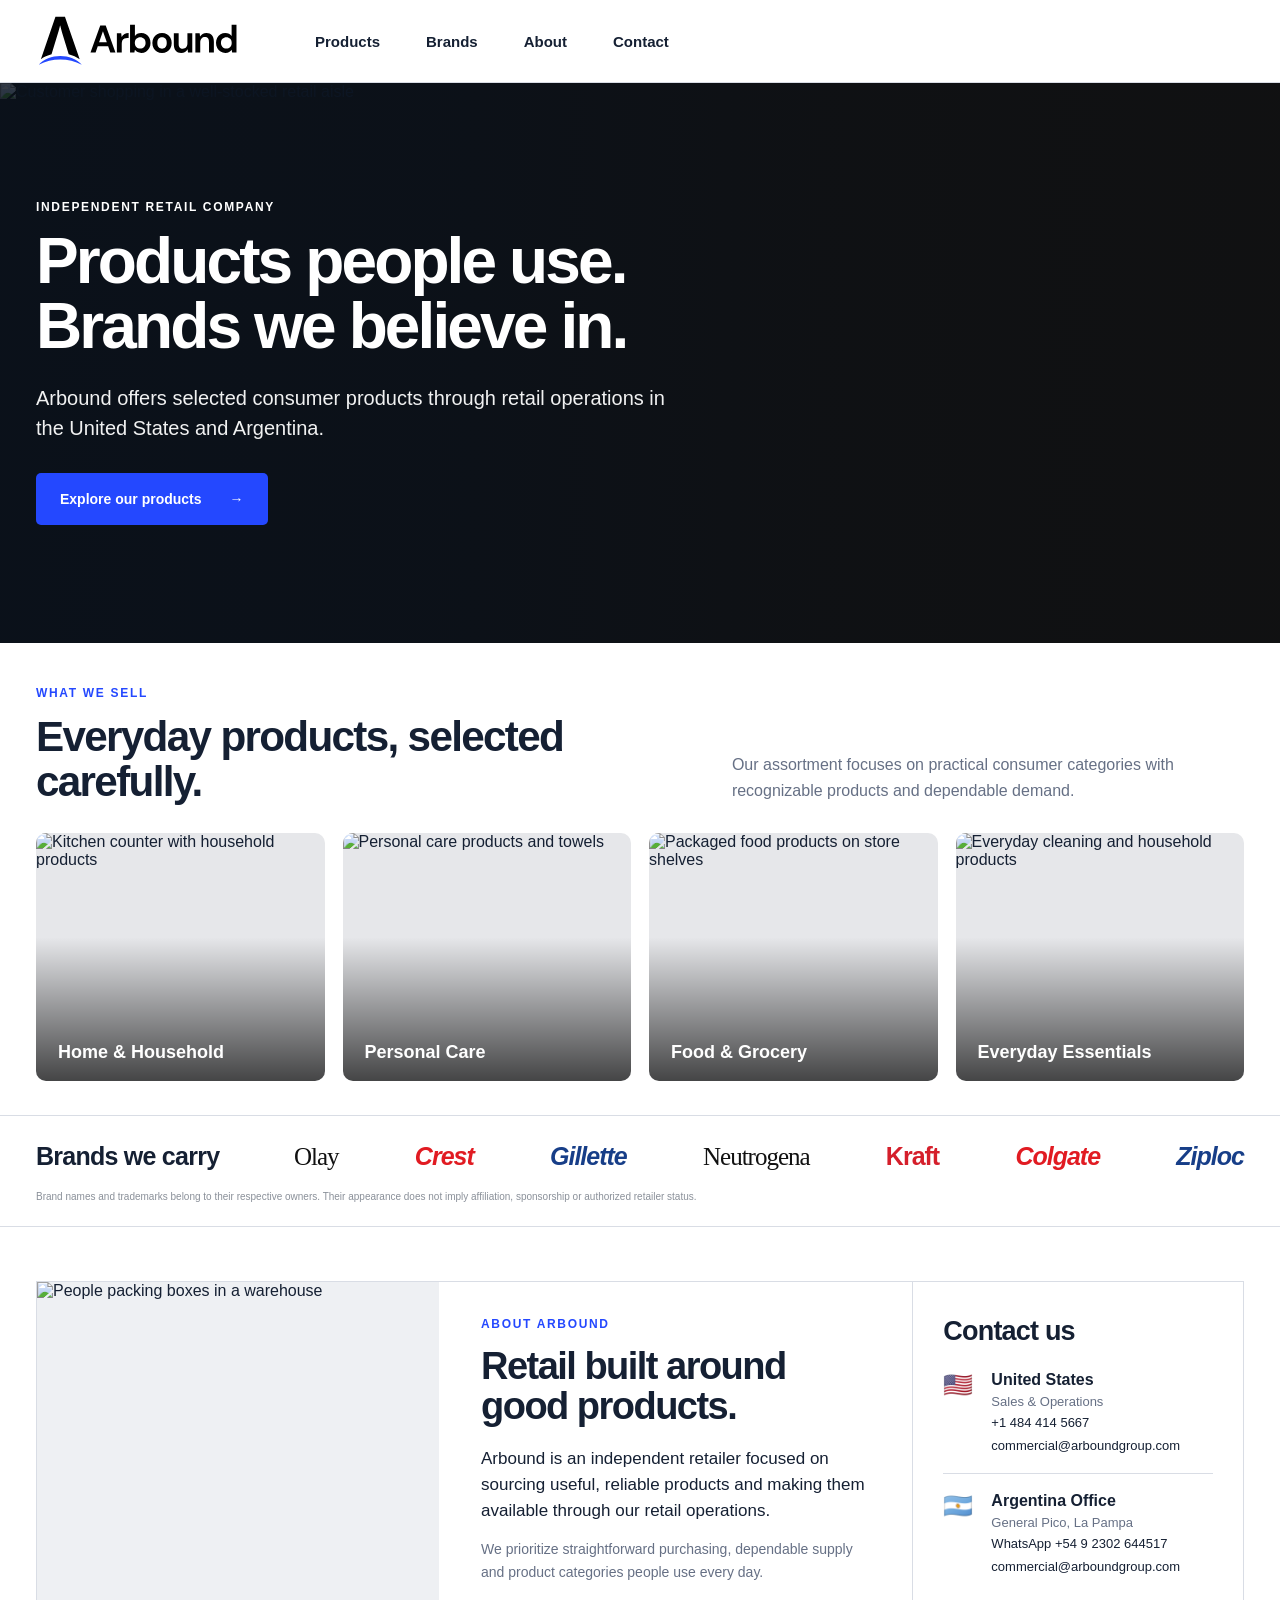
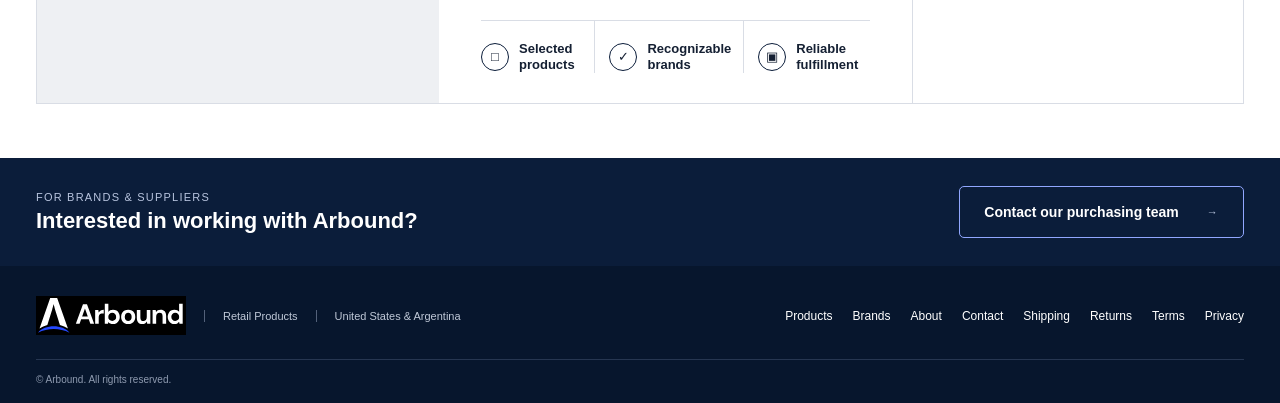
==== commit 3d7bfdf0: "Refine category presentation and footer copyright" ====
--- a/index.html
+++ b/index.html
@@ -57,28 +57,40 @@
       </div>
 
       <div class="category-grid">
-        <article class="category-card">
+        <article class="category-card" tabindex="0">
           <img src="https://images.unsplash.com/photo-1766431066346-5dd7bcab22a4?auto=format&fit=crop&q=80&w=1200" alt="Kitchen counter with household products" loading="lazy">
           <div class="category-overlay"></div>
-          <div class="category-label"><span>Home &amp; Household</span><span aria-hidden="true">→</span></div>
+          <div class="category-content">
+            <div class="category-label">Home &amp; Household</div>
+            <p class="category-description">Household care, cleaning and practical products for everyday home use.</p>
+          </div>
         </article>
 
-        <article class="category-card">
+        <article class="category-card" tabindex="0">
           <img src="https://images.unsplash.com/photo-1768235146551-2a438a81aea2?auto=format&fit=crop&q=80&w=1200" alt="Personal care products and towels" loading="lazy">
           <div class="category-overlay"></div>
-          <div class="category-label"><span>Personal Care</span><span aria-hidden="true">→</span></div>
+          <div class="category-content">
+            <div class="category-label">Personal Care</div>
+            <p class="category-description">Personal care, hygiene and everyday wellness products from recognizable brands.</p>
+          </div>
         </article>
 
-        <article class="category-card">
+        <article class="category-card" tabindex="0">
           <img src="https://images.unsplash.com/photo-1762926627752-37e9b6b42a26?auto=format&fit=crop&q=80&w=1200" alt="Packaged food products on store shelves" loading="lazy">
           <div class="category-overlay"></div>
-          <div class="category-label"><span>Food &amp; Grocery</span><span aria-hidden="true">→</span></div>
+          <div class="category-content">
+            <div class="category-label">Food &amp; Grocery</div>
+            <p class="category-description">Packaged foods, pantry staples and grocery products for everyday consumption.</p>
+          </div>
         </article>
 
-        <article class="category-card">
+        <article class="category-card" tabindex="0">
           <img src="https://images.unsplash.com/photo-1759846866217-e627e4478f82?auto=format&fit=crop&q=80&w=1200" alt="Everyday cleaning and household products" loading="lazy">
           <div class="category-overlay"></div>
-          <div class="category-label"><span>Everyday Essentials</span><span aria-hidden="true">→</span></div>
+          <div class="category-content">
+            <div class="category-label">Everyday Essentials</div>
+            <p class="category-description">Daily-use consumer essentials selected across practical household categories.</p>
+          </div>
         </article>
       </div>
     </div>
@@ -175,7 +187,7 @@
     </nav>
   </div>
   <div class="wrap footer-bottom">
-    <span>© <span id="year">2026</span> Arbound. All rights reserved.</span>
+    <span>© Arbound. All rights reserved.</span>
   </div>
 </footer>
 
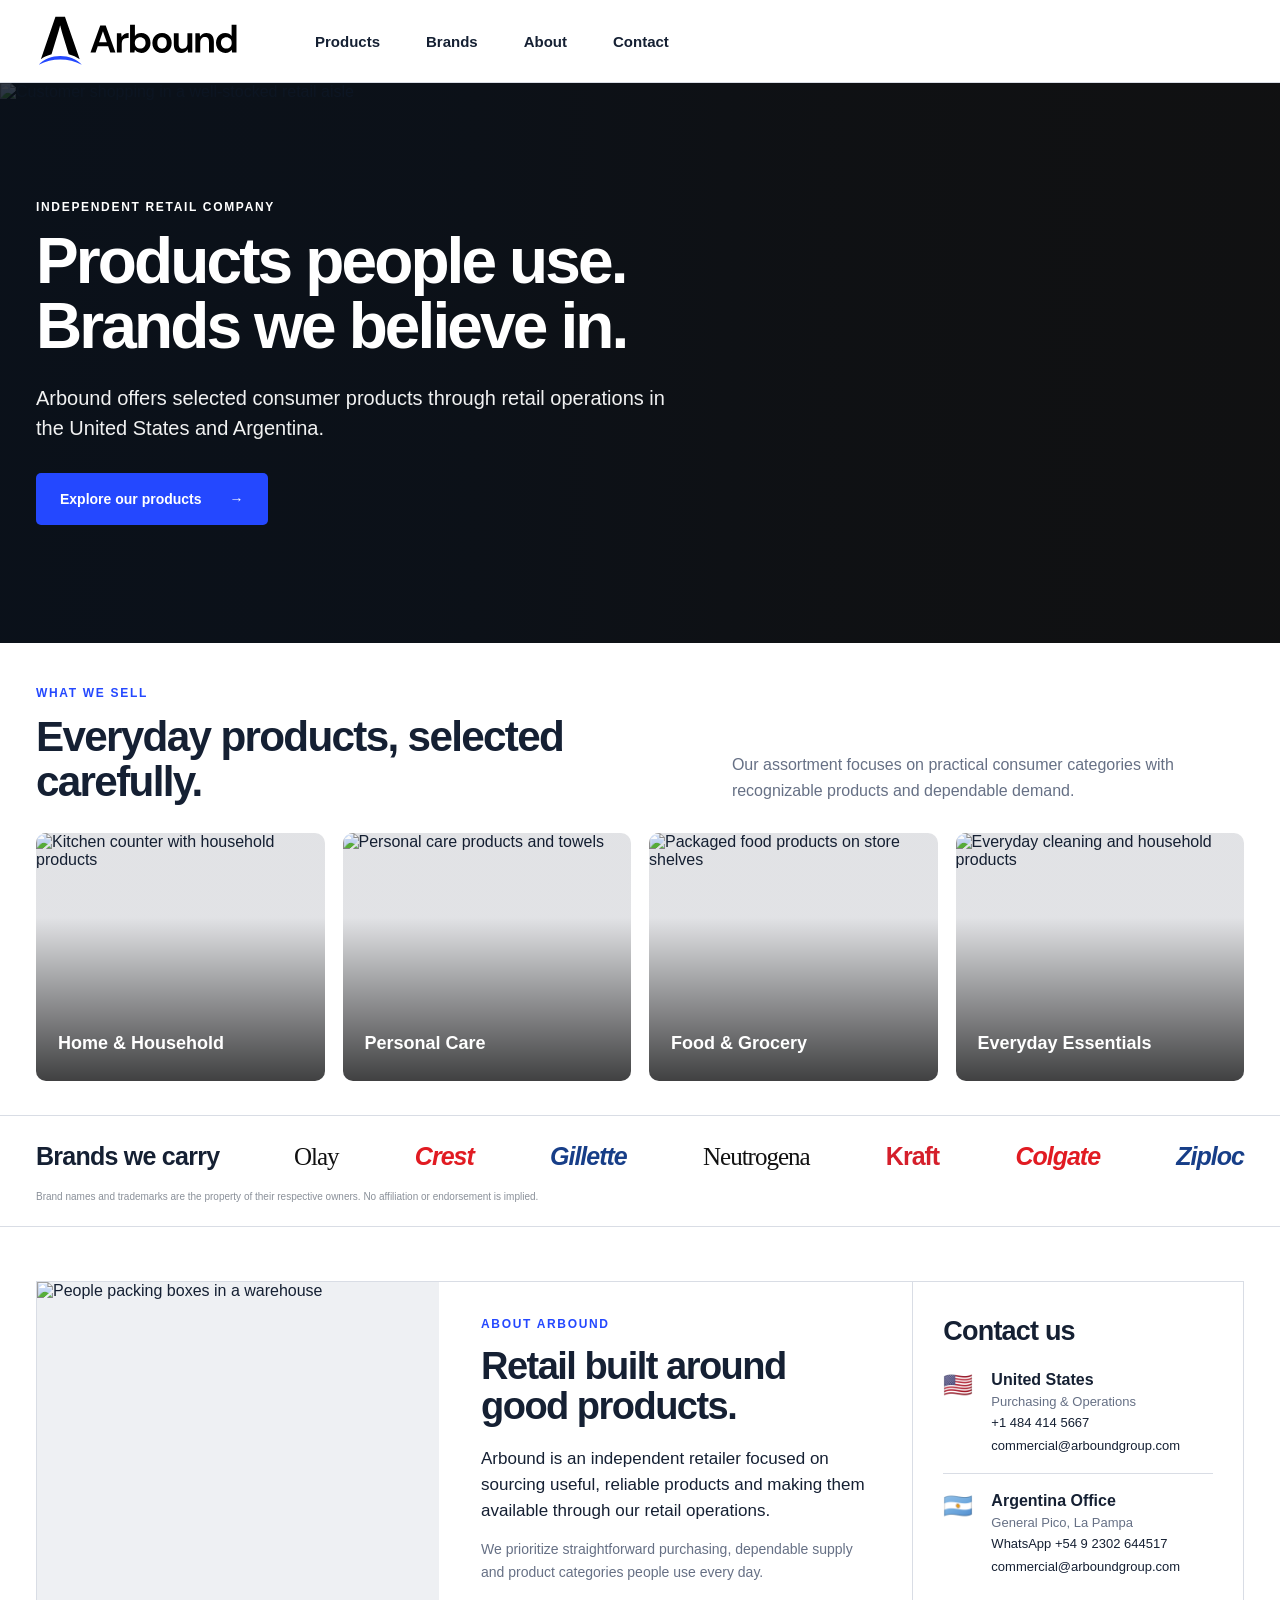
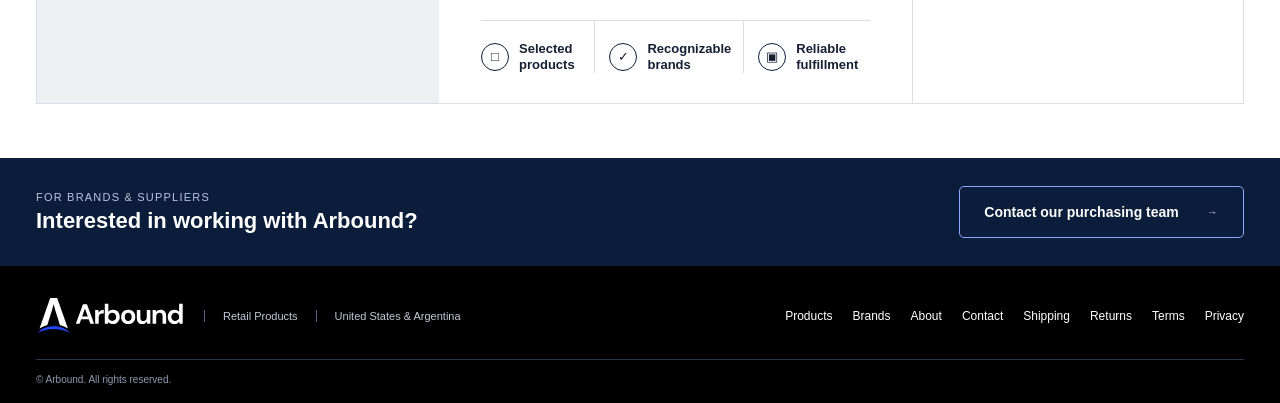
==== commit 36316d01: "Update purchasing contact and brand disclaimer" ====
--- a/index.html
+++ b/index.html
@@ -109,7 +109,7 @@
         <span class="brand-name ziploc">Ziploc</span>
       </div>
     </div>
-    <div class="wrap brand-note">Brand names and trademarks belong to their respective owners. Their appearance does not imply affiliation, sponsorship or authorized retailer status.</div>
+    <div class="wrap brand-note">Brand names and trademarks are the property of their respective owners. No affiliation or endorsement is implied.</div>
   </section>
 
   <section class="about-section" id="about" aria-labelledby="about-title">
@@ -138,7 +138,7 @@
           <span class="flag" aria-hidden="true">🇺🇸</span>
           <div>
             <strong>United States</strong>
-            <span>Sales &amp; Operations</span>
+            <span>Purchasing &amp; Operations</span>
             <a href="tel:+14844145667">+1 484 414 5667</a>
             <a href="mailto:commercial@arboundgroup.com">commercial@arboundgroup.com</a>
           </div>
--- a/styles.css
+++ b/styles.css
@@ -188,20 +188,47 @@
 .category-overlay{
   position:absolute;
   inset:0;
-  background:linear-gradient(180deg,transparent 42%,rgba(0,0,0,.7) 100%);
-}
-.category-label{
+  background:linear-gradient(180deg,rgba(0,0,0,.02) 34%,rgba(0,0,0,.72) 100%);
+  transition:background .28s ease;
+}
+.category-content{
   position:absolute;
   left:22px;
-  right:20px;
+  right:22px;
   bottom:18px;
-  display:flex;
-  align-items:center;
-  justify-content:space-between;
-  gap:14px;
   color:#fff;
+}
+.category-label{
   font-size:18px;
+  line-height:1.15;
   font-weight:800;
+}
+.category-description{
+  max-width:290px;
+  margin:9px 0 0;
+  font-size:13px;
+  line-height:1.42;
+  color:rgba(255,255,255,.94);
+  opacity:0;
+  transform:translateY(7px);
+  max-height:0;
+  overflow:hidden;
+  transition:opacity .24s ease,transform .24s ease,max-height .28s ease;
+}
+.category-card:hover .category-overlay,
+.category-card:focus .category-overlay{
+  background:linear-gradient(180deg,rgba(0,0,0,.13) 20%,rgba(0,0,0,.86) 100%);
+}
+.category-card:hover .category-description,
+.category-card:focus .category-description{
+  opacity:1;
+  transform:translateY(0);
+  max-height:90px;
+}
+.category-card:focus{outline:none}
+.category-card:focus-visible{
+  outline:3px solid var(--blue);
+  outline-offset:3px;
 }
 
 .brands-section{
@@ -336,7 +363,7 @@
 .button-outline{border:1px solid #91a7ff;color:#fff}
 .button-outline:hover{background:#fff;color:var(--navy)}
 
-.site-footer{background:#07162d;color:#fff;padding:30px 0 18px}
+.site-footer{background:#000;color:#fff;padding:30px 0 18px}
 .footer-main{
   display:flex;
   align-items:center;
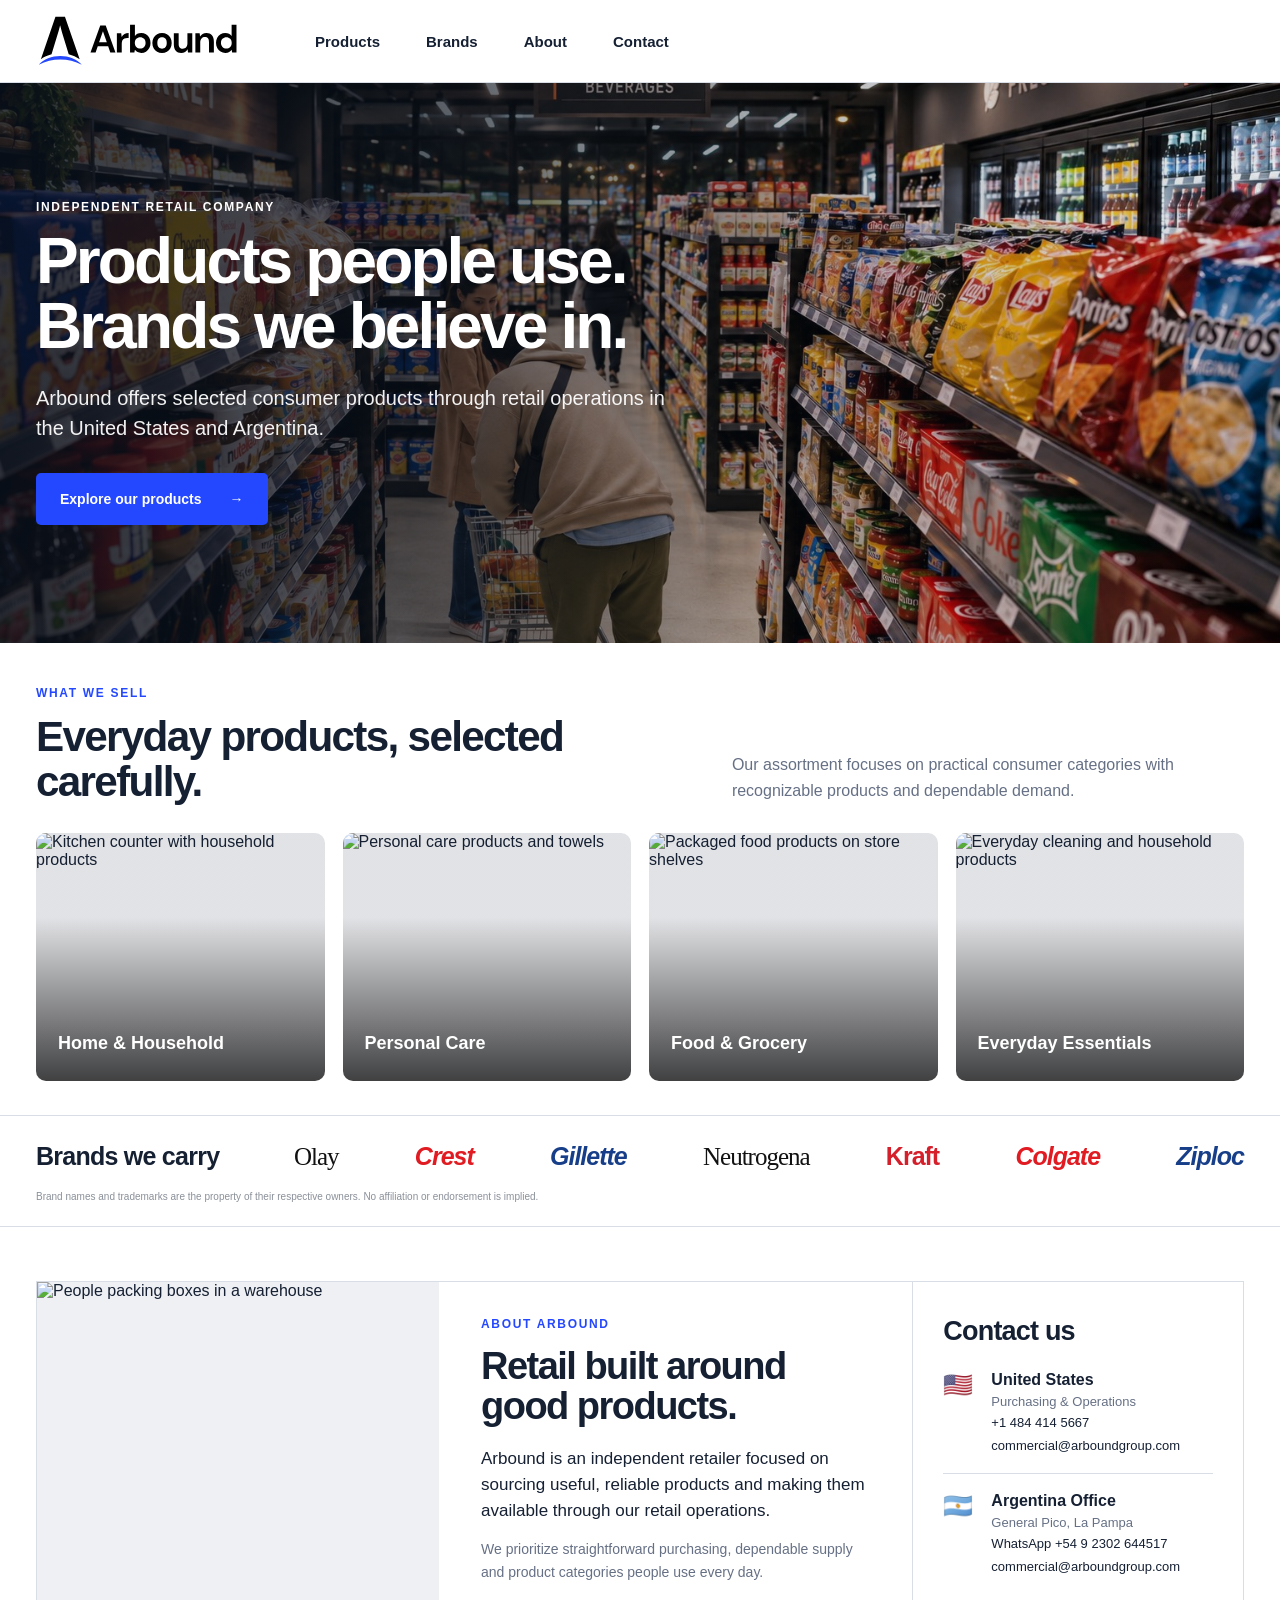
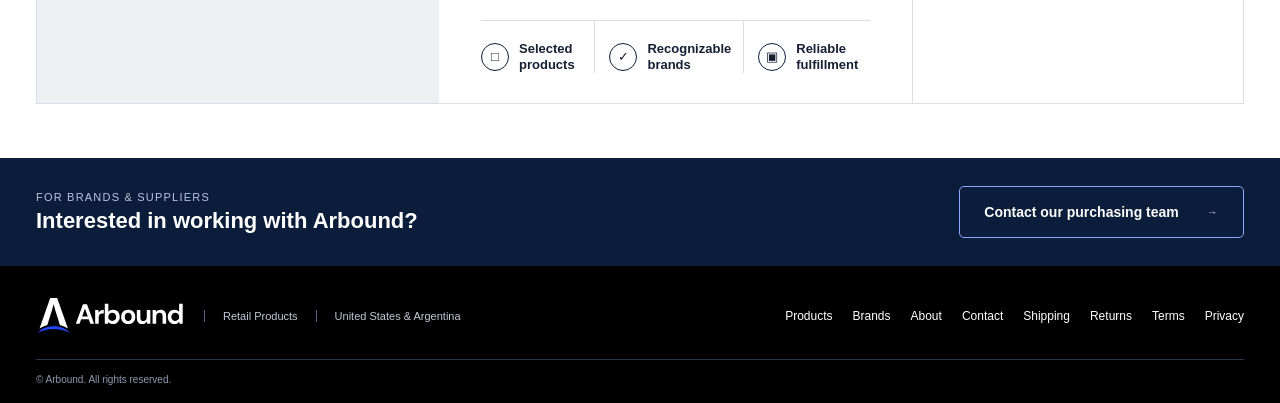
==== commit 5fc39721: "Replace homepage hero image" ====
--- a/index.html
+++ b/index.html
@@ -36,7 +36,7 @@
 
 <main id="main">
   <section class="hero">
-    <img class="hero-photo" src="https://images.unsplash.com/photo-1766871138969-510e404f1293?auto=format&fit=crop&q=82&w=2200" alt="Customer shopping in a well-stocked retail aisle">
+    <img class="hero-photo" src="assets/hero-market.jpg" alt="Customer shopping in a well-stocked retail aisle">
     <div class="hero-shade"></div>
     <div class="wrap hero-content">
       <p class="kicker">Independent retail company</p>
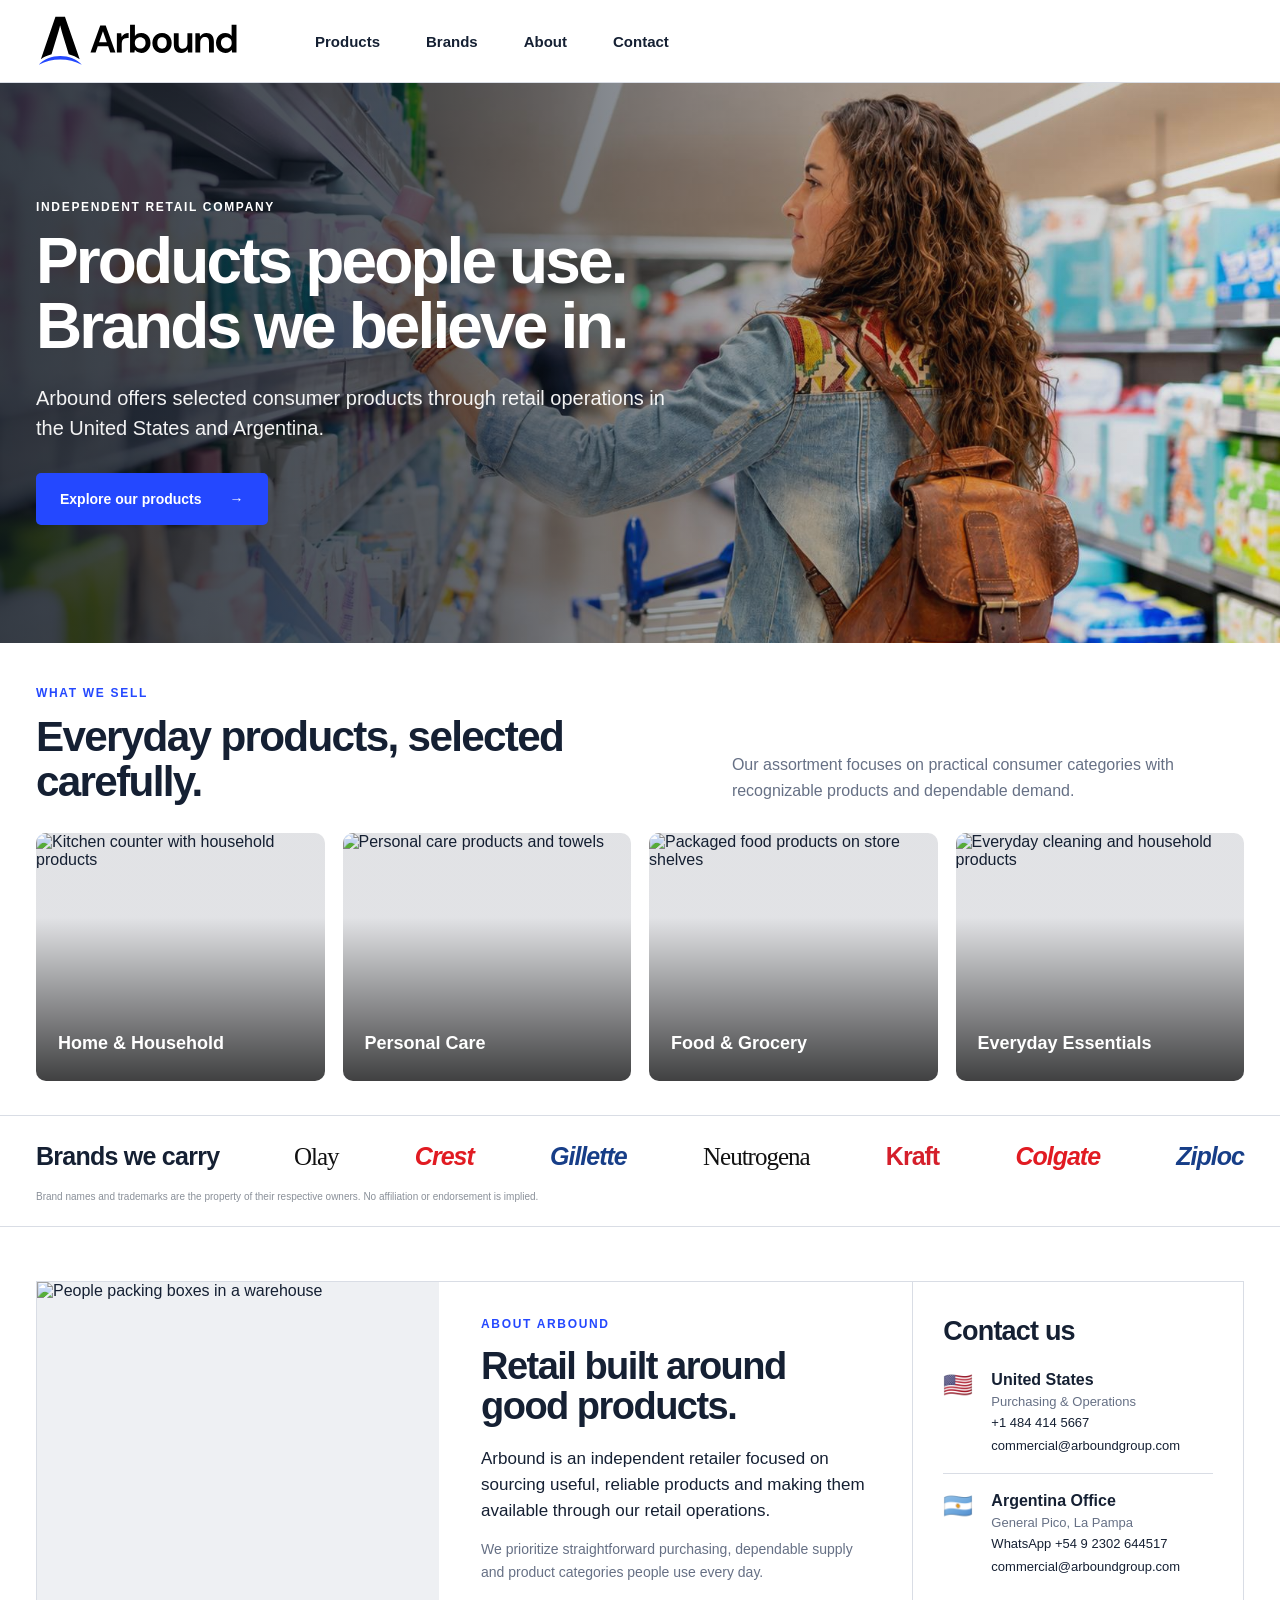
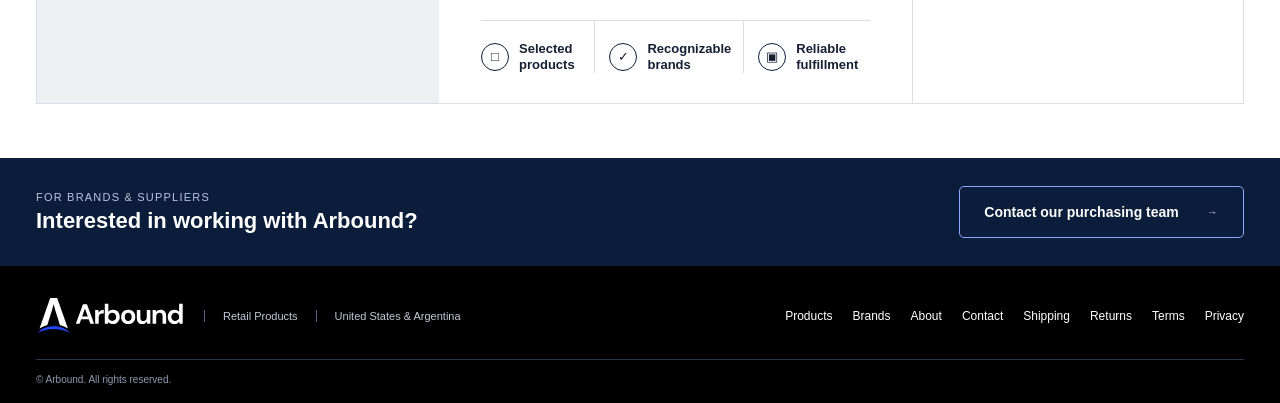
==== commit d029657c: "Replace homepage hero photograph" ====
--- a/index.html
+++ b/index.html
@@ -36,7 +36,7 @@
 
 <main id="main">
   <section class="hero">
-    <img class="hero-photo" src="assets/hero-market.jpg" alt="Customer shopping in a well-stocked retail aisle">
+    <img class="hero-photo" src="assets/hero-shopping.jpg" alt="Customer shopping in a well-stocked retail aisle">
     <div class="hero-shade"></div>
     <div class="wrap hero-content">
       <p class="kicker">Independent retail company</p>
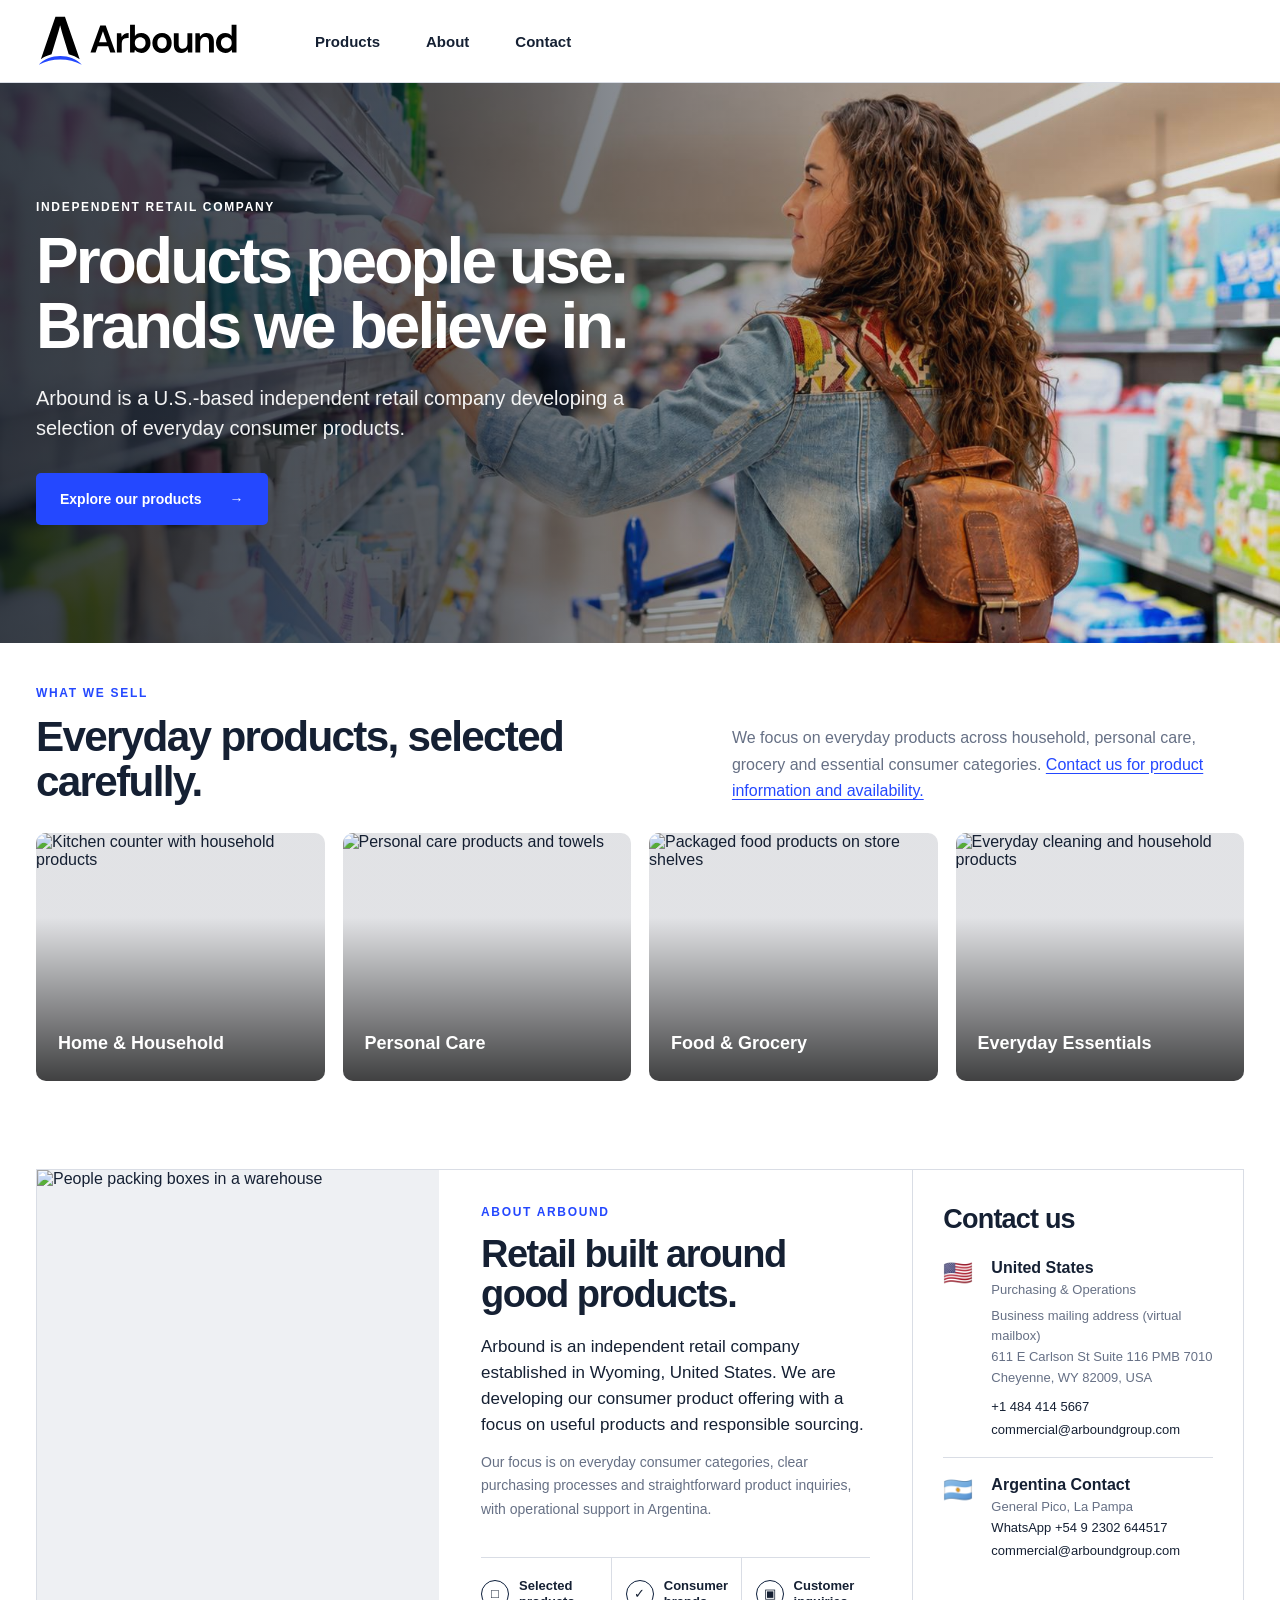
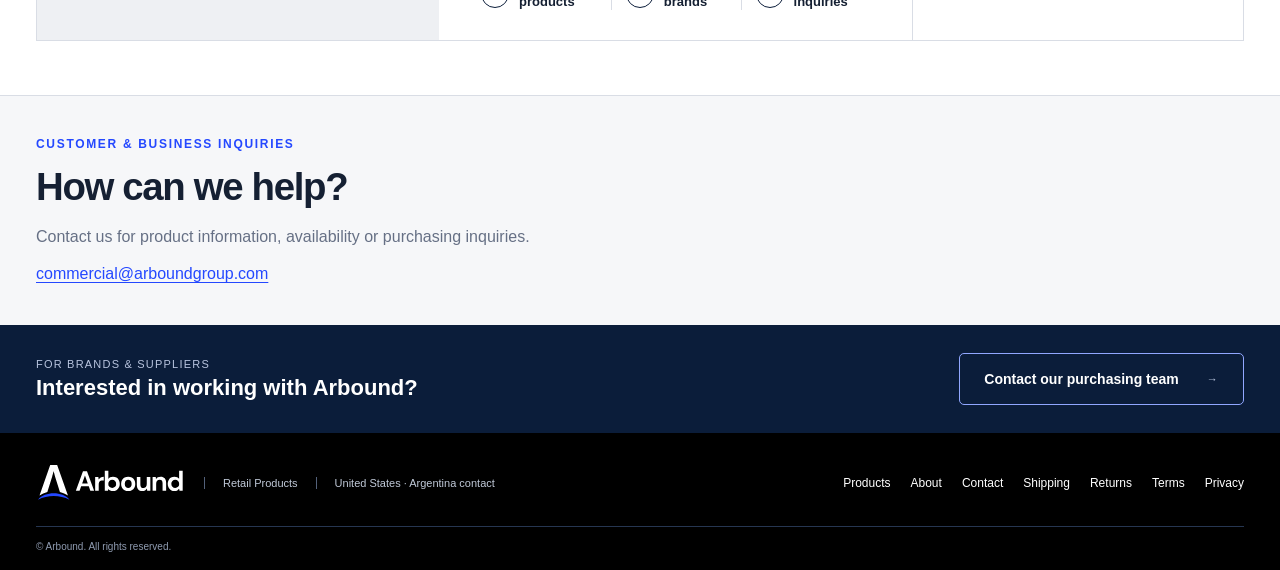
==== commit 2bd95bef: "Improve truthful retail positioning, contact details and secure inquiry form" ====
--- a/index.html
+++ b/index.html
@@ -4,7 +4,7 @@
   <meta charset="utf-8">
   <meta name="viewport" content="width=device-width, initial-scale=1, viewport-fit=cover">
   <meta name="theme-color" content="#ffffff">
-  <meta name="description" content="Arbound is an independent retail company focused on selected consumer products, dependable sourcing and straightforward service in the United States and Argentina.">
+  <meta name="description" content="Arbound is a U.S.-based independent retail company focused on everyday consumer products, responsible sourcing and product inquiries.">
   <meta property="og:type" content="website">
   <meta property="og:title" content="Arbound — Independent Retail Company">
   <meta property="og:description" content="Selected consumer products. Dependable sourcing. Straightforward service.">
@@ -27,7 +27,7 @@
     </button>
     <nav class="primary-nav" id="primary-nav" aria-label="Main navigation">
       <a href="#products">Products</a>
-      <a href="#brands">Brands</a>
+      
       <a href="#about">About</a>
       <a href="#contact">Contact</a>
     </nav>
@@ -41,7 +41,7 @@
     <div class="wrap hero-content">
       <p class="kicker">Independent retail company</p>
       <h1>Products people use.<br>Brands we believe in.</h1>
-      <p class="hero-copy">Arbound offers selected consumer products through retail operations in the United States and Argentina.</p>
+      <p class="hero-copy">Arbound is a U.S.-based independent retail company developing a selection of everyday consumer products.</p>
       <a class="button button-blue" href="#products">Explore our products <span aria-hidden="true">→</span></a>
     </div>
   </section>
@@ -53,7 +53,7 @@
           <p class="eyebrow">What we sell</p>
           <h2 id="products-title">Everyday products, selected carefully.</h2>
         </div>
-        <p>Our assortment focuses on practical consumer categories with recognizable products and dependable demand.</p>
+        <p>We focus on everyday products across household, personal care, grocery and essential consumer categories. <a class="inline-contact" href="#contact">Contact us for product information and availability.</a></p>
       </div>
 
       <div class="category-grid">
@@ -96,21 +96,6 @@
     </div>
   </section>
 
-  <section class="brands-section" id="brands" aria-labelledby="brands-title">
-    <div class="wrap brands-row">
-      <h2 id="brands-title">Brands we carry</h2>
-      <div class="brand-list" aria-label="Selected brands carried by Arbound">
-        <span class="brand-name olay">Olay</span>
-        <span class="brand-name crest">Crest</span>
-        <span class="brand-name gillette">Gillette</span>
-        <span class="brand-name neutrogena">Neutrogena</span>
-        <span class="brand-name kraft">Kraft</span>
-        <span class="brand-name colgate">Colgate</span>
-        <span class="brand-name ziploc">Ziploc</span>
-      </div>
-    </div>
-    <div class="wrap brand-note">Brand names and trademarks are the property of their respective owners. No affiliation or endorsement is implied.</div>
-  </section>
 
   <section class="about-section" id="about" aria-labelledby="about-title">
     <div class="wrap about-grid">
@@ -121,13 +106,13 @@
       <div class="about-copy">
         <p class="eyebrow">About Arbound</p>
         <h2 id="about-title">Retail built around good products.</h2>
-        <p class="about-lead">Arbound is an independent retailer focused on sourcing useful, reliable products and making them available through our retail operations.</p>
-        <p>We prioritize straightforward purchasing, dependable supply and product categories people use every day.</p>
+        <p class="about-lead">Arbound is an independent retail company established in Wyoming, United States. We are developing our consumer product offering with a focus on useful products and responsible sourcing.</p>
+        <p>Our focus is on everyday consumer categories, clear purchasing processes and straightforward product inquiries, with operational support in Argentina.</p>
 
         <div class="feature-row">
           <div class="feature"><span class="feature-icon">□</span><strong>Selected products</strong></div>
-          <div class="feature"><span class="feature-icon">✓</span><strong>Recognizable brands</strong></div>
-          <div class="feature"><span class="feature-icon">▣</span><strong>Reliable fulfillment</strong></div>
+          <div class="feature"><span class="feature-icon">✓</span><strong>Consumer brands</strong></div>
+          <div class="feature"><span class="feature-icon">▣</span><strong>Customer inquiries</strong></div>
         </div>
       </div>
 
@@ -139,6 +124,7 @@
           <div>
             <strong>United States</strong>
             <span>Purchasing &amp; Operations</span>
+            <span class="mailing-address">Business mailing address (virtual mailbox)<br>611 E Carlson St Suite 116 PMB 7010<br>Cheyenne, WY 82009, USA</span>
             <a href="tel:+14844145667">+1 484 414 5667</a>
             <a href="mailto:commercial@arboundgroup.com">commercial@arboundgroup.com</a>
           </div>
@@ -147,13 +133,37 @@
         <div class="contact-block">
           <span class="flag" aria-hidden="true">🇦🇷</span>
           <div>
-            <strong>Argentina Office</strong>
+            <strong>Argentina Contact</strong>
             <span>General Pico, La Pampa</span>
             <a href="https://wa.me/5492302644517" target="_blank" rel="noopener noreferrer">WhatsApp +54 9 2302 644517</a>
             <a href="mailto:commercial@arboundgroup.com">commercial@arboundgroup.com</a>
           </div>
         </div>
       </aside>
+    </div>
+  </section>
+
+  <section class="inquiry-section" id="inquiries" aria-labelledby="inquiry-title">
+    <div class="wrap inquiry-grid">
+      <div>
+        <p class="eyebrow">Customer &amp; business inquiries</p>
+        <h2 id="inquiry-title">How can we help?</h2>
+        <p>Contact us for product information, availability or purchasing inquiries.</p>
+        <a class="inline-contact" href="mailto:commercial@arboundgroup.com">commercial@arboundgroup.com</a>
+      </div>
+      <form id="inquiry-form" class="inquiry-form" hidden>
+        <div class="inquiry-fields">
+          <label>Full name<input name="name" autocomplete="name" required maxlength="100"></label>
+          <label>Email address<input type="email" name="email" autocomplete="email" required maxlength="254"></label>
+          <label>Company (optional)<input name="company" autocomplete="organization" maxlength="150"></label>
+          <label>Inquiry type<select name="type"><option>Product information</option><option>Business / purchasing</option><option>Other</option></select></label>
+        </div>
+        <label>Message<textarea name="message" rows="5" maxlength="3000" required></textarea></label>
+        <div class="inquiry-honeypot" aria-hidden="true"><label>Leave blank<input name="website" tabindex="-1" autocomplete="off"></label></div>
+        <p class="inquiry-note">We use your details to respond to your inquiry. <a href="privacy.html">Privacy policy</a>.</p>
+        <button class="button button-blue" type="submit">Send inquiry <span aria-hidden="true">→</span></button>
+        <p id="inquiry-status" role="status" aria-live="polite"></p>
+      </form>
     </div>
   </section>
 
@@ -173,11 +183,11 @@
     <div class="footer-brand">
       <img src="assets/logo-horizontal-light-blue.svg" alt="Arbound" width="185" height="49">
       <span>Retail Products</span>
-      <span>United States &amp; Argentina</span>
+      <span>United States · Argentina contact</span>
     </div>
     <nav class="footer-nav" aria-label="Footer navigation">
       <a href="#products">Products</a>
-      <a href="#brands">Brands</a>
+      
       <a href="#about">About</a>
       <a href="#contact">Contact</a>
       <a href="shipping.html">Shipping</a>
--- a/styles.css
+++ b/styles.css
@@ -502,3 +502,28 @@
   .legal-main{width:calc(100% - 28px);padding:48px 0 70px}
   .legal-main h1{font-size:38px}
 }
+
+
+/* Contact and inquiry additions */
+.mailing-address{line-height:1.6;margin:4px 0;overflow-wrap:anywhere}
+.contact-block a{overflow-wrap:anywhere}
+.about-grid>*{min-width:0}
+.inline-contact{color:var(--blue);text-decoration:underline;text-underline-offset:3px;overflow-wrap:anywhere}
+.inquiry-section{padding:42px 0;background:var(--soft);border-top:1px solid var(--line)}
+.inquiry-grid{display:grid;grid-template-columns:minmax(0,1fr) minmax(0,1.25fr);gap:48px;align-items:start}
+.inquiry-grid h2{font-size:clamp(30px,3vw,42px);line-height:1.08;letter-spacing:-.035em;margin:0 0 15px}
+.inquiry-grid p:not(.eyebrow){color:var(--muted);line-height:1.6}
+.inquiry-form[hidden]{display:none!important}
+.inquiry-form{display:grid;gap:14px;min-width:0}
+.inquiry-fields{display:grid;grid-template-columns:repeat(2,minmax(0,1fr));gap:14px}
+.inquiry-form label{display:grid;gap:7px;font-weight:700;font-size:13px;min-width:0}
+.inquiry-form input,.inquiry-form select,.inquiry-form textarea{font:inherit;font-size:16px;box-sizing:border-box;width:100%;min-width:0;border:1px solid var(--line);background:#fff;color:var(--ink);border-radius:4px;padding:11px}
+.inquiry-form textarea{resize:vertical}
+.inquiry-form button{border:0;justify-self:start;cursor:pointer}
+.inquiry-form button:disabled{opacity:.65;cursor:wait}
+.inquiry-note{font-size:12px;margin:0}
+.inquiry-note a{text-decoration:underline}
+.inquiry-honeypot{position:absolute;left:-9999px;width:1px;height:1px;overflow:hidden}
+#inquiry-status{font-size:14px;margin:0}
+@media(max-width:760px){.inquiry-grid{grid-template-columns:minmax(0,1fr);gap:24px}.inquiry-section{padding:32px 0}}
+@media(max-width:480px){.inquiry-fields{grid-template-columns:1fr}}
